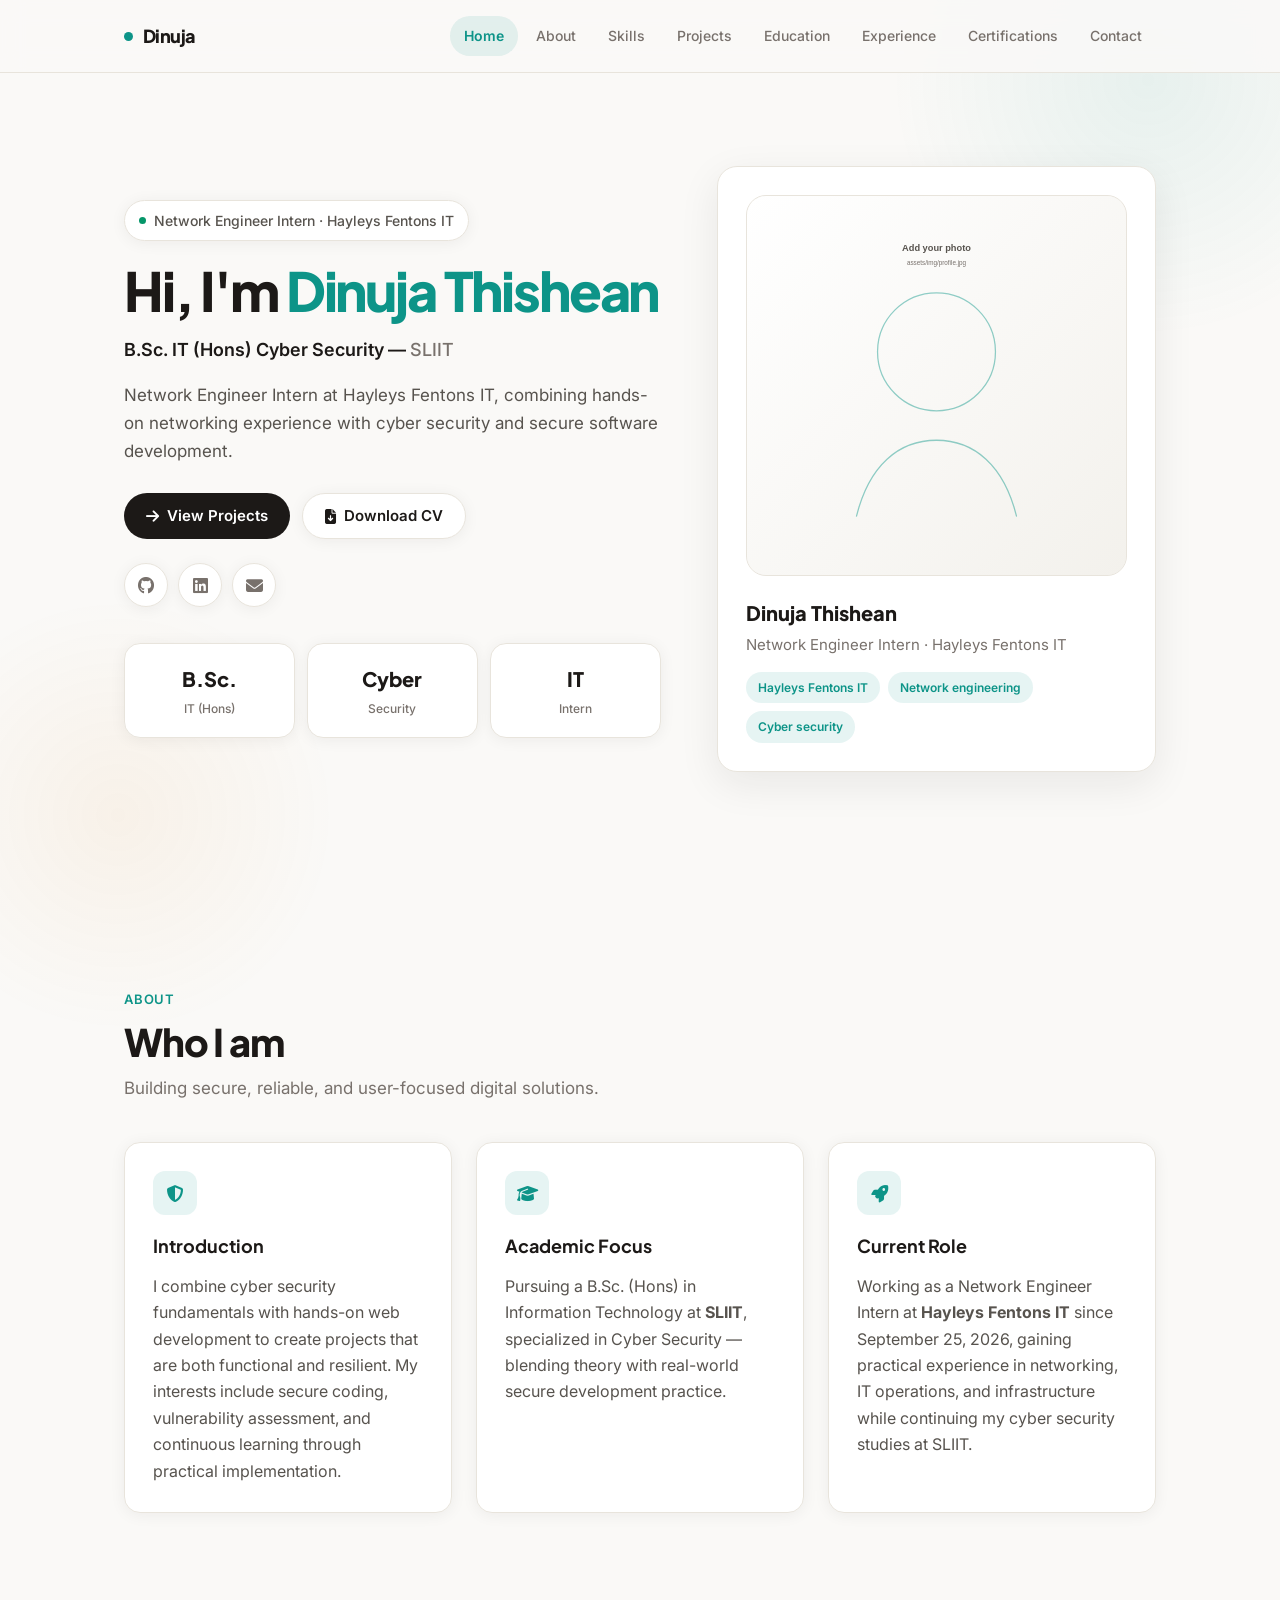
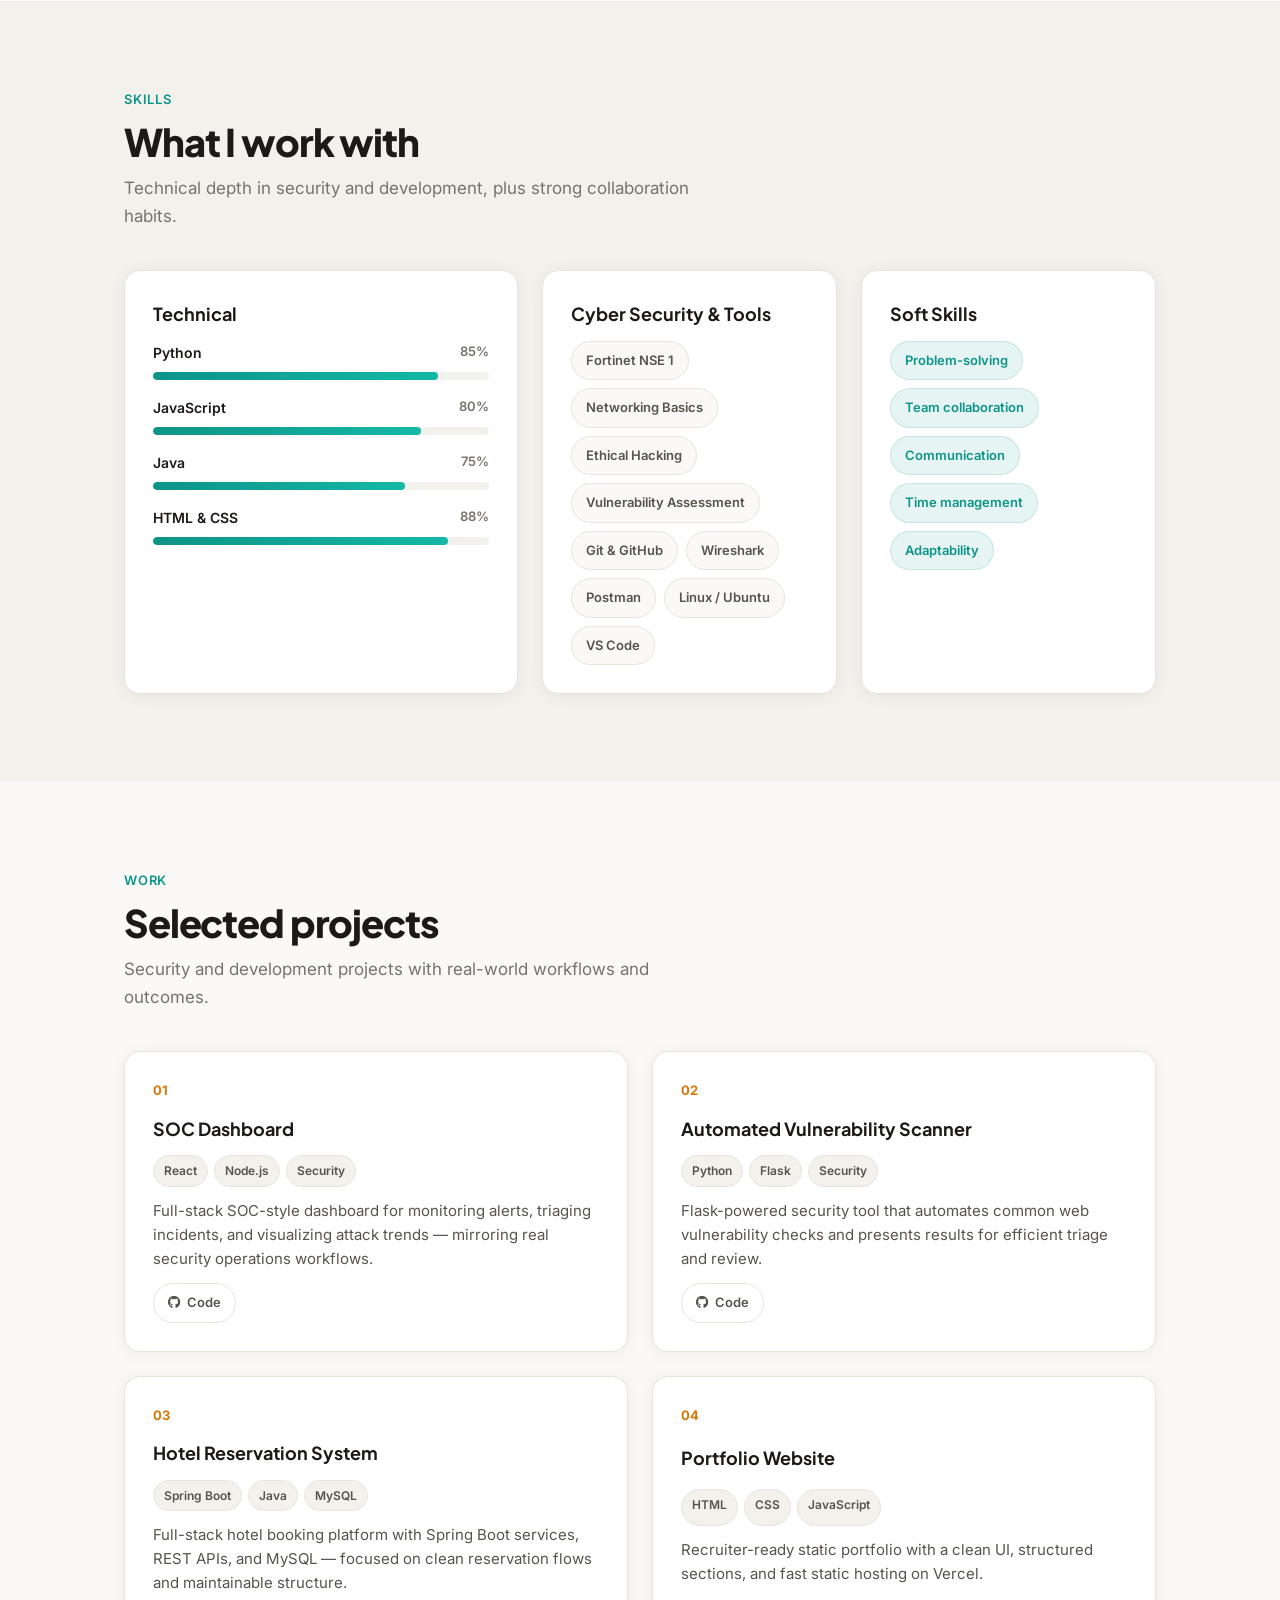
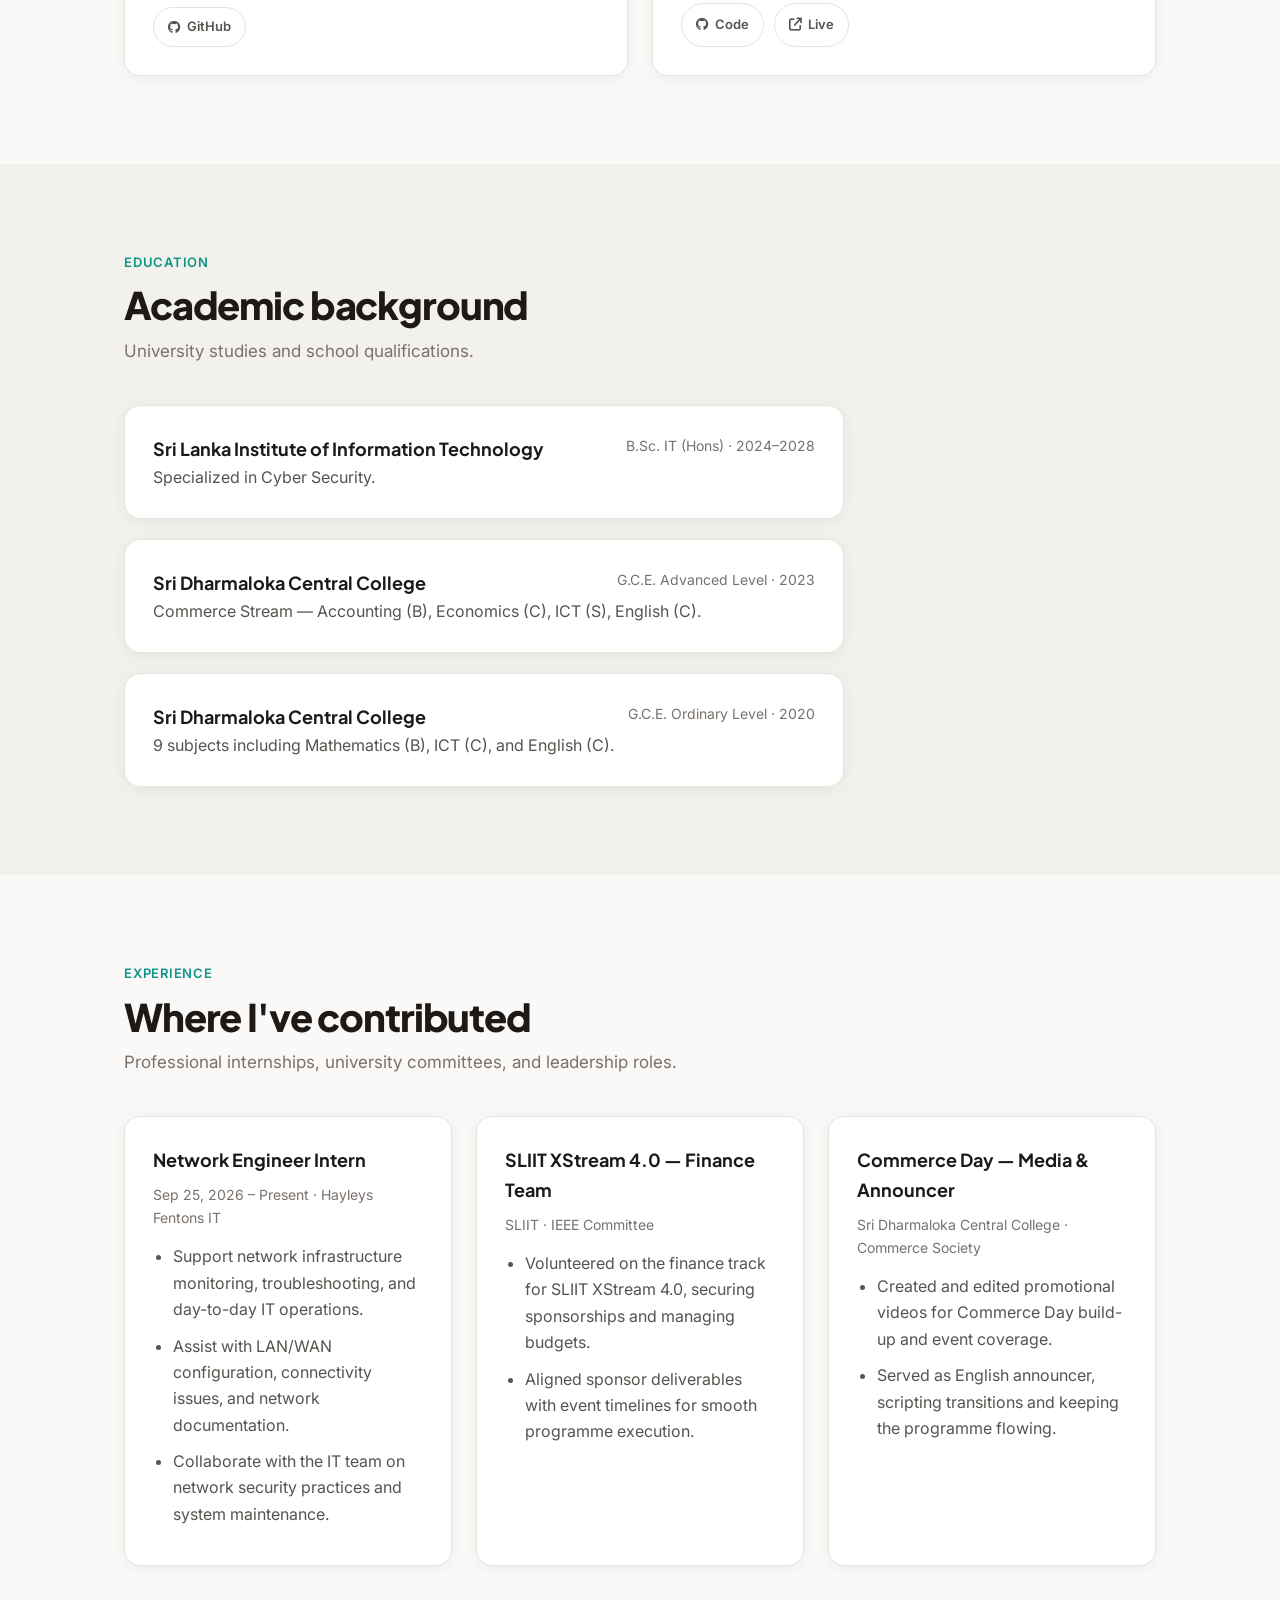
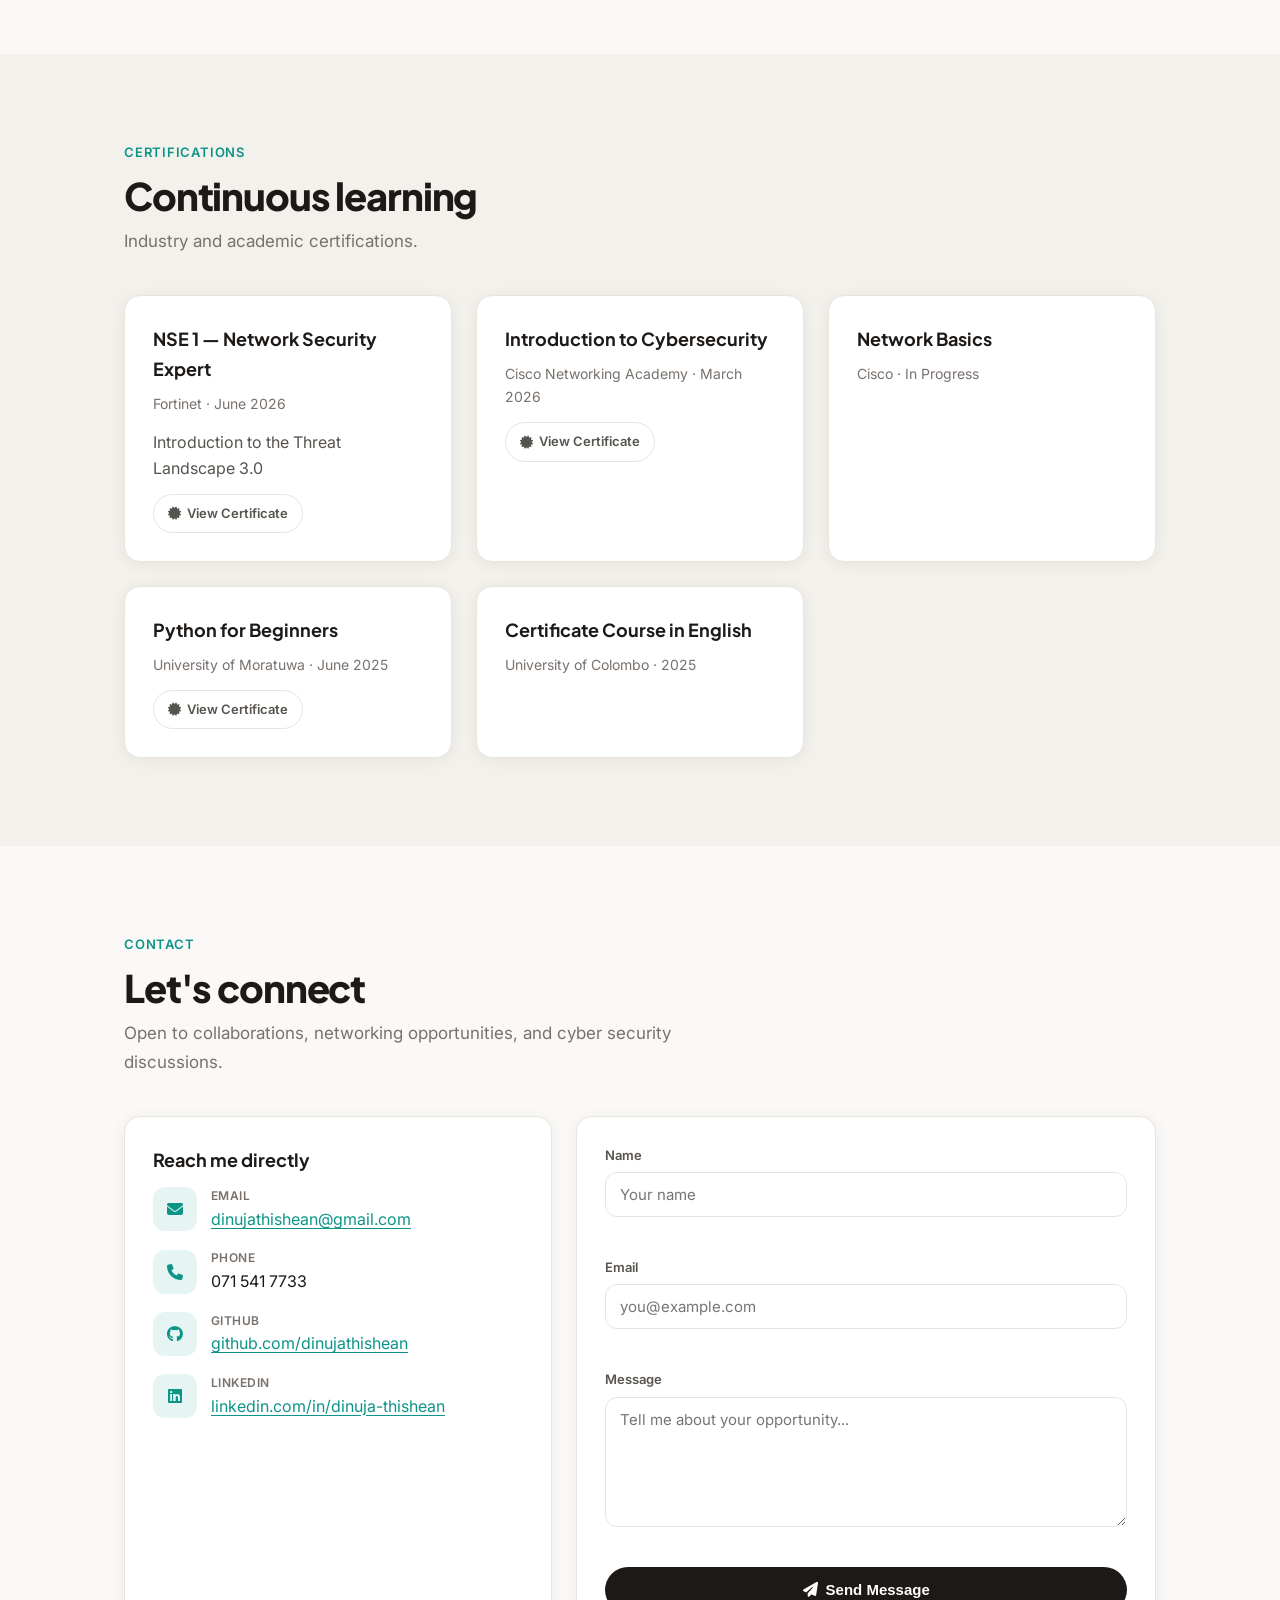
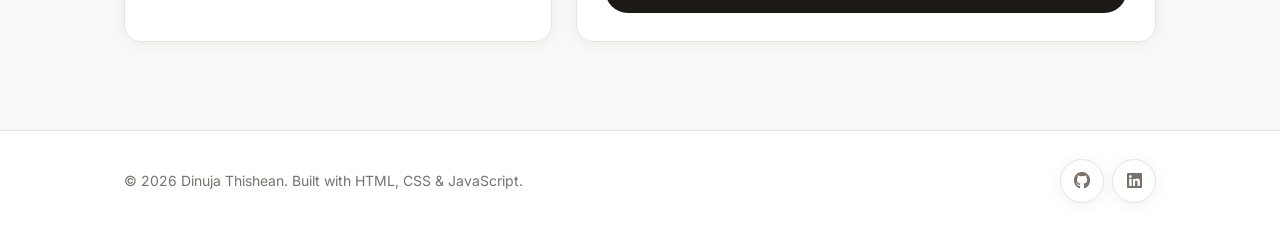
==== index.html @ 3647cb4a "Switch to a warm, light portfolio theme with refined typography. Replace the dark layout with a clea" ====
<!doctype html>
<html lang="en">
  <head>
    <meta charset="UTF-8" />
    <meta name="viewport" content="width=device-width, initial-scale=1.0" />
    <meta name="color-scheme" content="light" />
    <meta name="theme-color" content="#faf9f7" />
    <title>Dinuja Thishean — Cyber Security Portfolio</title>
    <meta
      name="description"
      content="Cyber Security undergraduate portfolio of Dinuja Thishean — secure development, vulnerability analysis, and practical projects."
    />
    <meta name="author" content="Dinuja Thishean" />
    <meta property="og:title" content="Dinuja Thishean | Cyber Security Portfolio" />
    <meta property="og:description" content="Recruiter-ready cyber security portfolio with projects, skills, certifications, and experience." />
    <meta property="og:type" content="website" />
    <meta property="og:url" content="https://dinuja-portfolio.vercel.app" />
    <link rel="icon" href="icon.svg" type="image/svg+xml" />

    <link rel="preconnect" href="https://fonts.googleapis.com" />
    <link rel="preconnect" href="https://fonts.gstatic.com" crossorigin />
    <link
      href="https://fonts.googleapis.com/css2?family=Inter:wght@400;500;600;700&family=Plus+Jakarta+Sans:wght@600;700;800&display=swap"
      rel="stylesheet"
    />

    <link
      rel="stylesheet"
      href="https://cdnjs.cloudflare.com/ajax/libs/font-awesome/6.5.0/css/all.min.css"
      crossorigin="anonymous"
      referrerpolicy="no-referrer"
    />

    <link rel="stylesheet" href="assets/css/style.css" />
  </head>
  <body>
    <a class="skip-link" href="#main">Skip to content</a>

    <header class="header" id="top">
      <nav class="nav container" aria-label="Primary">
        <a class="brand" href="#top" aria-label="Go to top">
          <span class="brand-dot" aria-hidden="true"></span>
          <span class="brand-text">Dinuja</span>
        </a>

        <button class="nav-toggle" id="navToggle" type="button" aria-label="Open menu" aria-expanded="false">
          <span class="nav-toggle-bars" aria-hidden="true"></span>
        </button>

        <div class="nav-links" id="navLinks">
          <a class="nav-link" href="#home">Home</a>
          <a class="nav-link" href="#about">About</a>
          <a class="nav-link" href="#skills">Skills</a>
          <a class="nav-link" href="#projects">Projects</a>
          <a class="nav-link" href="#education">Education</a>
          <a class="nav-link" href="#experience">Experience</a>
          <a class="nav-link" href="#certifications">Certifications</a>
          <a class="nav-link" href="#contact">Contact</a>
        </div>
      </nav>
    </header>

    <main id="main">
      <section class="section hero" id="home" aria-label="Hero">
        <div class="container hero-grid">
          <div class="hero-copy reveal">
            <p class="eyebrow">Network Engineer Intern · Hayleys Fentons IT</p>
            <h1 class="hero-title">
              Hi, I'm <span class="accent">Dinuja Thishean</span>
            </h1>
            <p class="hero-subtitle">
              B.Sc. IT (Hons) Cyber Security — <span class="muted">SLIIT</span>
            </p>
            <p class="hero-tagline">
              Network Engineer Intern at Hayleys Fentons IT, combining hands-on networking experience with cyber security and secure software development.
            </p>

            <div class="hero-cta">
              <a class="btn" href="#projects">
                <i class="fa-solid fa-arrow-right" aria-hidden="true"></i>
                <span>View Projects</span>
              </a>
              <a class="btn btn-secondary" href="Dinuja_Thishean_CV.pdf" download>
                <i class="fa-solid fa-file-arrow-down" aria-hidden="true"></i>
                <span>Download CV</span>
              </a>
            </div>

            <div class="hero-social">
              <a class="icon-link" href="https://github.com/dinujathishean" target="_blank" rel="noopener" aria-label="GitHub">
                <i class="fa-brands fa-github" aria-hidden="true"></i>
              </a>
              <a class="icon-link" href="https://www.linkedin.com/in/dinuja-thishean-b1451427b/" target="_blank" rel="noopener" aria-label="LinkedIn">
                <i class="fa-brands fa-linkedin" aria-hidden="true"></i>
              </a>
              <a class="icon-link" href="mailto:dinujathishean@gmail.com" aria-label="Email">
                <i class="fa-solid fa-envelope" aria-hidden="true"></i>
              </a>
            </div>

            <div class="hero-stats" aria-label="Quick highlights">
              <div class="hero-stat">
                <span class="hero-stat-value">B.Sc.</span>
                <span class="hero-stat-label">IT (Hons)</span>
              </div>
              <div class="hero-stat">
                <span class="hero-stat-value">Cyber</span>
                <span class="hero-stat-label">Security</span>
              </div>
              <div class="hero-stat">
                <span class="hero-stat-value">IT</span>
                <span class="hero-stat-label">Intern</span>
              </div>
            </div>
          </div>

          <div class="hero-card reveal" aria-label="Profile card">
            <div class="profile-card">
              <div class="profile-img-wrap">
                <img
                  class="profile-img"
                  src="assets/img/profile-placeholder.svg"
                  alt="Dinuja Thishean — profile photo"
                  width="320"
                  height="320"
                />
              </div>
              <div class="profile-meta">
                <div class="profile-name">Dinuja Thishean</div>
                <div class="profile-role">Network Engineer Intern · Hayleys Fentons IT</div>
                <div class="profile-badges" aria-label="Highlights">
                  <span class="badge">Hayleys Fentons IT</span>
                  <span class="badge">Network engineering</span>
                  <span class="badge">Cyber security</span>
                </div>
              </div>
            </div>
          </div>
        </div>
      </section>

      <section class="section" id="about" aria-label="About me">
        <div class="container">
          <div class="section-head reveal">
            <p class="section-label">About</p>
            <h2 class="section-title">Who I am</h2>
            <p class="section-subtitle">Building secure, reliable, and user-focused digital solutions.</p>
          </div>

          <div class="about-grid">
            <div class="card reveal">
              <div class="about-icon" aria-hidden="true"><i class="fa-solid fa-shield-halved"></i></div>
              <h3 class="card-title">Introduction</h3>
              <p class="card-text">
                I combine cyber security fundamentals with hands-on web development to create projects that are both
                functional and resilient. My interests include secure coding, vulnerability assessment, and continuous
                learning through practical implementation.
              </p>
            </div>

            <div class="card reveal">
              <div class="about-icon" aria-hidden="true"><i class="fa-solid fa-graduation-cap"></i></div>
              <h3 class="card-title">Academic Focus</h3>
              <p class="card-text">
                Pursuing a B.Sc. (Hons) in Information Technology at <strong>SLIIT</strong>, specialized in Cyber
                Security — blending theory with real-world secure development practice.
              </p>
            </div>

            <div class="card reveal">
              <div class="about-icon" aria-hidden="true"><i class="fa-solid fa-rocket"></i></div>
              <h3 class="card-title">Current Role</h3>
              <p class="card-text">
                Working as a Network Engineer Intern at <strong>Hayleys Fentons IT</strong> since September 25, 2026,
                gaining practical experience in networking, IT operations, and infrastructure while continuing my cyber
                security studies at SLIIT.
              </p>
            </div>
          </div>
        </div>
      </section>

      <section class="section section-alt" id="skills" aria-label="Skills">
        <div class="container">
          <div class="section-head reveal">
            <p class="section-label">Skills</p>
            <h2 class="section-title">What I work with</h2>
            <p class="section-subtitle">Technical depth in security and development, plus strong collaboration habits.</p>
          </div>

          <div class="skills-grid">
            <div class="card reveal">
              <h3 class="card-title">Technical</h3>

              <div class="skill">
                <div class="skill-top">
                  <span>Python</span><span class="skill-level" aria-hidden="true">85%</span>
                </div>
                <div class="skill-bar" role="progressbar" aria-label="Python" aria-valuenow="85" aria-valuemin="0" aria-valuemax="100">
                  <div class="skill-fill" data-level="85"></div>
                </div>
              </div>

              <div class="skill">
                <div class="skill-top"><span>JavaScript</span><span class="skill-level" aria-hidden="true">80%</span></div>
                <div class="skill-bar" role="progressbar" aria-label="JavaScript" aria-valuenow="80" aria-valuemin="0" aria-valuemax="100">
                  <div class="skill-fill" data-level="80"></div>
                </div>
              </div>

              <div class="skill">
                <div class="skill-top"><span>Java</span><span class="skill-level" aria-hidden="true">75%</span></div>
                <div class="skill-bar" role="progressbar" aria-label="Java" aria-valuenow="75" aria-valuemin="0" aria-valuemax="100">
                  <div class="skill-fill" data-level="75"></div>
                </div>
              </div>

              <div class="skill">
                <div class="skill-top"><span>HTML &amp; CSS</span><span class="skill-level" aria-hidden="true">88%</span></div>
                <div class="skill-bar" role="progressbar" aria-label="HTML and CSS" aria-valuenow="88" aria-valuemin="0" aria-valuemax="100">
                  <div class="skill-fill" data-level="88"></div>
                </div>
              </div>
            </div>

            <div class="card reveal">
              <h3 class="card-title">Cyber Security &amp; Tools</h3>
              <div class="pill-grid" aria-label="Security and tools">
                <span class="pill">Fortinet NSE 1</span>
                <span class="pill">Networking Basics</span>
                <span class="pill">Ethical Hacking</span>
                <span class="pill">Vulnerability Assessment</span>
                <span class="pill">Git &amp; GitHub</span>
                <span class="pill">Wireshark</span>
                <span class="pill">Postman</span>
                <span class="pill">Linux / Ubuntu</span>
                <span class="pill">VS Code</span>
              </div>
            </div>

            <div class="card reveal">
              <h3 class="card-title">Soft Skills</h3>
              <div class="pill-grid" aria-label="Soft skills">
                <span class="pill pill-soft">Problem-solving</span>
                <span class="pill pill-soft">Team collaboration</span>
                <span class="pill pill-soft">Communication</span>
                <span class="pill pill-soft">Time management</span>
                <span class="pill pill-soft">Adaptability</span>
              </div>
            </div>
          </div>
        </div>
      </section>

      <section class="section" id="projects" aria-label="Projects">
        <div class="container">
          <div class="section-head reveal">
            <p class="section-label">Work</p>
            <h2 class="section-title">Selected projects</h2>
            <p class="section-subtitle">Security and development projects with real-world workflows and outcomes.</p>
          </div>

          <div class="projects-grid">
            <article class="project card reveal">
              <span class="project-num">01</span>
              <h3 class="project-title">SOC Dashboard</h3>
              <div class="project-tags">
                <span class="tag">React</span>
                <span class="tag">Node.js</span>
                <span class="tag">Security</span>
              </div>
              <p class="project-desc">
                Full-stack SOC-style dashboard for monitoring alerts, triaging incidents, and visualizing attack trends — mirroring real security operations workflows.
              </p>
              <div class="project-links">
                <a class="link" href="https://github.com/dinujathishean/SOC-Dashboard" target="_blank" rel="noopener">
                  <i class="fa-brands fa-github" aria-hidden="true"></i>
                  <span>Code</span>
                </a>
              </div>
            </article>

            <article class="project card reveal">
              <span class="project-num">02</span>
              <h3 class="project-title">Automated Vulnerability Scanner</h3>
              <div class="project-tags">
                <span class="tag">Python</span>
                <span class="tag">Flask</span>
                <span class="tag">Security</span>
              </div>
              <p class="project-desc">
                Flask-powered security tool that automates common web vulnerability checks and presents results for efficient triage and review.
              </p>
              <div class="project-links">
                <a class="link" href="https://github.com/dinujathishean/Automated-Vulnerability-Scanner" target="_blank" rel="noopener">
                  <i class="fa-brands fa-github" aria-hidden="true"></i>
                  <span>Code</span>
                </a>
              </div>
            </article>

            <article class="project card reveal">
              <span class="project-num">03</span>
              <h3 class="project-title">Hotel Reservation System</h3>
              <div class="project-tags">
                <span class="tag">Spring Boot</span>
                <span class="tag">Java</span>
                <span class="tag">MySQL</span>
              </div>
              <p class="project-desc">
                Full-stack hotel booking platform with Spring Boot services, REST APIs, and MySQL — focused on clean reservation flows and maintainable structure.
              </p>
              <div class="project-links">
                <a class="link" href="https://github.com/dinujathishean" target="_blank" rel="noopener">
                  <i class="fa-brands fa-github" aria-hidden="true"></i>
                  <span>GitHub</span>
                </a>
              </div>
            </article>

            <article class="project card reveal">
              <span class="project-num">04</span>
              <h3 class="project-title">Portfolio Website</h3>
              <div class="project-tags">
                <span class="tag">HTML</span>
                <span class="tag">CSS</span>
                <span class="tag">JavaScript</span>
              </div>
              <p class="project-desc">
                Recruiter-ready static portfolio with a clean UI, structured sections, and fast static hosting on Vercel.
              </p>
              <div class="project-links">
                <a class="link" href="https://github.com/dinujathishean/Portfolio" target="_blank" rel="noopener">
                  <i class="fa-brands fa-github" aria-hidden="true"></i>
                  <span>Code</span>
                </a>
                <a class="link" href="https://dinuja-portfolio.vercel.app" target="_blank" rel="noopener">
                  <i class="fa-solid fa-arrow-up-right-from-square" aria-hidden="true"></i>
                  <span>Live</span>
                </a>
              </div>
            </article>
          </div>
        </div>
      </section>

      <section class="section section-alt" id="education" aria-label="Education">
        <div class="container">
          <div class="section-head reveal">
            <p class="section-label">Education</p>
            <h2 class="section-title">Academic background</h2>
            <p class="section-subtitle">University studies and school qualifications.</p>
          </div>

          <div class="timeline">
            <div class="timeline-item card reveal">
              <div class="timeline-top">
                <h3 class="timeline-title">Sri Lanka Institute of Information Technology</h3>
                <span class="timeline-meta">B.Sc. IT (Hons) · 2024–2028</span>
              </div>
              <p class="card-text">Specialized in Cyber Security.</p>
            </div>

            <div class="timeline-item card reveal">
              <div class="timeline-top">
                <h3 class="timeline-title">Sri Dharmaloka Central College</h3>
                <span class="timeline-meta">G.C.E. Advanced Level · 2023</span>
              </div>
              <p class="card-text">Commerce Stream — Accounting (B), Economics (C), ICT (S), English (C).</p>
            </div>

            <div class="timeline-item card reveal">
              <div class="timeline-top">
                <h3 class="timeline-title">Sri Dharmaloka Central College</h3>
                <span class="timeline-meta">G.C.E. Ordinary Level · 2020</span>
              </div>
              <p class="card-text">9 subjects including Mathematics (B), ICT (C), and English (C).</p>
            </div>
          </div>
        </div>
      </section>

      <section class="section" id="experience" aria-label="Experience">
        <div class="container">
          <div class="section-head reveal">
            <p class="section-label">Experience</p>
            <h2 class="section-title">Where I've contributed</h2>
            <p class="section-subtitle">Professional internships, university committees, and leadership roles.</p>
          </div>

          <div class="experience-grid">
            <div class="card reveal">
              <h3 class="card-title">Network Engineer Intern</h3>
              <p class="card-meta">Sep 25, 2026 – Present · Hayleys Fentons IT</p>
              <ul class="list">
                <li>Support network infrastructure monitoring, troubleshooting, and day-to-day IT operations.</li>
                <li>Assist with LAN/WAN configuration, connectivity issues, and network documentation.</li>
                <li>Collaborate with the IT team on network security practices and system maintenance.</li>
              </ul>
            </div>

            <div class="card reveal">
              <h3 class="card-title">SLIIT XStream 4.0 — Finance Team</h3>
              <p class="card-meta">SLIIT · IEEE Committee</p>
              <ul class="list">
                <li>Volunteered on the finance track for SLIIT XStream 4.0, securing sponsorships and managing budgets.</li>
                <li>Aligned sponsor deliverables with event timelines for smooth programme execution.</li>
              </ul>
            </div>

            <div class="card reveal">
              <h3 class="card-title">Commerce Day — Media &amp; Announcer</h3>
              <p class="card-meta">Sri Dharmaloka Central College · Commerce Society</p>
              <ul class="list">
                <li>Created and edited promotional videos for Commerce Day build-up and event coverage.</li>
                <li>Served as English announcer, scripting transitions and keeping the programme flowing.</li>
              </ul>
            </div>
          </div>
        </div>
      </section>

      <section class="section section-alt" id="certifications" aria-label="Certifications">
        <div class="container">
          <div class="section-head reveal">
            <p class="section-label">Certifications</p>
            <h2 class="section-title">Continuous learning</h2>
            <p class="section-subtitle">Industry and academic certifications.</p>
          </div>

          <div class="about-grid">
            <div class="card reveal">
              <h3 class="card-title">NSE 1 — Network Security Expert</h3>
              <p class="card-meta">Fortinet · June 2026</p>
              <p class="card-text">Introduction to the Threat Landscape 3.0</p>
              <div class="project-links" style="margin-top: 12px">
                <a class="link" href="assets/certificates/NSE-1-certificate.pdf" target="_blank" rel="noopener">
                  <i class="fa-solid fa-certificate" aria-hidden="true"></i>
                  <span>View Certificate</span>
                </a>
              </div>
            </div>
            <div class="card reveal">
              <h3 class="card-title">Introduction to Cybersecurity</h3>
              <p class="card-meta">Cisco Networking Academy · March 2026</p>
              <div class="project-links" style="margin-top: 12px">
                <a class="link" href="assets/certificates/Introduction-to-Cybersecurity-certificate.pdf" target="_blank" rel="noopener">
                  <i class="fa-solid fa-certificate" aria-hidden="true"></i>
                  <span>View Certificate</span>
                </a>
              </div>
            </div>
            <div class="card reveal">
              <h3 class="card-title">Network Basics</h3>
              <p class="card-meta">Cisco · In Progress</p>
            </div>
            <div class="card reveal">
              <h3 class="card-title">Python for Beginners</h3>
              <p class="card-meta">University of Moratuwa · June 2025</p>
              <div class="project-links" style="margin-top: 12px">
                <a class="link" href="assets/certificates/Python-for-Beginners-certificate.pdf" target="_blank" rel="noopener">
                  <i class="fa-solid fa-certificate" aria-hidden="true"></i>
                  <span>View Certificate</span>
                </a>
              </div>
            </div>
            <div class="card reveal">
              <h3 class="card-title">Certificate Course in English</h3>
              <p class="card-meta">University of Colombo · 2025</p>
            </div>
          </div>
        </div>
      </section>

      <section class="section" id="contact" aria-label="Contact">
        <div class="container">
          <div class="section-head reveal">
            <p class="section-label">Contact</p>
            <h2 class="section-title">Let's connect</h2>
            <p class="section-subtitle">Open to collaborations, networking opportunities, and cyber security discussions.</p>
          </div>

          <div class="contact-grid">
            <div class="card reveal">
              <h3 class="card-title">Reach me directly</h3>
              <div class="contact-info">
                <div class="contact-item">
                  <div class="contact-icon" aria-hidden="true"><i class="fa-solid fa-envelope"></i></div>
                  <div>
                    <div class="contact-item-label">Email</div>
                    <div class="contact-item-value">
                      <a href="mailto:dinujathishean@gmail.com">dinujathishean@gmail.com</a>
                    </div>
                  </div>
                </div>
                <div class="contact-item">
                  <div class="contact-icon" aria-hidden="true"><i class="fa-solid fa-phone"></i></div>
                  <div>
                    <div class="contact-item-label">Phone</div>
                    <div class="contact-item-value">071 541 7733</div>
                  </div>
                </div>
                <div class="contact-item">
                  <div class="contact-icon" aria-hidden="true"><i class="fa-brands fa-github"></i></div>
                  <div>
                    <div class="contact-item-label">GitHub</div>
                    <div class="contact-item-value">
                      <a href="https://github.com/dinujathishean" target="_blank" rel="noopener">github.com/dinujathishean</a>
                    </div>
                  </div>
                </div>
                <div class="contact-item">
                  <div class="contact-icon" aria-hidden="true"><i class="fa-brands fa-linkedin"></i></div>
                  <div>
                    <div class="contact-item-label">LinkedIn</div>
                    <div class="contact-item-value">
                      <a href="https://www.linkedin.com/in/dinuja-thishean-b1451427b/" target="_blank" rel="noopener">linkedin.com/in/dinuja-thishean</a>
                    </div>
                  </div>
                </div>
              </div>
            </div>

            <div class="card reveal">
              <form class="contact-form" id="contactForm" novalidate>
                <div class="field">
                  <label class="label" for="contactName">Name</label>
                  <input class="input" id="contactName" name="name" type="text" placeholder="Your name" required />
                  <p class="error" id="errName" aria-live="polite"></p>
                </div>

                <div class="field">
                  <label class="label" for="contactEmail">Email</label>
                  <input
                    class="input"
                    id="contactEmail"
                    name="email"
                    type="email"
                    placeholder="you@example.com"
                    required
                  />
                  <p class="error" id="errEmail" aria-live="polite"></p>
                </div>

                <div class="field">
                  <label class="label" for="contactMessage">Message</label>
                  <textarea
                    class="textarea"
                    id="contactMessage"
                    name="message"
                    rows="5"
                    placeholder="Tell me about your opportunity..."
                    required
                  ></textarea>
                  <p class="error" id="errMessage" aria-live="polite"></p>
                </div>

                <button class="btn" type="submit">
                  <i class="fa-solid fa-paper-plane" aria-hidden="true"></i>
                  <span>Send Message</span>
                </button>

                <p class="form-success" id="formSuccess" hidden>
                  Message looks good! Connect a backend service to actually deliver it.
                </p>
              </form>
            </div>
          </div>
        </div>
      </section>
    </main>

    <footer class="footer">
      <div class="container footer-inner">
        <p class="footer-text">© <span id="year"></span> Dinuja Thishean. Built with HTML, CSS &amp; JavaScript.</p>
        <div class="footer-icons" aria-label="Social links">
          <a class="icon-link" href="https://github.com/dinujathishean" target="_blank" rel="noopener" aria-label="GitHub">
            <i class="fa-brands fa-github" aria-hidden="true"></i>
          </a>
          <a class="icon-link" href="https://www.linkedin.com/in/dinuja-thishean-b1451427b/" target="_blank" rel="noopener" aria-label="LinkedIn">
            <i class="fa-brands fa-linkedin" aria-hidden="true"></i>
          </a>
        </div>
      </div>
    </footer>

    <button class="to-top" id="toTop" type="button" aria-label="Back to top">
      <i class="fa-solid fa-arrow-up" aria-hidden="true"></i>
    </button>

    <script src="assets/js/main.js"></script>
  </body>
</html>
---- assets/css/style.css ----
:root {
  --bg: #faf9f7;
  --bg-alt: #f3f1ec;
  --surface: #ffffff;
  --surface-hover: #f8f7f4;
  --border: #e8e4dc;
  --border-light: #d9d4cb;
  --text: #1c1917;
  --text-secondary: #57534e;
  --text-muted: #78716c;
  --accent: #0d9488;
  --accent-hover: #0f766e;
  --accent-soft: rgba(13, 148, 136, 0.1);
  --accent-warm: #d97706;
  --success: #059669;
  --error: #dc2626;
  --shadow: 0 2px 16px rgba(28, 25, 23, 0.06);
  --shadow-lg: 0 12px 40px rgba(28, 25, 23, 0.08);
  --ring: 0 0 0 3px rgba(13, 148, 136, 0.2);
  --radius: 16px;
  --radius-sm: 12px;
  --radius-lg: 20px;
  --container: 1080px;
  --header-h: 72px;
  --font-display: "Plus Jakarta Sans", "Inter", sans-serif;
}

*,
*::before,
*::after {
  box-sizing: border-box;
}

html {
  scroll-behavior: smooth;
}

body {
  margin: 0;
  font-family: "Inter", ui-sans-serif, system-ui, sans-serif;
  color: var(--text);
  background: var(--bg);
  line-height: 1.65;
  -webkit-font-smoothing: antialiased;
}

body::before {
  content: "";
  position: fixed;
  top: -20%;
  right: -10%;
  width: 520px;
  height: 520px;
  background: radial-gradient(circle, rgba(13, 148, 136, 0.08), transparent 70%);
  pointer-events: none;
  z-index: 0;
}

body::after {
  content: "";
  position: fixed;
  bottom: -15%;
  left: -8%;
  width: 440px;
  height: 440px;
  background: radial-gradient(circle, rgba(217, 119, 6, 0.06), transparent 70%);
  pointer-events: none;
  z-index: 0;
}

img {
  max-width: 100%;
  display: block;
}

a {
  color: inherit;
  text-decoration: none;
}

.container {
  max-width: var(--container);
  margin: 0 auto;
  padding: 0 24px;
  position: relative;
  z-index: 1;
}

.skip-link {
  position: absolute;
  left: -9999px;
  top: 12px;
  background: var(--surface);
  border: 1px solid var(--border);
  border-radius: 999px;
  padding: 10px 16px;
  font-weight: 600;
  font-size: 14px;
  z-index: 9999;
}

.skip-link:focus {
  left: 16px;
  box-shadow: var(--ring);
  outline: none;
}

/* Header */
.header {
  position: sticky;
  top: 0;
  z-index: 50;
  background: rgba(250, 249, 247, 0.88);
  backdrop-filter: blur(12px);
  border-bottom: 1px solid var(--border);
}

.nav {
  display: flex;
  align-items: center;
  justify-content: space-between;
  gap: 16px;
  height: var(--header-h);
}

.brand {
  display: inline-flex;
  align-items: center;
  gap: 10px;
  font-family: var(--font-display);
  font-weight: 800;
  font-size: 18px;
  letter-spacing: -0.03em;
  color: var(--text);
}

.brand-dot {
  width: 9px;
  height: 9px;
  border-radius: 999px;
  background: var(--accent);
}

.nav-toggle {
  display: inline-flex;
  align-items: center;
  justify-content: center;
  width: 44px;
  height: 44px;
  border-radius: var(--radius-sm);
  border: 1px solid var(--border);
  background: var(--surface);
  cursor: pointer;
}

.nav-toggle-bars {
  width: 18px;
  height: 2px;
  background: var(--text);
  position: relative;
  border-radius: 99px;
}

.nav-toggle-bars::before,
.nav-toggle-bars::after {
  content: "";
  position: absolute;
  left: 0;
  width: 18px;
  height: 2px;
  background: var(--text);
  border-radius: 99px;
  transition: transform 200ms ease, top 200ms ease;
}

.nav-toggle-bars::before { top: -6px; }
.nav-toggle-bars::after { top: 6px; }

.nav-toggle[aria-expanded="true"] .nav-toggle-bars { background: transparent; }
.nav-toggle[aria-expanded="true"] .nav-toggle-bars::before { top: 0; transform: rotate(45deg); }
.nav-toggle[aria-expanded="true"] .nav-toggle-bars::after { top: 0; transform: rotate(-45deg); }

.nav-links {
  display: none;
  align-items: center;
  gap: 4px;
}

.nav-link {
  font-size: 14px;
  font-weight: 500;
  color: var(--text-muted);
  padding: 8px 14px;
  border-radius: 999px;
  transition: color 150ms ease, background 150ms ease;
}

.nav-link:hover {
  color: var(--text);
  background: var(--bg-alt);
}

.nav-link.active {
  color: var(--accent);
  background: var(--accent-soft);
  font-weight: 600;
}

@media (min-width: 900px) {
  .nav-toggle { display: none; }
  .nav-links { display: inline-flex; }
}

.nav-links.is-open {
  display: grid;
  position: absolute;
  left: 24px;
  right: 24px;
  top: calc(var(--header-h) + 6px);
  gap: 4px;
  padding: 10px;
  border-radius: var(--radius);
  background: var(--surface);
  border: 1px solid var(--border);
  box-shadow: var(--shadow-lg);
}

/* Sections */
.section {
  padding: 88px 0;
  position: relative;
  z-index: 1;
}

.section-alt {
  background: var(--bg-alt);
}

.section-head {
  display: grid;
  gap: 10px;
  margin-bottom: 40px;
}

.section-label {
  margin: 0;
  font-size: 13px;
  font-weight: 600;
  letter-spacing: 0.06em;
  text-transform: uppercase;
  color: var(--accent);
}

.section-title {
  font-family: var(--font-display);
  font-size: clamp(28px, 3vw, 38px);
  font-weight: 800;
  letter-spacing: -0.03em;
  margin: 0;
  line-height: 1.15;
  color: var(--text);
}

.section-subtitle {
  margin: 0;
  color: var(--text-muted);
  max-width: 54ch;
  font-size: 17px;
}

/* Hero */
.hero {
  padding-top: 52px;
  min-height: calc(100vh - var(--header-h));
  display: grid;
  align-items: center;
}

.hero-grid {
  display: grid;
  gap: 48px;
}

@media (min-width: 900px) {
  .hero-grid {
    grid-template-columns: 1.1fr 0.9fr;
    align-items: center;
    gap: 56px;
  }
}

.eyebrow {
  margin: 0 0 20px;
  display: inline-flex;
  align-items: center;
  gap: 8px;
  font-size: 14px;
  font-weight: 500;
  color: var(--text-secondary);
  background: var(--surface);
  border: 1px solid var(--border);
  border-radius: 999px;
  padding: 8px 14px;
  box-shadow: var(--shadow);
}

.eyebrow::before {
  content: "";
  width: 7px;
  height: 7px;
  border-radius: 999px;
  background: var(--success);
}

.hero-title {
  font-family: var(--font-display);
  margin: 0 0 16px;
  font-size: clamp(36px, 5.5vw, 54px);
  font-weight: 800;
  letter-spacing: -0.04em;
  line-height: 1.08;
}

.accent {
  color: var(--accent);
}

.hero-subtitle {
  margin: 0 0 16px;
  font-weight: 600;
  font-size: 18px;
}

.muted {
  color: var(--text-muted);
  font-weight: 500;
}

.hero-tagline {
  margin: 0 0 28px;
  color: var(--text-secondary);
  max-width: 50ch;
  font-size: 17px;
}

.hero-cta {
  display: flex;
  flex-wrap: wrap;
  gap: 12px;
  margin-bottom: 24px;
}

.btn {
  height: 46px;
  display: inline-flex;
  align-items: center;
  justify-content: center;
  gap: 8px;
  padding: 0 22px;
  border-radius: 999px;
  border: none;
  background: var(--text);
  color: #fff;
  font-size: 15px;
  font-weight: 600;
  cursor: pointer;
  transition: background 150ms ease, transform 150ms ease, box-shadow 150ms ease;
}

.btn:hover {
  background: var(--accent);
  transform: translateY(-1px);
  box-shadow: 0 6px 20px rgba(13, 148, 136, 0.25);
}

.btn-secondary {
  background: var(--surface);
  color: var(--text);
  border: 1px solid var(--border);
  box-shadow: var(--shadow);
}

.btn-secondary:hover {
  background: var(--surface-hover);
  border-color: var(--border-light);
  box-shadow: var(--shadow);
}

.hero-social {
  display: inline-flex;
  gap: 10px;
}

.icon-link {
  width: 44px;
  height: 44px;
  border-radius: 999px;
  display: inline-flex;
  align-items: center;
  justify-content: center;
  border: 1px solid var(--border);
  background: var(--surface);
  color: var(--text-muted);
  font-size: 17px;
  box-shadow: var(--shadow);
  transition: color 150ms ease, border-color 150ms ease, transform 150ms ease;
}

.icon-link:hover {
  color: var(--accent);
  border-color: var(--accent);
  transform: translateY(-2px);
}

.hero-stats {
  display: grid;
  grid-template-columns: repeat(3, 1fr);
  gap: 12px;
  margin-top: 36px;
}

.hero-stat {
  background: var(--surface);
  border: 1px solid var(--border);
  border-radius: var(--radius);
  padding: 18px 14px;
  text-align: center;
  box-shadow: var(--shadow);
}

.hero-stat-value {
  display: block;
  font-family: var(--font-display);
  font-size: 20px;
  font-weight: 800;
  color: var(--text);
}

.hero-stat-label {
  display: block;
  margin-top: 4px;
  font-size: 12px;
  font-weight: 500;
  color: var(--text-muted);
}

@media (max-width: 480px) {
  .hero-stats { grid-template-columns: 1fr; }
}

/* Profile */
.profile-card {
  background: var(--surface);
  border: 1px solid var(--border);
  border-radius: var(--radius-lg);
  box-shadow: var(--shadow-lg);
  padding: 28px;
  display: grid;
  gap: 20px;
}

.profile-img-wrap {
  border-radius: var(--radius-lg);
  overflow: hidden;
  aspect-ratio: 1 / 1;
  background: var(--bg-alt);
  border: 1px solid var(--border);
}

.profile-img {
  width: 100%;
  height: 100%;
  object-fit: cover;
}

.profile-name {
  font-family: var(--font-display);
  font-weight: 800;
  font-size: 20px;
}

.profile-role {
  color: var(--text-muted);
  font-size: 15px;
  margin-top: 4px;
}

.profile-badges {
  display: flex;
  flex-wrap: wrap;
  gap: 8px;
  margin-top: 14px;
}

.badge {
  border-radius: 999px;
  padding: 6px 12px;
  background: var(--accent-soft);
  color: var(--accent);
  font-size: 12px;
  font-weight: 600;
}

/* Cards */
.card {
  background: var(--surface);
  border: 1px solid var(--border);
  border-radius: var(--radius);
  padding: 28px;
  box-shadow: var(--shadow);
  transition: transform 200ms ease, box-shadow 200ms ease;
}

.card:hover {
  transform: translateY(-3px);
  box-shadow: var(--shadow-lg);
}

.card-title {
  font-family: var(--font-display);
  margin: 0 0 12px;
  font-size: 18px;
  font-weight: 700;
}

.card-text {
  margin: 0;
  color: var(--text-secondary);
  line-height: 1.65;
}

.card-meta {
  margin: -4px 0 14px;
  color: var(--text-muted);
  font-size: 14px;
}

.about-grid {
  display: grid;
  gap: 20px;
}

@media (min-width: 900px) {
  .about-grid { grid-template-columns: repeat(3, 1fr); gap: 24px; }
}

.about-icon {
  width: 44px;
  height: 44px;
  border-radius: var(--radius-sm);
  background: var(--accent-soft);
  color: var(--accent);
  display: grid;
  place-items: center;
  font-size: 17px;
  margin-bottom: 16px;
}

/* Skills */
.skills-grid {
  display: grid;
  gap: 20px;
}

@media (min-width: 900px) {
  .skills-grid { grid-template-columns: 1.2fr 0.9fr 0.9fr; gap: 24px; }
}

.skill {
  display: grid;
  gap: 8px;
  margin-bottom: 16px;
}

.skill:last-child { margin-bottom: 0; }

.skill-top {
  display: flex;
  justify-content: space-between;
  font-weight: 600;
  font-size: 14px;
}

.skill-level { color: var(--text-muted); font-size: 13px; }

.skill-bar {
  height: 8px;
  border-radius: 999px;
  background: var(--bg-alt);
  overflow: hidden;
}

.skill-fill {
  height: 100%;
  width: 0%;
  border-radius: 999px;
  background: linear-gradient(90deg, var(--accent), #14b8a6);
  transition: width 900ms cubic-bezier(0.2, 0.9, 0.2, 1);
}

.pill-grid {
  display: flex;
  flex-wrap: wrap;
  gap: 8px;
}

.pill {
  padding: 8px 14px;
  border-radius: 999px;
  border: 1px solid var(--border);
  background: var(--bg);
  color: var(--text-secondary);
  font-size: 13px;
  font-weight: 600;
}

.pill-soft {
  background: var(--accent-soft);
  border-color: rgba(13, 148, 136, 0.15);
  color: var(--accent);
}

/* Projects */
.projects-grid {
  display: grid;
  gap: 20px;
}

@media (min-width: 700px) {
  .projects-grid { grid-template-columns: repeat(2, 1fr); gap: 24px; }
}

.project {
  display: grid;
  gap: 12px;
}

.project-num {
  font-size: 13px;
  font-weight: 700;
  color: var(--accent-warm);
}

.project-title {
  font-family: var(--font-display);
  margin: 0;
  font-size: 18px;
  font-weight: 700;
}

.project-tags {
  display: flex;
  flex-wrap: wrap;
  gap: 6px;
}

.tag {
  font-size: 12px;
  font-weight: 600;
  color: var(--text-secondary);
  background: var(--bg-alt);
  border: 1px solid var(--border);
  padding: 5px 10px;
  border-radius: 999px;
}

.project-desc {
  margin: 0;
  color: var(--text-secondary);
  font-size: 15px;
  line-height: 1.6;
}

.project-links {
  display: flex;
  flex-wrap: wrap;
  gap: 10px;
}

.link {
  display: inline-flex;
  align-items: center;
  gap: 6px;
  padding: 8px 14px;
  border-radius: 999px;
  border: 1px solid var(--border);
  background: var(--surface);
  color: var(--text-secondary);
  font-weight: 600;
  font-size: 13px;
  transition: color 150ms ease, border-color 150ms ease;
}

.link:hover {
  color: var(--accent);
  border-color: var(--accent);
}

/* Timeline */
.timeline {
  display: grid;
  gap: 20px;
  max-width: 720px;
}

.timeline-top {
  display: flex;
  flex-wrap: wrap;
  justify-content: space-between;
  gap: 10px;
}

.timeline-title {
  font-family: var(--font-display);
  margin: 0;
  font-size: 18px;
  font-weight: 700;
}

.timeline-meta {
  color: var(--text-muted);
  font-size: 14px;
}

/* Experience */
.experience-grid {
  display: grid;
  gap: 20px;
}

@media (min-width: 900px) {
  .experience-grid { grid-template-columns: repeat(3, 1fr); gap: 24px; }
}

.list {
  margin: 0;
  padding-left: 20px;
  color: var(--text-secondary);
}

.list li { margin: 10px 0; }

/* Contact */
.contact-grid {
  display: grid;
  gap: 20px;
}

@media (min-width: 900px) {
  .contact-grid { grid-template-columns: 0.85fr 1.15fr; gap: 24px; }
}

.contact-info { display: grid; gap: 16px; }

.contact-item {
  display: flex;
  align-items: center;
  gap: 14px;
}

.contact-icon {
  width: 44px;
  height: 44px;
  border-radius: var(--radius-sm);
  background: var(--accent-soft);
  color: var(--accent);
  display: grid;
  place-items: center;
  flex-shrink: 0;
}

.contact-item-label {
  font-size: 12px;
  font-weight: 600;
  text-transform: uppercase;
  letter-spacing: 0.04em;
  color: var(--text-muted);
}

.contact-item-value a {
  color: var(--accent);
  text-decoration: underline;
  text-underline-offset: 3px;
}

.contact-form { display: grid; gap: 16px; }
.field { display: grid; gap: 6px; }

.label {
  font-size: 13px;
  color: var(--text-secondary);
  font-weight: 600;
}

.input,
.textarea {
  width: 100%;
  border-radius: var(--radius-sm);
  border: 1px solid var(--border);
  background: var(--surface);
  color: var(--text);
  padding: 12px 14px;
  font-size: 15px;
  font-family: inherit;
  outline: none;
  transition: box-shadow 150ms ease, border-color 150ms ease;
}

.textarea {
  resize: vertical;
  min-height: 130px;
}

.input:focus,
.textarea:focus {
  box-shadow: var(--ring);
  border-color: var(--accent);
}

.error {
  margin: 0;
  color: var(--error);
  font-size: 13px;
  min-height: 18px;
}

.form-success {
  margin: 0;
  padding: 12px 16px;
  border-radius: var(--radius-sm);
  background: rgba(5, 150, 105, 0.08);
  border: 1px solid rgba(5, 150, 105, 0.2);
  color: var(--success);
  font-weight: 600;
  font-size: 14px;
}

/* Footer */
.footer {
  border-top: 1px solid var(--border);
  background: var(--surface);
  padding: 28px 0;
  position: relative;
  z-index: 1;
}

.footer-inner {
  display: flex;
  align-items: center;
  justify-content: space-between;
  gap: 16px;
  flex-wrap: wrap;
}

.footer-text {
  margin: 0;
  color: var(--text-muted);
  font-size: 14px;
}

.footer-icons { display: inline-flex; gap: 8px; }

/* Back to top */
.to-top {
  position: fixed;
  right: 20px;
  bottom: 20px;
  width: 46px;
  height: 46px;
  border-radius: 999px;
  border: 1px solid var(--border);
  background: var(--surface);
  box-shadow: var(--shadow-lg);
  color: var(--text-muted);
  cursor: pointer;
  display: grid;
  place-items: center;
  opacity: 0;
  pointer-events: none;
  transform: translateY(8px);
  transition: opacity 200ms ease, transform 200ms ease, color 150ms ease;
  z-index: 55;
}

.to-top:hover { color: var(--accent); }

.to-top.is-visible {
  opacity: 1;
  pointer-events: auto;
  transform: translateY(0);
}

/* Reveal */
.reveal {
  opacity: 0;
  transform: translateY(14px);
  transition: opacity 450ms ease, transform 450ms ease;
}

.reveal.is-visible {
  opacity: 1;
  transform: translateY(0);
}

.btn:focus-visible,
.nav-toggle:focus-visible,
.nav-link:focus-visible,
.icon-link:focus-visible,
.link:focus-visible,
.to-top:focus-visible,
.input:focus-visible,
.textarea:focus-visible {
  outline: none;
  box-shadow: var(--ring);
}

@media (prefers-reduced-motion: reduce) {
  html { scroll-behavior: auto; }
  .reveal, .skill-fill, .btn, .icon-link, .link, .to-top,
  .nav-toggle-bars, .nav-toggle-bars::before, .nav-toggle-bars::after {
    transition: none;
  }
}
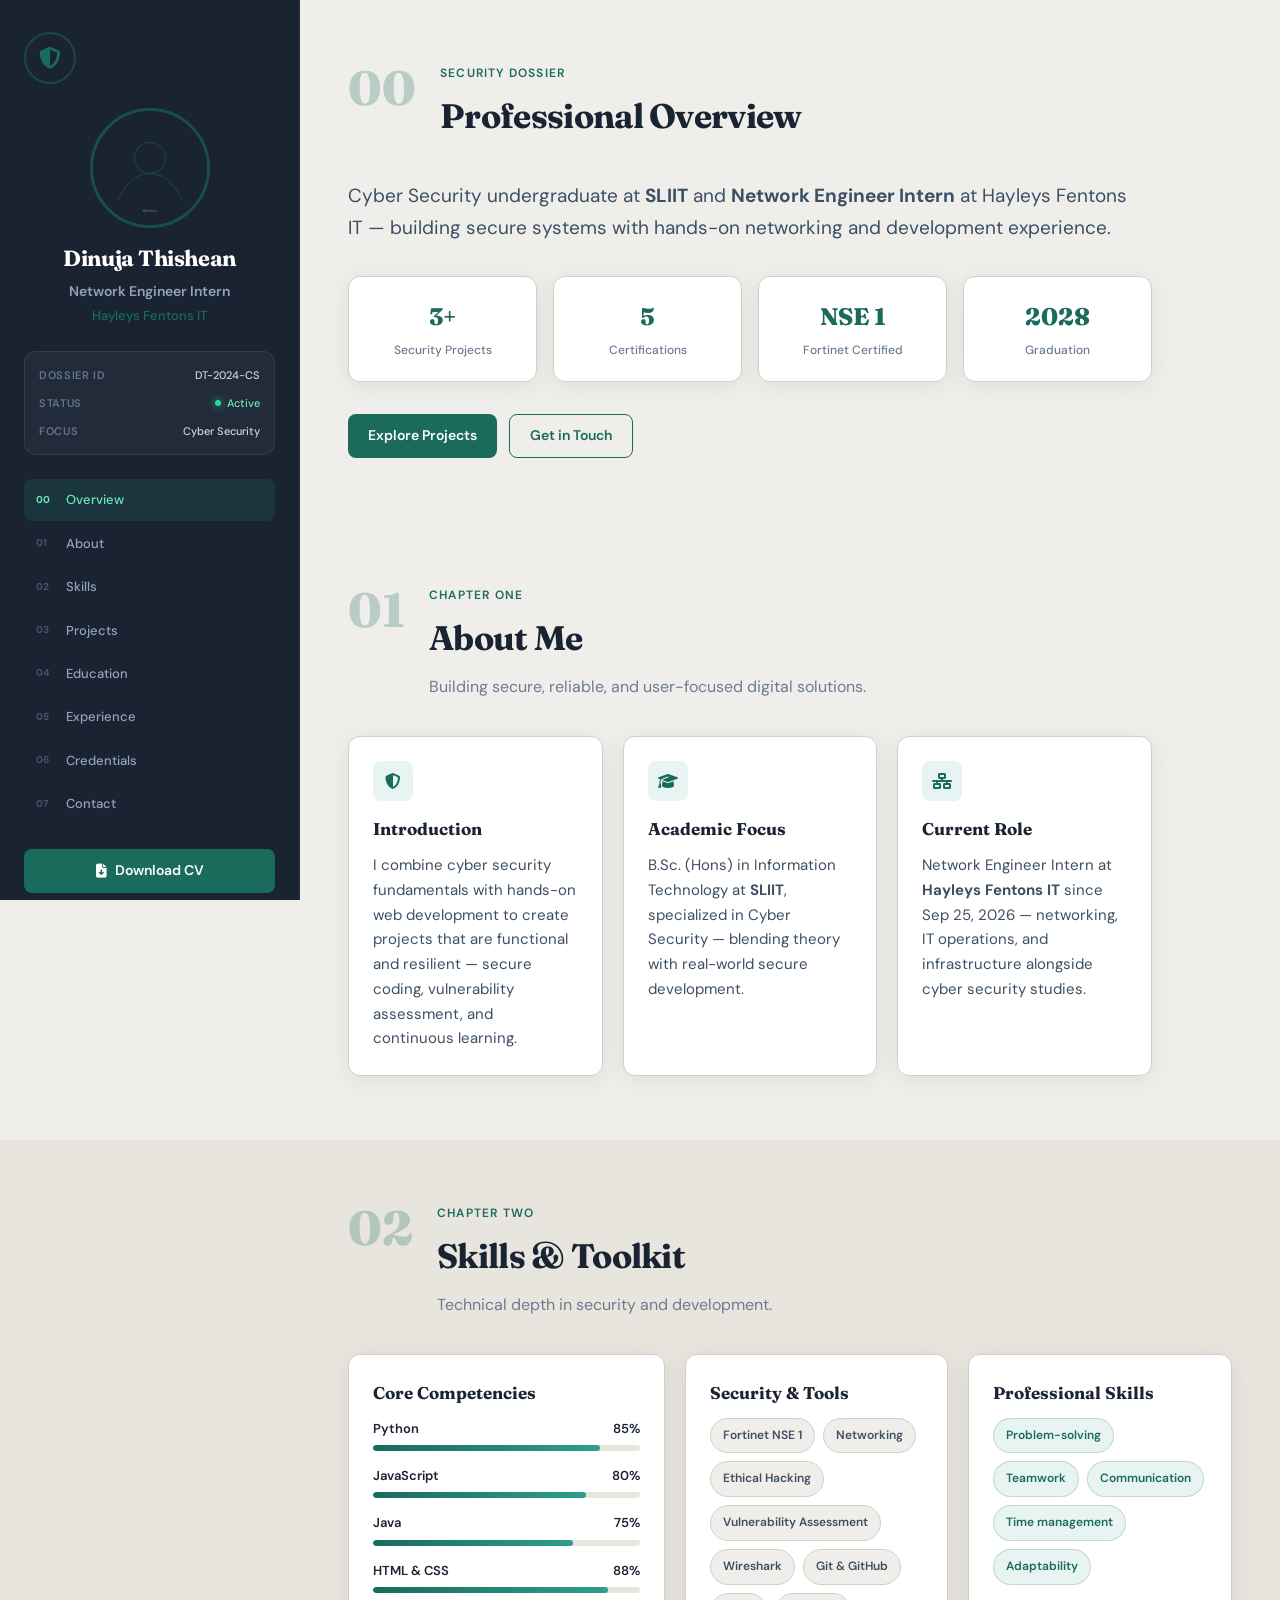
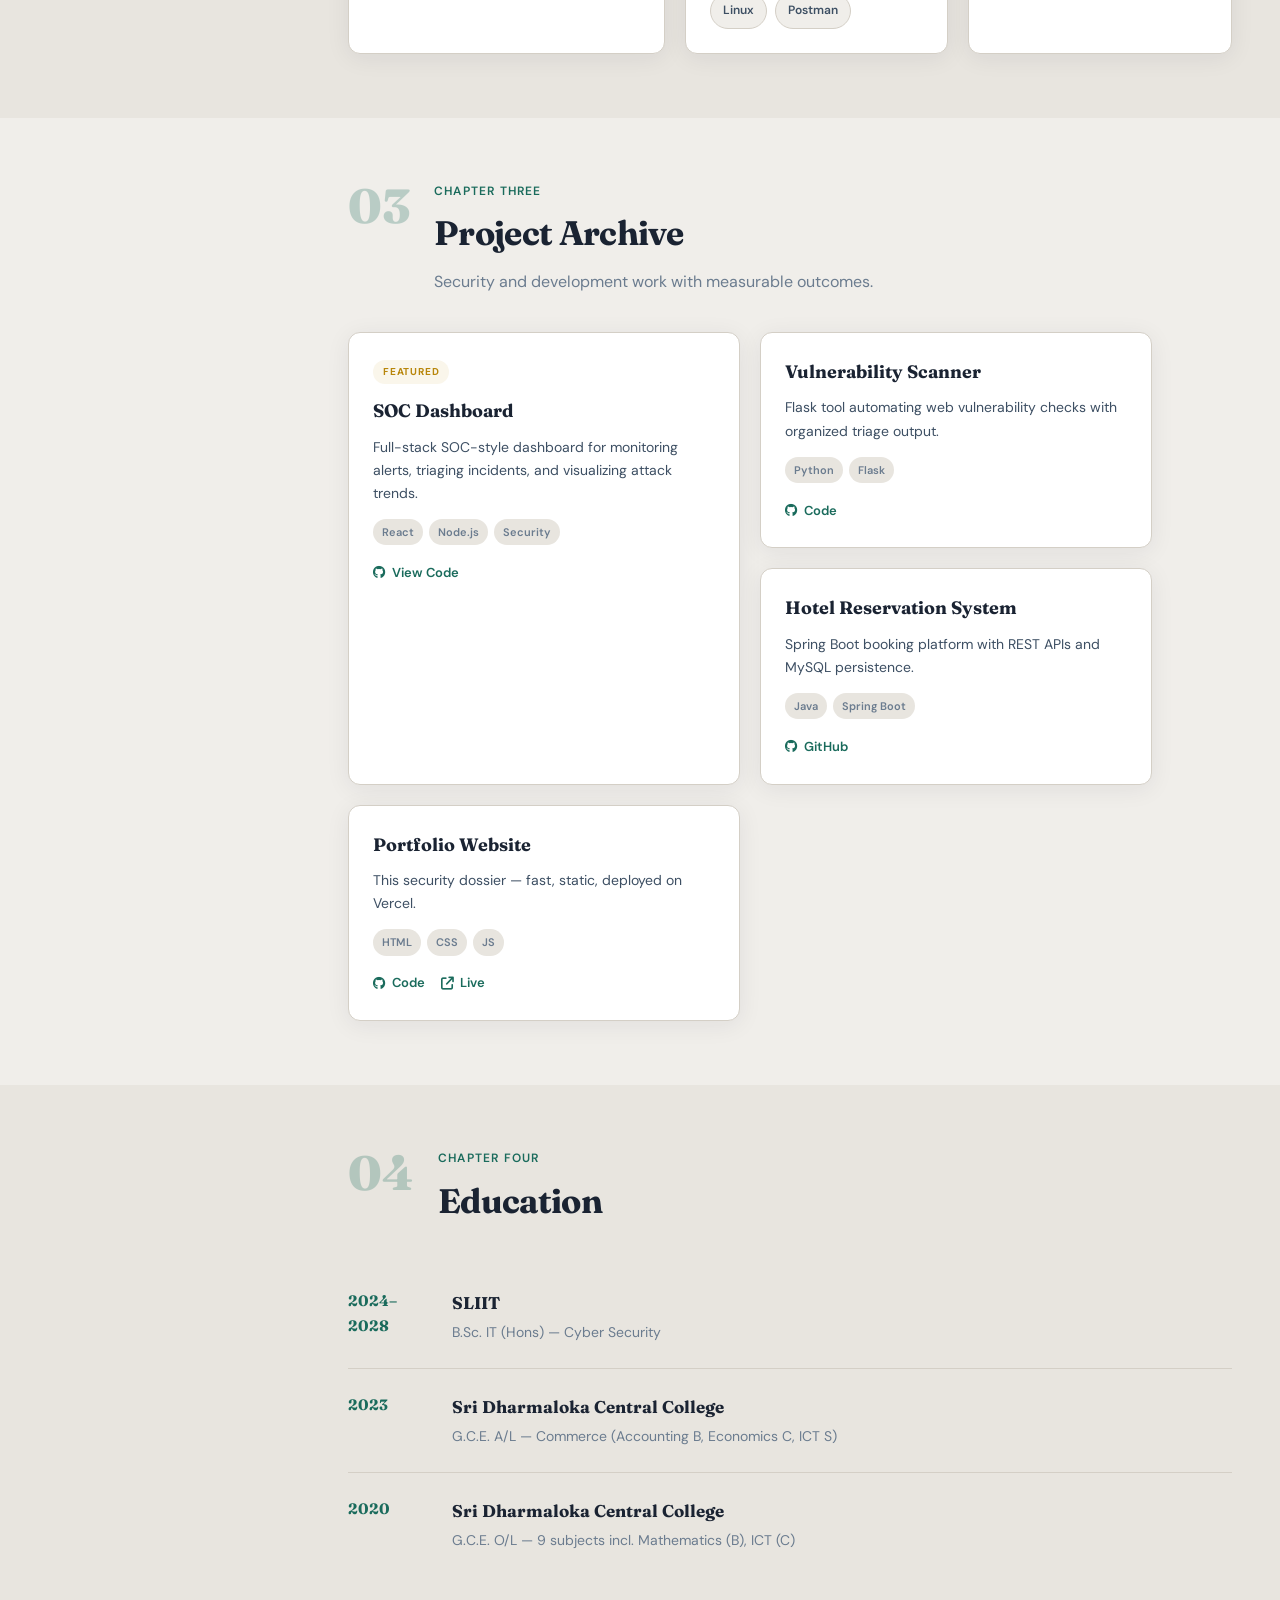
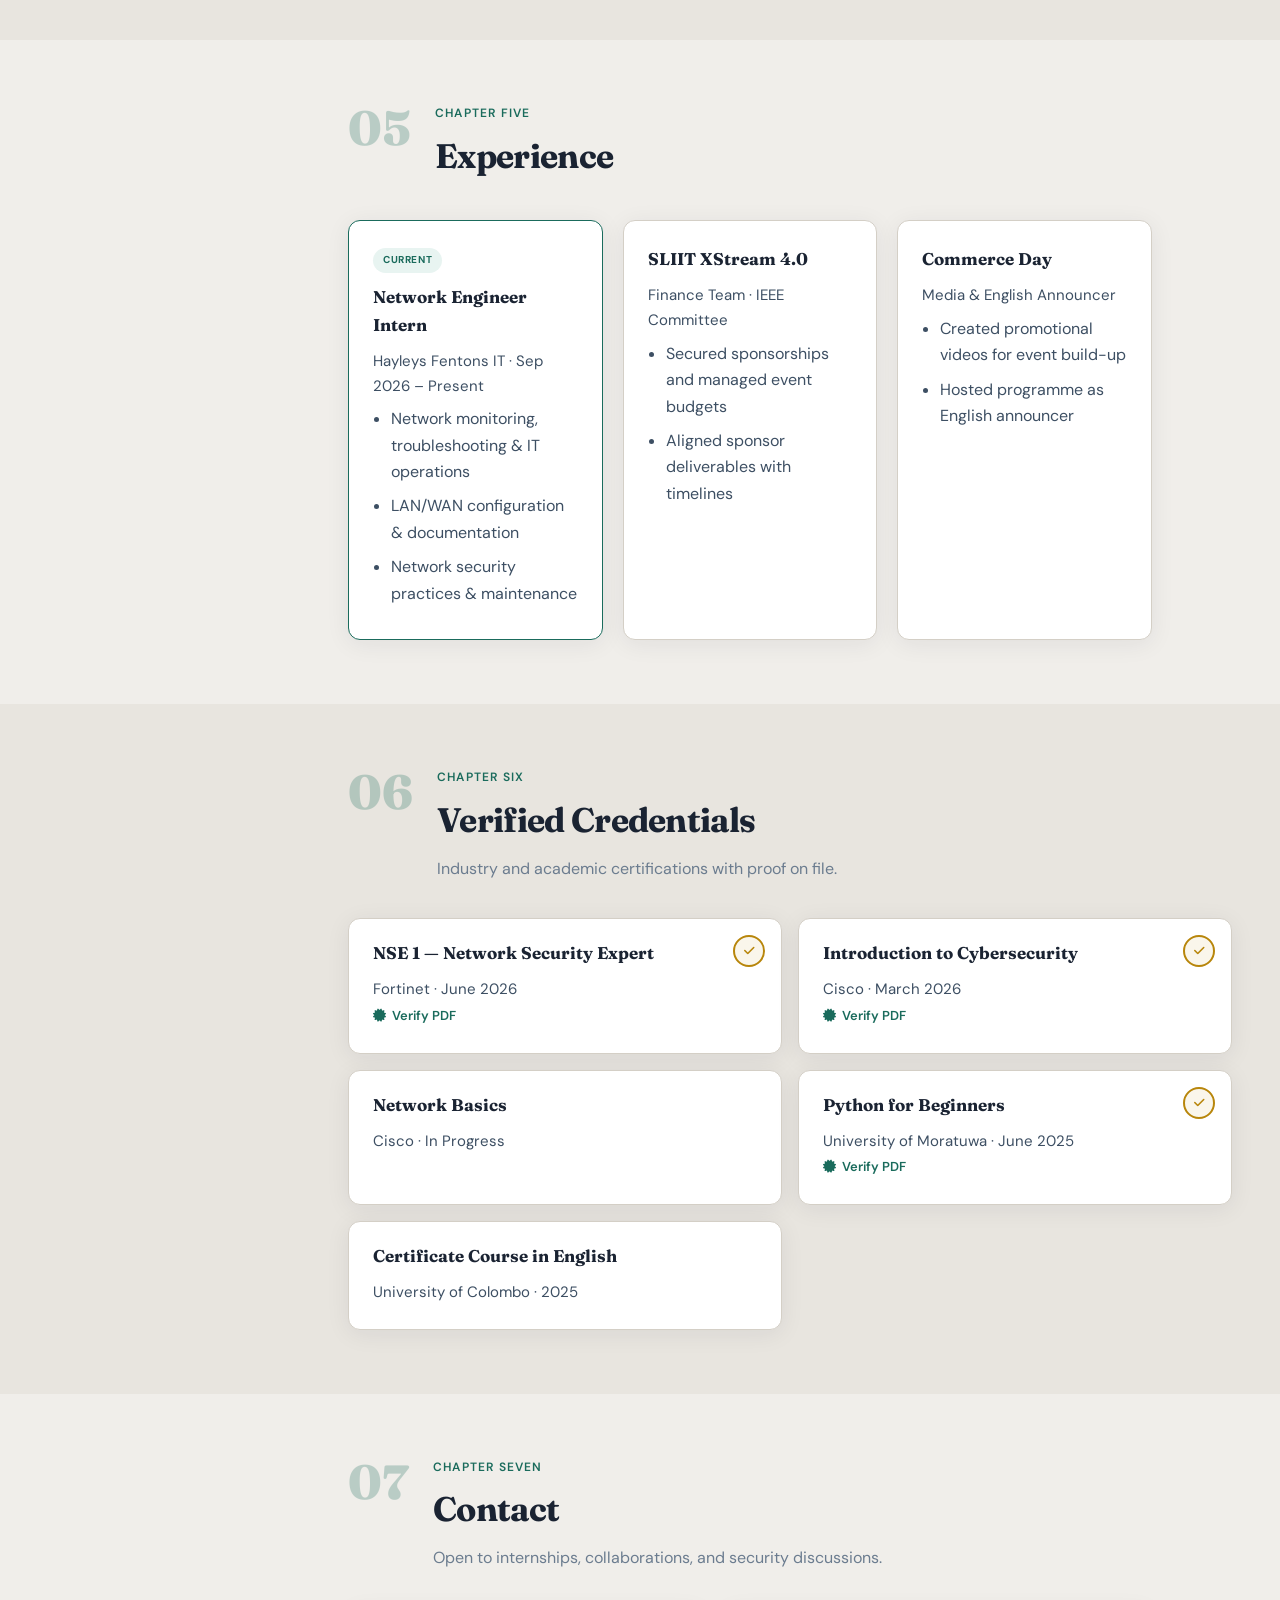
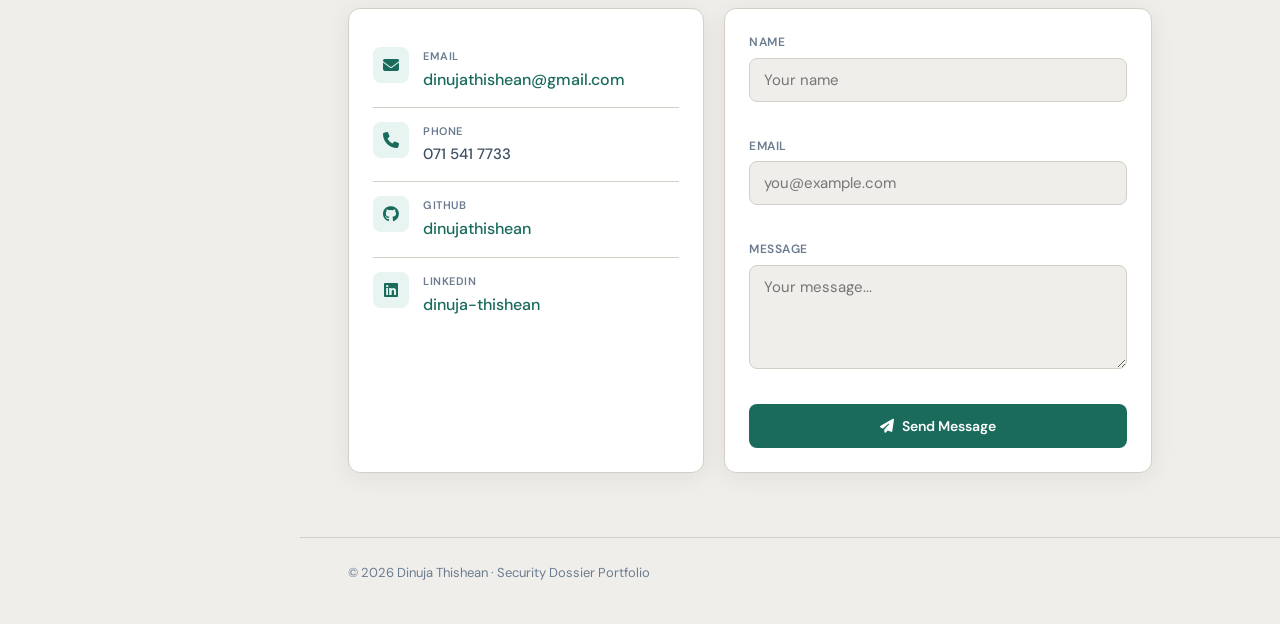
==== commit 83e26f85: "Launch Security Dossier layout — unique professional portfolio structure. Fixed identity sidebar wit" ====
--- a/index.html
+++ b/index.html
@@ -4,590 +4,335 @@
     <meta charset="UTF-8" />
     <meta name="viewport" content="width=device-width, initial-scale=1.0" />
     <meta name="color-scheme" content="light" />
-    <meta name="theme-color" content="#faf9f7" />
+    <meta name="theme-color" content="#f0eeea" />
     <title>Dinuja Thishean — Cyber Security Portfolio</title>
-    <meta
-      name="description"
-      content="Cyber Security undergraduate portfolio of Dinuja Thishean — secure development, vulnerability analysis, and practical projects."
-    />
+    <meta name="description" content="Professional security dossier portfolio of Dinuja Thishean — Network Engineer Intern, Cyber Security undergraduate at SLIIT." />
     <meta name="author" content="Dinuja Thishean" />
-    <meta property="og:title" content="Dinuja Thishean | Cyber Security Portfolio" />
-    <meta property="og:description" content="Recruiter-ready cyber security portfolio with projects, skills, certifications, and experience." />
-    <meta property="og:type" content="website" />
+    <meta property="og:title" content="Dinuja Thishean | Security Dossier Portfolio" />
+    <meta property="og:description" content="Network Engineer Intern & Cyber Security student — projects, certifications, and experience." />
     <meta property="og:url" content="https://dinuja-portfolio.vercel.app" />
     <link rel="icon" href="icon.svg" type="image/svg+xml" />
 
     <link rel="preconnect" href="https://fonts.googleapis.com" />
     <link rel="preconnect" href="https://fonts.gstatic.com" crossorigin />
-    <link
-      href="https://fonts.googleapis.com/css2?family=Inter:wght@400;500;600;700&family=Plus+Jakarta+Sans:wght@600;700;800&display=swap"
-      rel="stylesheet"
-    />
-
-    <link
-      rel="stylesheet"
-      href="https://cdnjs.cloudflare.com/ajax/libs/font-awesome/6.5.0/css/all.min.css"
-      crossorigin="anonymous"
-      referrerpolicy="no-referrer"
-    />
-
+    <link href="https://fonts.googleapis.com/css2?family=DM+Sans:ital,opsz,wght@0,9..40,400;0,9..40,500;0,9..40,600;0,9..40,700;1,9..40,400&family=Fraunces:opsz,wght@9..144,600;9..144,700;9..144,800&display=swap" rel="stylesheet" />
+
+    <link rel="stylesheet" href="https://cdnjs.cloudflare.com/ajax/libs/font-awesome/6.5.0/css/all.min.css" crossorigin="anonymous" referrerpolicy="no-referrer" />
     <link rel="stylesheet" href="assets/css/style.css" />
   </head>
   <body>
     <a class="skip-link" href="#main">Skip to content</a>
 
-    <header class="header" id="top">
-      <nav class="nav container" aria-label="Primary">
-        <a class="brand" href="#top" aria-label="Go to top">
-          <span class="brand-dot" aria-hidden="true"></span>
-          <span class="brand-text">Dinuja</span>
-        </a>
-
-        <button class="nav-toggle" id="navToggle" type="button" aria-label="Open menu" aria-expanded="false">
-          <span class="nav-toggle-bars" aria-hidden="true"></span>
-        </button>
-
-        <div class="nav-links" id="navLinks">
-          <a class="nav-link" href="#home">Home</a>
-          <a class="nav-link" href="#about">About</a>
-          <a class="nav-link" href="#skills">Skills</a>
-          <a class="nav-link" href="#projects">Projects</a>
-          <a class="nav-link" href="#education">Education</a>
-          <a class="nav-link" href="#experience">Experience</a>
-          <a class="nav-link" href="#certifications">Certifications</a>
-          <a class="nav-link" href="#contact">Contact</a>
-        </div>
-      </nav>
-    </header>
-
-    <main id="main">
-      <section class="section hero" id="home" aria-label="Hero">
-        <div class="container hero-grid">
-          <div class="hero-copy reveal">
-            <p class="eyebrow">Network Engineer Intern · Hayleys Fentons IT</p>
-            <h1 class="hero-title">
-              Hi, I'm <span class="accent">Dinuja Thishean</span>
-            </h1>
-            <p class="hero-subtitle">
-              B.Sc. IT (Hons) Cyber Security — <span class="muted">SLIIT</span>
-            </p>
-            <p class="hero-tagline">
-              Network Engineer Intern at Hayleys Fentons IT, combining hands-on networking experience with cyber security and secure software development.
-            </p>
-
-            <div class="hero-cta">
-              <a class="btn" href="#projects">
-                <i class="fa-solid fa-arrow-right" aria-hidden="true"></i>
-                <span>View Projects</span>
-              </a>
-              <a class="btn btn-secondary" href="Dinuja_Thishean_CV.pdf" download>
-                <i class="fa-solid fa-file-arrow-down" aria-hidden="true"></i>
-                <span>Download CV</span>
-              </a>
-            </div>
-
-            <div class="hero-social">
-              <a class="icon-link" href="https://github.com/dinujathishean" target="_blank" rel="noopener" aria-label="GitHub">
-                <i class="fa-brands fa-github" aria-hidden="true"></i>
-              </a>
-              <a class="icon-link" href="https://www.linkedin.com/in/dinuja-thishean-b1451427b/" target="_blank" rel="noopener" aria-label="LinkedIn">
-                <i class="fa-brands fa-linkedin" aria-hidden="true"></i>
-              </a>
-              <a class="icon-link" href="mailto:dinujathishean@gmail.com" aria-label="Email">
-                <i class="fa-solid fa-envelope" aria-hidden="true"></i>
-              </a>
-            </div>
-
-            <div class="hero-stats" aria-label="Quick highlights">
-              <div class="hero-stat">
-                <span class="hero-stat-value">B.Sc.</span>
-                <span class="hero-stat-label">IT (Hons)</span>
-              </div>
-              <div class="hero-stat">
-                <span class="hero-stat-value">Cyber</span>
-                <span class="hero-stat-label">Security</span>
-              </div>
-              <div class="hero-stat">
-                <span class="hero-stat-value">IT</span>
-                <span class="hero-stat-label">Intern</span>
-              </div>
-            </div>
+    <div class="layout" id="top">
+      <!-- Fixed identity panel — unique dossier sidebar -->
+      <aside class="sidebar" id="sidebar" aria-label="Profile and navigation">
+        <div class="sidebar-inner">
+          <div class="dossier-mark" aria-hidden="true">
+            <span class="dossier-mark__ring"></span>
+            <i class="fa-solid fa-shield-halved"></i>
           </div>
 
-          <div class="hero-card reveal" aria-label="Profile card">
-            <div class="profile-card">
-              <div class="profile-img-wrap">
-                <img
-                  class="profile-img"
-                  src="assets/img/profile-placeholder.svg"
-                  alt="Dinuja Thishean — profile photo"
-                  width="320"
-                  height="320"
-                />
-              </div>
-              <div class="profile-meta">
-                <div class="profile-name">Dinuja Thishean</div>
-                <div class="profile-role">Network Engineer Intern · Hayleys Fentons IT</div>
-                <div class="profile-badges" aria-label="Highlights">
-                  <span class="badge">Hayleys Fentons IT</span>
-                  <span class="badge">Network engineering</span>
-                  <span class="badge">Cyber security</span>
-                </div>
-              </div>
-            </div>
+          <div class="sidebar-profile">
+            <div class="sidebar-photo">
+              <img src="assets/img/profile-placeholder.svg" alt="Dinuja Thishean" width="160" height="160" />
+            </div>
+            <h1 class="sidebar-name">Dinuja Thishean</h1>
+            <p class="sidebar-role">Network Engineer Intern</p>
+            <p class="sidebar-org">Hayleys Fentons IT</p>
+          </div>
+
+          <div class="dossier-meta">
+            <div class="dossier-meta__row">
+              <span class="dossier-meta__key">Dossier ID</span>
+              <span class="dossier-meta__val">DT-2024-CS</span>
+            </div>
+            <div class="dossier-meta__row">
+              <span class="dossier-meta__key">Status</span>
+              <span class="dossier-meta__val dossier-meta__val--live"><span class="live-dot"></span> Active</span>
+            </div>
+            <div class="dossier-meta__row">
+              <span class="dossier-meta__key">Focus</span>
+              <span class="dossier-meta__val">Cyber Security</span>
+            </div>
+          </div>
+
+          <nav class="sidebar-nav" id="navLinks" aria-label="Primary">
+            <a class="nav-link" href="#home"><span class="nav-num">00</span> Overview</a>
+            <a class="nav-link" href="#about"><span class="nav-num">01</span> About</a>
+            <a class="nav-link" href="#skills"><span class="nav-num">02</span> Skills</a>
+            <a class="nav-link" href="#projects"><span class="nav-num">03</span> Projects</a>
+            <a class="nav-link" href="#education"><span class="nav-num">04</span> Education</a>
+            <a class="nav-link" href="#experience"><span class="nav-num">05</span> Experience</a>
+            <a class="nav-link" href="#certifications"><span class="nav-num">06</span> Credentials</a>
+            <a class="nav-link" href="#contact"><span class="nav-num">07</span> Contact</a>
+          </nav>
+
+          <a class="btn btn-block" href="Dinuja_Thishean_CV.pdf" download>
+            <i class="fa-solid fa-file-arrow-down" aria-hidden="true"></i>
+            Download CV
+          </a>
+
+          <div class="sidebar-social">
+            <a class="icon-link" href="https://github.com/dinujathishean" target="_blank" rel="noopener" aria-label="GitHub"><i class="fa-brands fa-github"></i></a>
+            <a class="icon-link" href="https://www.linkedin.com/in/dinuja-thishean-b1451427b/" target="_blank" rel="noopener" aria-label="LinkedIn"><i class="fa-brands fa-linkedin"></i></a>
+            <a class="icon-link" href="mailto:dinujathishean@gmail.com" aria-label="Email"><i class="fa-solid fa-envelope"></i></a>
           </div>
         </div>
-      </section>
-
-      <section class="section" id="about" aria-label="About me">
-        <div class="container">
-          <div class="section-head reveal">
-            <p class="section-label">About</p>
-            <h2 class="section-title">Who I am</h2>
-            <p class="section-subtitle">Building secure, reliable, and user-focused digital solutions.</p>
-          </div>
-
-          <div class="about-grid">
-            <div class="card reveal">
-              <div class="about-icon" aria-hidden="true"><i class="fa-solid fa-shield-halved"></i></div>
-              <h3 class="card-title">Introduction</h3>
-              <p class="card-text">
-                I combine cyber security fundamentals with hands-on web development to create projects that are both
-                functional and resilient. My interests include secure coding, vulnerability assessment, and continuous
-                learning through practical implementation.
+      </aside>
+
+      <button class="sidebar-toggle" id="navToggle" type="button" aria-label="Open menu" aria-expanded="false">
+        <span class="sidebar-toggle__bars"></span>
+      </button>
+      <div class="sidebar-backdrop" id="sidebarBackdrop" hidden></div>
+
+      <!-- Main dossier chapters -->
+      <div class="main-wrap">
+        <main id="main">
+          <section class="chapter" id="home">
+            <header class="chapter-head reveal">
+              <span class="chapter-num" aria-hidden="true">00</span>
+              <div>
+                <p class="chapter-label">Security Dossier</p>
+                <h2 class="chapter-title">Professional Overview</h2>
+              </div>
+            </header>
+
+            <div class="overview reveal">
+              <p class="overview-lead">
+                Cyber Security undergraduate at <strong>SLIIT</strong> and <strong>Network Engineer Intern</strong> at Hayleys Fentons IT — building secure systems with hands-on networking and development experience.
               </p>
-            </div>
-
-            <div class="card reveal">
-              <div class="about-icon" aria-hidden="true"><i class="fa-solid fa-graduation-cap"></i></div>
-              <h3 class="card-title">Academic Focus</h3>
-              <p class="card-text">
-                Pursuing a B.Sc. (Hons) in Information Technology at <strong>SLIIT</strong>, specialized in Cyber
-                Security — blending theory with real-world secure development practice.
-              </p>
-            </div>
-
-            <div class="card reveal">
-              <div class="about-icon" aria-hidden="true"><i class="fa-solid fa-rocket"></i></div>
-              <h3 class="card-title">Current Role</h3>
-              <p class="card-text">
-                Working as a Network Engineer Intern at <strong>Hayleys Fentons IT</strong> since September 25, 2026,
-                gaining practical experience in networking, IT operations, and infrastructure while continuing my cyber
-                security studies at SLIIT.
-              </p>
-            </div>
-          </div>
-        </div>
-      </section>
-
-      <section class="section section-alt" id="skills" aria-label="Skills">
-        <div class="container">
-          <div class="section-head reveal">
-            <p class="section-label">Skills</p>
-            <h2 class="section-title">What I work with</h2>
-            <p class="section-subtitle">Technical depth in security and development, plus strong collaboration habits.</p>
-          </div>
-
-          <div class="skills-grid">
-            <div class="card reveal">
-              <h3 class="card-title">Technical</h3>
-
-              <div class="skill">
-                <div class="skill-top">
-                  <span>Python</span><span class="skill-level" aria-hidden="true">85%</span>
+              <div class="overview-stats">
+                <div class="ostat"><span class="ostat__n">3+</span><span class="ostat__l">Security Projects</span></div>
+                <div class="ostat"><span class="ostat__n">5</span><span class="ostat__l">Certifications</span></div>
+                <div class="ostat"><span class="ostat__n">NSE 1</span><span class="ostat__l">Fortinet Certified</span></div>
+                <div class="ostat"><span class="ostat__n">2028</span><span class="ostat__l">Graduation</span></div>
+              </div>
+              <div class="overview-actions">
+                <a class="btn" href="#projects">Explore Projects</a>
+                <a class="btn btn-ghost" href="#contact">Get in Touch</a>
+              </div>
+            </div>
+          </section>
+
+          <section class="chapter" id="about">
+            <header class="chapter-head reveal">
+              <span class="chapter-num">01</span>
+              <div>
+                <p class="chapter-label">Chapter One</p>
+                <h2 class="chapter-title">About Me</h2>
+                <p class="chapter-desc">Building secure, reliable, and user-focused digital solutions.</p>
+              </div>
+            </header>
+            <div class="card-grid cols-3">
+              <article class="card reveal">
+                <div class="card-icon"><i class="fa-solid fa-shield-halved"></i></div>
+                <h3>Introduction</h3>
+                <p>I combine cyber security fundamentals with hands-on web development to create projects that are functional and resilient — secure coding, vulnerability assessment, and continuous learning.</p>
+              </article>
+              <article class="card reveal">
+                <div class="card-icon"><i class="fa-solid fa-graduation-cap"></i></div>
+                <h3>Academic Focus</h3>
+                <p>B.Sc. (Hons) in Information Technology at <strong>SLIIT</strong>, specialized in Cyber Security — blending theory with real-world secure development.</p>
+              </article>
+              <article class="card reveal">
+                <div class="card-icon"><i class="fa-solid fa-network-wired"></i></div>
+                <h3>Current Role</h3>
+                <p>Network Engineer Intern at <strong>Hayleys Fentons IT</strong> since Sep 25, 2026 — networking, IT operations, and infrastructure alongside cyber security studies.</p>
+              </article>
+            </div>
+          </section>
+
+          <section class="chapter chapter--alt" id="skills">
+            <header class="chapter-head reveal">
+              <span class="chapter-num">02</span>
+              <div>
+                <p class="chapter-label">Chapter Two</p>
+                <h2 class="chapter-title">Skills &amp; Toolkit</h2>
+                <p class="chapter-desc">Technical depth in security and development.</p>
+              </div>
+            </header>
+            <div class="card-grid cols-skills">
+              <article class="card reveal">
+                <h3>Core Competencies</h3>
+                <div class="skill"><div class="skill-top"><span>Python</span><span>85%</span></div><div class="skill-bar"><div class="skill-fill" data-level="85"></div></div></div>
+                <div class="skill"><div class="skill-top"><span>JavaScript</span><span>80%</span></div><div class="skill-bar"><div class="skill-fill" data-level="80"></div></div></div>
+                <div class="skill"><div class="skill-top"><span>Java</span><span>75%</span></div><div class="skill-bar"><div class="skill-fill" data-level="75"></div></div></div>
+                <div class="skill"><div class="skill-top"><span>HTML &amp; CSS</span><span>88%</span></div><div class="skill-bar"><div class="skill-fill" data-level="88"></div></div></div>
+              </article>
+              <article class="card reveal">
+                <h3>Security &amp; Tools</h3>
+                <div class="pills">
+                  <span class="pill">Fortinet NSE 1</span><span class="pill">Networking</span><span class="pill">Ethical Hacking</span>
+                  <span class="pill">Vulnerability Assessment</span><span class="pill">Wireshark</span><span class="pill">Git &amp; GitHub</span>
+                  <span class="pill">Linux</span><span class="pill">Postman</span>
                 </div>
-                <div class="skill-bar" role="progressbar" aria-label="Python" aria-valuenow="85" aria-valuemin="0" aria-valuemax="100">
-                  <div class="skill-fill" data-level="85"></div>
+              </article>
+              <article class="card reveal">
+                <h3>Professional Skills</h3>
+                <div class="pills">
+                  <span class="pill pill--accent">Problem-solving</span><span class="pill pill--accent">Teamwork</span>
+                  <span class="pill pill--accent">Communication</span><span class="pill pill--accent">Time management</span>
+                  <span class="pill pill--accent">Adaptability</span>
                 </div>
-              </div>
-
-              <div class="skill">
-                <div class="skill-top"><span>JavaScript</span><span class="skill-level" aria-hidden="true">80%</span></div>
-                <div class="skill-bar" role="progressbar" aria-label="JavaScript" aria-valuenow="80" aria-valuemin="0" aria-valuemax="100">
-                  <div class="skill-fill" data-level="80"></div>
-                </div>
-              </div>
-
-              <div class="skill">
-                <div class="skill-top"><span>Java</span><span class="skill-level" aria-hidden="true">75%</span></div>
-                <div class="skill-bar" role="progressbar" aria-label="Java" aria-valuenow="75" aria-valuemin="0" aria-valuemax="100">
-                  <div class="skill-fill" data-level="75"></div>
-                </div>
-              </div>
-
-              <div class="skill">
-                <div class="skill-top"><span>HTML &amp; CSS</span><span class="skill-level" aria-hidden="true">88%</span></div>
-                <div class="skill-bar" role="progressbar" aria-label="HTML and CSS" aria-valuenow="88" aria-valuemin="0" aria-valuemax="100">
-                  <div class="skill-fill" data-level="88"></div>
-                </div>
-              </div>
-            </div>
-
-            <div class="card reveal">
-              <h3 class="card-title">Cyber Security &amp; Tools</h3>
-              <div class="pill-grid" aria-label="Security and tools">
-                <span class="pill">Fortinet NSE 1</span>
-                <span class="pill">Networking Basics</span>
-                <span class="pill">Ethical Hacking</span>
-                <span class="pill">Vulnerability Assessment</span>
-                <span class="pill">Git &amp; GitHub</span>
-                <span class="pill">Wireshark</span>
-                <span class="pill">Postman</span>
-                <span class="pill">Linux / Ubuntu</span>
-                <span class="pill">VS Code</span>
-              </div>
-            </div>
-
-            <div class="card reveal">
-              <h3 class="card-title">Soft Skills</h3>
-              <div class="pill-grid" aria-label="Soft skills">
-                <span class="pill pill-soft">Problem-solving</span>
-                <span class="pill pill-soft">Team collaboration</span>
-                <span class="pill pill-soft">Communication</span>
-                <span class="pill pill-soft">Time management</span>
-                <span class="pill pill-soft">Adaptability</span>
-              </div>
-            </div>
-          </div>
-        </div>
-      </section>
-
-      <section class="section" id="projects" aria-label="Projects">
-        <div class="container">
-          <div class="section-head reveal">
-            <p class="section-label">Work</p>
-            <h2 class="section-title">Selected projects</h2>
-            <p class="section-subtitle">Security and development projects with real-world workflows and outcomes.</p>
-          </div>
-
-          <div class="projects-grid">
-            <article class="project card reveal">
-              <span class="project-num">01</span>
-              <h3 class="project-title">SOC Dashboard</h3>
-              <div class="project-tags">
-                <span class="tag">React</span>
-                <span class="tag">Node.js</span>
-                <span class="tag">Security</span>
-              </div>
-              <p class="project-desc">
-                Full-stack SOC-style dashboard for monitoring alerts, triaging incidents, and visualizing attack trends — mirroring real security operations workflows.
-              </p>
-              <div class="project-links">
-                <a class="link" href="https://github.com/dinujathishean/SOC-Dashboard" target="_blank" rel="noopener">
-                  <i class="fa-brands fa-github" aria-hidden="true"></i>
-                  <span>Code</span>
-                </a>
-              </div>
-            </article>
-
-            <article class="project card reveal">
-              <span class="project-num">02</span>
-              <h3 class="project-title">Automated Vulnerability Scanner</h3>
-              <div class="project-tags">
-                <span class="tag">Python</span>
-                <span class="tag">Flask</span>
-                <span class="tag">Security</span>
-              </div>
-              <p class="project-desc">
-                Flask-powered security tool that automates common web vulnerability checks and presents results for efficient triage and review.
-              </p>
-              <div class="project-links">
-                <a class="link" href="https://github.com/dinujathishean/Automated-Vulnerability-Scanner" target="_blank" rel="noopener">
-                  <i class="fa-brands fa-github" aria-hidden="true"></i>
-                  <span>Code</span>
-                </a>
-              </div>
-            </article>
-
-            <article class="project card reveal">
-              <span class="project-num">03</span>
-              <h3 class="project-title">Hotel Reservation System</h3>
-              <div class="project-tags">
-                <span class="tag">Spring Boot</span>
-                <span class="tag">Java</span>
-                <span class="tag">MySQL</span>
-              </div>
-              <p class="project-desc">
-                Full-stack hotel booking platform with Spring Boot services, REST APIs, and MySQL — focused on clean reservation flows and maintainable structure.
-              </p>
-              <div class="project-links">
-                <a class="link" href="https://github.com/dinujathishean" target="_blank" rel="noopener">
-                  <i class="fa-brands fa-github" aria-hidden="true"></i>
-                  <span>GitHub</span>
-                </a>
-              </div>
-            </article>
-
-            <article class="project card reveal">
-              <span class="project-num">04</span>
-              <h3 class="project-title">Portfolio Website</h3>
-              <div class="project-tags">
-                <span class="tag">HTML</span>
-                <span class="tag">CSS</span>
-                <span class="tag">JavaScript</span>
-              </div>
-              <p class="project-desc">
-                Recruiter-ready static portfolio with a clean UI, structured sections, and fast static hosting on Vercel.
-              </p>
-              <div class="project-links">
-                <a class="link" href="https://github.com/dinujathishean/Portfolio" target="_blank" rel="noopener">
-                  <i class="fa-brands fa-github" aria-hidden="true"></i>
-                  <span>Code</span>
-                </a>
-                <a class="link" href="https://dinuja-portfolio.vercel.app" target="_blank" rel="noopener">
-                  <i class="fa-solid fa-arrow-up-right-from-square" aria-hidden="true"></i>
-                  <span>Live</span>
-                </a>
-              </div>
-            </article>
-          </div>
-        </div>
-      </section>
-
-      <section class="section section-alt" id="education" aria-label="Education">
-        <div class="container">
-          <div class="section-head reveal">
-            <p class="section-label">Education</p>
-            <h2 class="section-title">Academic background</h2>
-            <p class="section-subtitle">University studies and school qualifications.</p>
-          </div>
-
-          <div class="timeline">
-            <div class="timeline-item card reveal">
-              <div class="timeline-top">
-                <h3 class="timeline-title">Sri Lanka Institute of Information Technology</h3>
-                <span class="timeline-meta">B.Sc. IT (Hons) · 2024–2028</span>
-              </div>
-              <p class="card-text">Specialized in Cyber Security.</p>
-            </div>
-
-            <div class="timeline-item card reveal">
-              <div class="timeline-top">
-                <h3 class="timeline-title">Sri Dharmaloka Central College</h3>
-                <span class="timeline-meta">G.C.E. Advanced Level · 2023</span>
-              </div>
-              <p class="card-text">Commerce Stream — Accounting (B), Economics (C), ICT (S), English (C).</p>
-            </div>
-
-            <div class="timeline-item card reveal">
-              <div class="timeline-top">
-                <h3 class="timeline-title">Sri Dharmaloka Central College</h3>
-                <span class="timeline-meta">G.C.E. Ordinary Level · 2020</span>
-              </div>
-              <p class="card-text">9 subjects including Mathematics (B), ICT (C), and English (C).</p>
-            </div>
-          </div>
-        </div>
-      </section>
-
-      <section class="section" id="experience" aria-label="Experience">
-        <div class="container">
-          <div class="section-head reveal">
-            <p class="section-label">Experience</p>
-            <h2 class="section-title">Where I've contributed</h2>
-            <p class="section-subtitle">Professional internships, university committees, and leadership roles.</p>
-          </div>
-
-          <div class="experience-grid">
-            <div class="card reveal">
-              <h3 class="card-title">Network Engineer Intern</h3>
-              <p class="card-meta">Sep 25, 2026 – Present · Hayleys Fentons IT</p>
-              <ul class="list">
-                <li>Support network infrastructure monitoring, troubleshooting, and day-to-day IT operations.</li>
-                <li>Assist with LAN/WAN configuration, connectivity issues, and network documentation.</li>
-                <li>Collaborate with the IT team on network security practices and system maintenance.</li>
-              </ul>
-            </div>
-
-            <div class="card reveal">
-              <h3 class="card-title">SLIIT XStream 4.0 — Finance Team</h3>
-              <p class="card-meta">SLIIT · IEEE Committee</p>
-              <ul class="list">
-                <li>Volunteered on the finance track for SLIIT XStream 4.0, securing sponsorships and managing budgets.</li>
-                <li>Aligned sponsor deliverables with event timelines for smooth programme execution.</li>
-              </ul>
-            </div>
-
-            <div class="card reveal">
-              <h3 class="card-title">Commerce Day — Media &amp; Announcer</h3>
-              <p class="card-meta">Sri Dharmaloka Central College · Commerce Society</p>
-              <ul class="list">
-                <li>Created and edited promotional videos for Commerce Day build-up and event coverage.</li>
-                <li>Served as English announcer, scripting transitions and keeping the programme flowing.</li>
-              </ul>
-            </div>
-          </div>
-        </div>
-      </section>
-
-      <section class="section section-alt" id="certifications" aria-label="Certifications">
-        <div class="container">
-          <div class="section-head reveal">
-            <p class="section-label">Certifications</p>
-            <h2 class="section-title">Continuous learning</h2>
-            <p class="section-subtitle">Industry and academic certifications.</p>
-          </div>
-
-          <div class="about-grid">
-            <div class="card reveal">
-              <h3 class="card-title">NSE 1 — Network Security Expert</h3>
-              <p class="card-meta">Fortinet · June 2026</p>
-              <p class="card-text">Introduction to the Threat Landscape 3.0</p>
-              <div class="project-links" style="margin-top: 12px">
-                <a class="link" href="assets/certificates/NSE-1-certificate.pdf" target="_blank" rel="noopener">
-                  <i class="fa-solid fa-certificate" aria-hidden="true"></i>
-                  <span>View Certificate</span>
-                </a>
-              </div>
-            </div>
-            <div class="card reveal">
-              <h3 class="card-title">Introduction to Cybersecurity</h3>
-              <p class="card-meta">Cisco Networking Academy · March 2026</p>
-              <div class="project-links" style="margin-top: 12px">
-                <a class="link" href="assets/certificates/Introduction-to-Cybersecurity-certificate.pdf" target="_blank" rel="noopener">
-                  <i class="fa-solid fa-certificate" aria-hidden="true"></i>
-                  <span>View Certificate</span>
-                </a>
-              </div>
-            </div>
-            <div class="card reveal">
-              <h3 class="card-title">Network Basics</h3>
-              <p class="card-meta">Cisco · In Progress</p>
-            </div>
-            <div class="card reveal">
-              <h3 class="card-title">Python for Beginners</h3>
-              <p class="card-meta">University of Moratuwa · June 2025</p>
-              <div class="project-links" style="margin-top: 12px">
-                <a class="link" href="assets/certificates/Python-for-Beginners-certificate.pdf" target="_blank" rel="noopener">
-                  <i class="fa-solid fa-certificate" aria-hidden="true"></i>
-                  <span>View Certificate</span>
-                </a>
-              </div>
-            </div>
-            <div class="card reveal">
-              <h3 class="card-title">Certificate Course in English</h3>
-              <p class="card-meta">University of Colombo · 2025</p>
-            </div>
-          </div>
-        </div>
-      </section>
-
-      <section class="section" id="contact" aria-label="Contact">
-        <div class="container">
-          <div class="section-head reveal">
-            <p class="section-label">Contact</p>
-            <h2 class="section-title">Let's connect</h2>
-            <p class="section-subtitle">Open to collaborations, networking opportunities, and cyber security discussions.</p>
-          </div>
-
-          <div class="contact-grid">
-            <div class="card reveal">
-              <h3 class="card-title">Reach me directly</h3>
-              <div class="contact-info">
-                <div class="contact-item">
-                  <div class="contact-icon" aria-hidden="true"><i class="fa-solid fa-envelope"></i></div>
-                  <div>
-                    <div class="contact-item-label">Email</div>
-                    <div class="contact-item-value">
-                      <a href="mailto:dinujathishean@gmail.com">dinujathishean@gmail.com</a>
-                    </div>
-                  </div>
-                </div>
-                <div class="contact-item">
-                  <div class="contact-icon" aria-hidden="true"><i class="fa-solid fa-phone"></i></div>
-                  <div>
-                    <div class="contact-item-label">Phone</div>
-                    <div class="contact-item-value">071 541 7733</div>
-                  </div>
-                </div>
-                <div class="contact-item">
-                  <div class="contact-icon" aria-hidden="true"><i class="fa-brands fa-github"></i></div>
-                  <div>
-                    <div class="contact-item-label">GitHub</div>
-                    <div class="contact-item-value">
-                      <a href="https://github.com/dinujathishean" target="_blank" rel="noopener">github.com/dinujathishean</a>
-                    </div>
-                  </div>
-                </div>
-                <div class="contact-item">
-                  <div class="contact-icon" aria-hidden="true"><i class="fa-brands fa-linkedin"></i></div>
-                  <div>
-                    <div class="contact-item-label">LinkedIn</div>
-                    <div class="contact-item-value">
-                      <a href="https://www.linkedin.com/in/dinuja-thishean-b1451427b/" target="_blank" rel="noopener">linkedin.com/in/dinuja-thishean</a>
-                    </div>
-                  </div>
-                </div>
-              </div>
-            </div>
-
-            <div class="card reveal">
-              <form class="contact-form" id="contactForm" novalidate>
-                <div class="field">
-                  <label class="label" for="contactName">Name</label>
-                  <input class="input" id="contactName" name="name" type="text" placeholder="Your name" required />
-                  <p class="error" id="errName" aria-live="polite"></p>
-                </div>
-
-                <div class="field">
-                  <label class="label" for="contactEmail">Email</label>
-                  <input
-                    class="input"
-                    id="contactEmail"
-                    name="email"
-                    type="email"
-                    placeholder="you@example.com"
-                    required
-                  />
-                  <p class="error" id="errEmail" aria-live="polite"></p>
-                </div>
-
-                <div class="field">
-                  <label class="label" for="contactMessage">Message</label>
-                  <textarea
-                    class="textarea"
-                    id="contactMessage"
-                    name="message"
-                    rows="5"
-                    placeholder="Tell me about your opportunity..."
-                    required
-                  ></textarea>
-                  <p class="error" id="errMessage" aria-live="polite"></p>
-                </div>
-
-                <button class="btn" type="submit">
-                  <i class="fa-solid fa-paper-plane" aria-hidden="true"></i>
-                  <span>Send Message</span>
-                </button>
-
-                <p class="form-success" id="formSuccess" hidden>
-                  Message looks good! Connect a backend service to actually deliver it.
-                </p>
+              </article>
+            </div>
+          </section>
+
+          <section class="chapter" id="projects">
+            <header class="chapter-head reveal">
+              <span class="chapter-num">03</span>
+              <div>
+                <p class="chapter-label">Chapter Three</p>
+                <h2 class="chapter-title">Project Archive</h2>
+                <p class="chapter-desc">Security and development work with measurable outcomes.</p>
+              </div>
+            </header>
+            <div class="bento">
+              <article class="bento-item bento-item--featured card reveal">
+                <span class="bento-tag">Featured</span>
+                <h3>SOC Dashboard</h3>
+                <p>Full-stack SOC-style dashboard for monitoring alerts, triaging incidents, and visualizing attack trends.</p>
+                <div class="tags"><span>React</span><span>Node.js</span><span>Security</span></div>
+                <a class="link" href="https://github.com/dinujathishean/SOC-Dashboard" target="_blank" rel="noopener"><i class="fa-brands fa-github"></i> View Code</a>
+              </article>
+              <article class="bento-item card reveal">
+                <h3>Vulnerability Scanner</h3>
+                <p>Flask tool automating web vulnerability checks with organized triage output.</p>
+                <div class="tags"><span>Python</span><span>Flask</span></div>
+                <a class="link" href="https://github.com/dinujathishean/Automated-Vulnerability-Scanner" target="_blank" rel="noopener"><i class="fa-brands fa-github"></i> Code</a>
+              </article>
+              <article class="bento-item card reveal">
+                <h3>Hotel Reservation System</h3>
+                <p>Spring Boot booking platform with REST APIs and MySQL persistence.</p>
+                <div class="tags"><span>Java</span><span>Spring Boot</span></div>
+                <a class="link" href="https://github.com/dinujathishean" target="_blank" rel="noopener"><i class="fa-brands fa-github"></i> GitHub</a>
+              </article>
+              <article class="bento-item card reveal">
+                <h3>Portfolio Website</h3>
+                <p>This security dossier — fast, static, deployed on Vercel.</p>
+                <div class="tags"><span>HTML</span><span>CSS</span><span>JS</span></div>
+                <a class="link" href="https://github.com/dinujathishean/Portfolio" target="_blank" rel="noopener"><i class="fa-brands fa-github"></i> Code</a>
+                <a class="link" href="https://dinuja-portfolio.vercel.app" target="_blank" rel="noopener"><i class="fa-solid fa-arrow-up-right-from-square"></i> Live</a>
+              </article>
+            </div>
+          </section>
+
+          <section class="chapter chapter--alt" id="education">
+            <header class="chapter-head reveal">
+              <span class="chapter-num">04</span>
+              <div>
+                <p class="chapter-label">Chapter Four</p>
+                <h2 class="chapter-title">Education</h2>
+              </div>
+            </header>
+            <div class="timeline">
+              <article class="timeline-item reveal"><div class="timeline-year">2024–2028</div><div><h3>SLIIT</h3><p class="timeline-sub">B.Sc. IT (Hons) — Cyber Security</p></div></article>
+              <article class="timeline-item reveal"><div class="timeline-year">2023</div><div><h3>Sri Dharmaloka Central College</h3><p class="timeline-sub">G.C.E. A/L — Commerce (Accounting B, Economics C, ICT S)</p></div></article>
+              <article class="timeline-item reveal"><div class="timeline-year">2020</div><div><h3>Sri Dharmaloka Central College</h3><p class="timeline-sub">G.C.E. O/L — 9 subjects incl. Mathematics (B), ICT (C)</p></div></article>
+            </div>
+          </section>
+
+          <section class="chapter" id="experience">
+            <header class="chapter-head reveal">
+              <span class="chapter-num">05</span>
+              <div>
+                <p class="chapter-label">Chapter Five</p>
+                <h2 class="chapter-title">Experience</h2>
+              </div>
+            </header>
+            <div class="card-grid cols-3">
+              <article class="card reveal card--highlight">
+                <span class="card-badge">Current</span>
+                <h3>Network Engineer Intern</h3>
+                <p class="card-meta">Hayleys Fentons IT · Sep 2026 – Present</p>
+                <ul><li>Network monitoring, troubleshooting &amp; IT operations</li><li>LAN/WAN configuration &amp; documentation</li><li>Network security practices &amp; maintenance</li></ul>
+              </article>
+              <article class="card reveal">
+                <h3>SLIIT XStream 4.0</h3>
+                <p class="card-meta">Finance Team · IEEE Committee</p>
+                <ul><li>Secured sponsorships and managed event budgets</li><li>Aligned sponsor deliverables with timelines</li></ul>
+              </article>
+              <article class="card reveal">
+                <h3>Commerce Day</h3>
+                <p class="card-meta">Media &amp; English Announcer</p>
+                <ul><li>Created promotional videos for event build-up</li><li>Hosted programme as English announcer</li></ul>
+              </article>
+            </div>
+          </section>
+
+          <section class="chapter chapter--alt" id="certifications">
+            <header class="chapter-head reveal">
+              <span class="chapter-num">06</span>
+              <div>
+                <p class="chapter-label">Chapter Six</p>
+                <h2 class="chapter-title">Verified Credentials</h2>
+                <p class="chapter-desc">Industry and academic certifications with proof on file.</p>
+              </div>
+            </header>
+            <div class="cred-grid">
+              <article class="cred card reveal">
+                <div class="verify-seal" aria-hidden="true"><i class="fa-solid fa-check"></i></div>
+                <h3>NSE 1 — Network Security Expert</h3>
+                <p class="card-meta">Fortinet · June 2026</p>
+                <a class="link" href="assets/certificates/NSE-1-certificate.pdf" target="_blank" rel="noopener"><i class="fa-solid fa-certificate"></i> Verify PDF</a>
+              </article>
+              <article class="cred card reveal">
+                <div class="verify-seal" aria-hidden="true"><i class="fa-solid fa-check"></i></div>
+                <h3>Introduction to Cybersecurity</h3>
+                <p class="card-meta">Cisco · March 2026</p>
+                <a class="link" href="assets/certificates/Introduction-to-Cybersecurity-certificate.pdf" target="_blank" rel="noopener"><i class="fa-solid fa-certificate"></i> Verify PDF</a>
+              </article>
+              <article class="cred card reveal">
+                <h3>Network Basics</h3>
+                <p class="card-meta">Cisco · In Progress</p>
+              </article>
+              <article class="cred card reveal">
+                <div class="verify-seal" aria-hidden="true"><i class="fa-solid fa-check"></i></div>
+                <h3>Python for Beginners</h3>
+                <p class="card-meta">University of Moratuwa · June 2025</p>
+                <a class="link" href="assets/certificates/Python-for-Beginners-certificate.pdf" target="_blank" rel="noopener"><i class="fa-solid fa-certificate"></i> Verify PDF</a>
+              </article>
+              <article class="cred card reveal">
+                <h3>Certificate Course in English</h3>
+                <p class="card-meta">University of Colombo · 2025</p>
+              </article>
+            </div>
+          </section>
+
+          <section class="chapter" id="contact">
+            <header class="chapter-head reveal">
+              <span class="chapter-num">07</span>
+              <div>
+                <p class="chapter-label">Chapter Seven</p>
+                <h2 class="chapter-title">Contact</h2>
+                <p class="chapter-desc">Open to internships, collaborations, and security discussions.</p>
+              </div>
+            </header>
+            <div class="contact-split">
+              <div class="contact-direct card reveal">
+                <div class="contact-row"><i class="fa-solid fa-envelope"></i><div><span>Email</span><a href="mailto:dinujathishean@gmail.com">dinujathishean@gmail.com</a></div></div>
+                <div class="contact-row"><i class="fa-solid fa-phone"></i><div><span>Phone</span><p>071 541 7733</p></div></div>
+                <div class="contact-row"><i class="fa-brands fa-github"></i><div><span>GitHub</span><a href="https://github.com/dinujathishean" target="_blank" rel="noopener">dinujathishean</a></div></div>
+                <div class="contact-row"><i class="fa-brands fa-linkedin"></i><div><span>LinkedIn</span><a href="https://www.linkedin.com/in/dinuja-thishean-b1451427b/" target="_blank" rel="noopener">dinuja-thishean</a></div></div>
+              </div>
+              <form class="card contact-form reveal" id="contactForm" novalidate>
+                <div class="field"><label for="contactName">Name</label><input id="contactName" type="text" placeholder="Your name" required /><p class="error" id="errName"></p></div>
+                <div class="field"><label for="contactEmail">Email</label><input id="contactEmail" type="email" placeholder="you@example.com" required /><p class="error" id="errEmail"></p></div>
+                <div class="field"><label for="contactMessage">Message</label><textarea id="contactMessage" rows="4" placeholder="Your message..." required></textarea><p class="error" id="errMessage"></p></div>
+                <button class="btn" type="submit"><i class="fa-solid fa-paper-plane"></i> Send Message</button>
+                <p class="form-success" id="formSuccess" hidden>Message ready — connect a backend to deliver it.</p>
               </form>
             </div>
-          </div>
-        </div>
-      </section>
-    </main>
-
-    <footer class="footer">
-      <div class="container footer-inner">
-        <p class="footer-text">© <span id="year"></span> Dinuja Thishean. Built with HTML, CSS &amp; JavaScript.</p>
-        <div class="footer-icons" aria-label="Social links">
-          <a class="icon-link" href="https://github.com/dinujathishean" target="_blank" rel="noopener" aria-label="GitHub">
-            <i class="fa-brands fa-github" aria-hidden="true"></i>
-          </a>
-          <a class="icon-link" href="https://www.linkedin.com/in/dinuja-thishean-b1451427b/" target="_blank" rel="noopener" aria-label="LinkedIn">
-            <i class="fa-brands fa-linkedin" aria-hidden="true"></i>
-          </a>
-        </div>
+          </section>
+        </main>
+
+        <footer class="footer">
+          <p>© <span id="year"></span> Dinuja Thishean · Security Dossier Portfolio</p>
+        </footer>
       </div>
-    </footer>
-
-    <button class="to-top" id="toTop" type="button" aria-label="Back to top">
-      <i class="fa-solid fa-arrow-up" aria-hidden="true"></i>
-    </button>
-
+    </div>
+
+    <button class="to-top" id="toTop" type="button" aria-label="Back to top"><i class="fa-solid fa-arrow-up"></i></button>
     <script src="assets/js/main.js"></script>
   </body>
 </html>
--- a/assets/css/style.css
+++ b/assets/css/style.css
@@ -1,888 +1,772 @@
 :root {
-  --bg: #faf9f7;
-  --bg-alt: #f3f1ec;
-  --surface: #ffffff;
-  --surface-hover: #f8f7f4;
-  --border: #e8e4dc;
-  --border-light: #d9d4cb;
-  --text: #1c1917;
-  --text-secondary: #57534e;
-  --text-muted: #78716c;
-  --accent: #0d9488;
-  --accent-hover: #0f766e;
-  --accent-soft: rgba(13, 148, 136, 0.1);
-  --accent-warm: #d97706;
-  --success: #059669;
-  --error: #dc2626;
-  --shadow: 0 2px 16px rgba(28, 25, 23, 0.06);
-  --shadow-lg: 0 12px 40px rgba(28, 25, 23, 0.08);
-  --ring: 0 0 0 3px rgba(13, 148, 136, 0.2);
-  --radius: 16px;
-  --radius-sm: 12px;
-  --radius-lg: 20px;
-  --container: 1080px;
-  --header-h: 72px;
-  --font-display: "Plus Jakarta Sans", "Inter", sans-serif;
-}
-
-*,
-*::before,
-*::after {
-  box-sizing: border-box;
-}
-
-html {
-  scroll-behavior: smooth;
-}
+  --paper: #f0eeea;
+  --paper-alt: #e8e5df;
+  --ink: #1a2332;
+  --ink-soft: #3d4f63;
+  --ink-muted: #6b7c8f;
+  --teal: #1a6b5c;
+  --teal-light: #e8f4f1;
+  --gold: #b8860b;
+  --gold-soft: #faf6eb;
+  --white: #ffffff;
+  --border: #d4cfc6;
+  --shadow: 0 4px 24px rgba(26, 35, 50, 0.07);
+  --shadow-lg: 0 16px 48px rgba(26, 35, 50, 0.1);
+  --ring: 0 0 0 3px rgba(26, 107, 92, 0.2);
+  --sidebar-w: 300px;
+  --font: "DM Sans", system-ui, sans-serif;
+  --font-display: "Fraunces", Georgia, serif;
+  --radius: 12px;
+}
+
+*, *::before, *::after { box-sizing: border-box; }
+html { scroll-behavior: smooth; }
 
 body {
   margin: 0;
-  font-family: "Inter", ui-sans-serif, system-ui, sans-serif;
-  color: var(--text);
-  background: var(--bg);
+  font-family: var(--font);
+  color: var(--ink);
+  background: var(--paper);
   line-height: 1.65;
   -webkit-font-smoothing: antialiased;
 }
 
-body::before {
-  content: "";
+img { max-width: 100%; display: block; }
+a { color: inherit; text-decoration: none; }
+ul { margin: 0; padding-left: 18px; color: var(--ink-soft); }
+ul li { margin: 8px 0; }
+
+.skip-link {
+  position: absolute; left: -9999px; top: 12px;
+  background: var(--white); padding: 10px 16px; border-radius: 8px; z-index: 9999;
+}
+.skip-link:focus { left: 16px; box-shadow: var(--ring); outline: none; }
+
+/* ── Layout: fixed dossier sidebar + scrolling chapters ── */
+.layout {
+  display: flex;
+  min-height: 100vh;
+}
+
+.sidebar {
   position: fixed;
-  top: -20%;
-  right: -10%;
-  width: 520px;
-  height: 520px;
-  background: radial-gradient(circle, rgba(13, 148, 136, 0.08), transparent 70%);
-  pointer-events: none;
-  z-index: 0;
-}
-
-body::after {
-  content: "";
-  position: fixed;
-  bottom: -15%;
-  left: -8%;
-  width: 440px;
-  height: 440px;
-  background: radial-gradient(circle, rgba(217, 119, 6, 0.06), transparent 70%);
-  pointer-events: none;
-  z-index: 0;
-}
-
-img {
-  max-width: 100%;
-  display: block;
-}
-
-a {
-  color: inherit;
-  text-decoration: none;
-}
-
-.container {
-  max-width: var(--container);
+  top: 0;
+  left: 0;
+  width: var(--sidebar-w);
+  height: 100vh;
+  background: var(--ink);
+  color: #e2e8f0;
+  z-index: 40;
+  overflow-y: auto;
+  border-right: 1px solid rgba(255,255,255,0.06);
+}
+
+.sidebar-inner {
+  padding: 32px 24px;
+  display: flex;
+  flex-direction: column;
+  gap: 24px;
+  min-height: 100%;
+}
+
+.dossier-mark {
+  position: relative;
+  width: 52px;
+  height: 52px;
+  display: grid;
+  place-items: center;
+  color: var(--teal);
+  font-size: 22px;
+}
+
+.dossier-mark__ring {
+  position: absolute;
+  inset: 0;
+  border: 2px solid rgba(26, 107, 92, 0.5);
+  border-radius: 50%;
+}
+
+.sidebar-photo {
+  width: 120px;
+  height: 120px;
+  border-radius: 50%;
+  overflow: hidden;
+  border: 3px solid rgba(26, 107, 92, 0.6);
   margin: 0 auto;
-  padding: 0 24px;
-  position: relative;
-  z-index: 1;
-}
-
-.skip-link {
-  position: absolute;
-  left: -9999px;
-  top: 12px;
-  background: var(--surface);
-  border: 1px solid var(--border);
-  border-radius: 999px;
-  padding: 10px 16px;
-  font-weight: 600;
+}
+
+.sidebar-photo img { width: 100%; height: 100%; object-fit: cover; }
+
+.sidebar-name {
+  font-family: var(--font-display);
+  font-size: 22px;
+  font-weight: 700;
+  text-align: center;
+  margin: 12px 0 4px;
+  color: #fff;
+  letter-spacing: -0.02em;
+}
+
+.sidebar-role {
+  text-align: center;
   font-size: 14px;
-  z-index: 9999;
-}
-
-.skip-link:focus {
-  left: 16px;
-  box-shadow: var(--ring);
-  outline: none;
-}
-
-/* Header */
-.header {
-  position: sticky;
-  top: 0;
-  z-index: 50;
-  background: rgba(250, 249, 247, 0.88);
-  backdrop-filter: blur(12px);
-  border-bottom: 1px solid var(--border);
-}
-
-.nav {
-  display: flex;
+  font-weight: 600;
+  color: #94a3b8;
+  margin: 0;
+}
+
+.sidebar-org {
+  text-align: center;
+  font-size: 13px;
+  color: var(--teal);
+  margin: 2px 0 0;
+  font-weight: 500;
+}
+
+.dossier-meta {
+  background: rgba(255,255,255,0.04);
+  border: 1px solid rgba(255,255,255,0.08);
+  border-radius: var(--radius);
+  padding: 14px;
+  display: grid;
+  gap: 10px;
+}
+
+.dossier-meta__row {
+  display: flex;
+  justify-content: space-between;
   align-items: center;
-  justify-content: space-between;
-  gap: 16px;
-  height: var(--header-h);
-}
-
-.brand {
-  display: inline-flex;
+  font-size: 11px;
+  gap: 8px;
+}
+
+.dossier-meta__key {
+  color: #64748b;
+  text-transform: uppercase;
+  letter-spacing: 0.06em;
+  font-weight: 600;
+}
+
+.dossier-meta__val {
+  color: #cbd5e1;
+  font-weight: 500;
+}
+
+.dossier-meta__val--live {
+  display: flex;
+  align-items: center;
+  gap: 6px;
+  color: #6ee7b7;
+}
+
+.live-dot {
+  width: 6px;
+  height: 6px;
+  border-radius: 50%;
+  background: #34d399;
+  box-shadow: 0 0 8px #34d399;
+}
+
+.sidebar-nav {
+  display: flex;
+  flex-direction: column;
+  gap: 2px;
+}
+
+.nav-link {
+  display: flex;
   align-items: center;
   gap: 10px;
-  font-family: var(--font-display);
-  font-weight: 800;
-  font-size: 18px;
-  letter-spacing: -0.03em;
-  color: var(--text);
-}
-
-.brand-dot {
-  width: 9px;
-  height: 9px;
-  border-radius: 999px;
-  background: var(--accent);
-}
-
-.nav-toggle {
+  padding: 10px 12px;
+  border-radius: 8px;
+  font-size: 13px;
+  font-weight: 500;
+  color: #94a3b8;
+  transition: background 150ms, color 150ms;
+}
+
+.nav-num {
+  font-size: 10px;
+  font-weight: 700;
+  color: #475569;
+  width: 20px;
+}
+
+.nav-link:hover {
+  background: rgba(255,255,255,0.06);
+  color: #e2e8f0;
+}
+
+.nav-link.active {
+  background: rgba(26, 107, 92, 0.25);
+  color: #6ee7b7;
+}
+
+.nav-link.active .nav-num { color: #6ee7b7; }
+
+.btn {
   display: inline-flex;
   align-items: center;
   justify-content: center;
+  gap: 8px;
+  height: 44px;
+  padding: 0 20px;
+  border-radius: 8px;
+  border: none;
+  background: var(--teal);
+  color: #fff;
+  font-family: var(--font);
+  font-size: 14px;
+  font-weight: 600;
+  cursor: pointer;
+  transition: background 150ms, transform 150ms;
+}
+
+.btn:hover { background: #145a4e; transform: translateY(-1px); }
+.btn-block { width: 100%; }
+
+.btn-ghost {
+  background: transparent;
+  color: var(--teal);
+  border: 1.5px solid var(--teal);
+}
+
+.btn-ghost:hover { background: var(--teal-light); }
+
+.sidebar-social {
+  display: flex;
+  justify-content: center;
+  gap: 10px;
+  margin-top: auto;
+  padding-top: 8px;
+}
+
+.icon-link {
+  width: 40px;
+  height: 40px;
+  border-radius: 8px;
+  border: 1px solid rgba(255,255,255,0.1);
+  display: grid;
+  place-items: center;
+  color: #94a3b8;
+  font-size: 16px;
+  transition: color 150ms, border-color 150ms;
+}
+
+.icon-link:hover { color: #6ee7b7; border-color: rgba(26,107,92,0.5); }
+
+/* Main content */
+.main-wrap {
+  margin-left: var(--sidebar-w);
+  flex: 1;
+  min-width: 0;
+}
+
+.chapter {
+  padding: 64px 48px;
+  max-width: 900px;
+}
+
+.chapter--alt {
+  background: var(--paper-alt);
+  max-width: none;
+  padding-left: calc(var(--sidebar-w) + 48px);
+  margin-left: calc(-1 * var(--sidebar-w));
+  padding-right: 48px;
+}
+
+.chapter-head {
+  display: flex;
+  gap: 24px;
+  align-items: flex-start;
+  margin-bottom: 36px;
+}
+
+.chapter-num {
+  font-family: var(--font-display);
+  font-size: 48px;
+  font-weight: 800;
+  color: var(--teal);
+  opacity: 0.25;
+  line-height: 1;
+  flex-shrink: 0;
+}
+
+.chapter-label {
+  margin: 0 0 4px;
+  font-size: 12px;
+  font-weight: 600;
+  text-transform: uppercase;
+  letter-spacing: 0.1em;
+  color: var(--teal);
+}
+
+.chapter-title {
+  font-family: var(--font-display);
+  font-size: clamp(26px, 3vw, 34px);
+  font-weight: 700;
+  margin: 0;
+  letter-spacing: -0.02em;
+  color: var(--ink);
+}
+
+.chapter-desc {
+  margin: 8px 0 0;
+  color: var(--ink-muted);
+  font-size: 16px;
+}
+
+/* Overview */
+.overview-lead {
+  font-size: 19px;
+  line-height: 1.7;
+  color: var(--ink-soft);
+  margin: 0 0 32px;
+  max-width: 60ch;
+}
+
+.overview-stats {
+  display: grid;
+  grid-template-columns: repeat(4, 1fr);
+  gap: 16px;
+  margin-bottom: 32px;
+}
+
+.ostat {
+  background: var(--white);
+  border: 1px solid var(--border);
+  border-radius: var(--radius);
+  padding: 20px 16px;
+  text-align: center;
+  box-shadow: var(--shadow);
+}
+
+.ostat__n {
+  display: block;
+  font-family: var(--font-display);
+  font-size: 24px;
+  font-weight: 800;
+  color: var(--teal);
+}
+
+.ostat__l {
+  display: block;
+  margin-top: 4px;
+  font-size: 12px;
+  color: var(--ink-muted);
+  font-weight: 500;
+}
+
+.overview-actions {
+  display: flex;
+  gap: 12px;
+  flex-wrap: wrap;
+}
+
+/* Cards */
+.card {
+  background: var(--white);
+  border: 1px solid var(--border);
+  border-radius: var(--radius);
+  padding: 24px;
+  box-shadow: var(--shadow);
+  transition: transform 200ms, box-shadow 200ms;
+}
+
+.card:hover { transform: translateY(-2px); box-shadow: var(--shadow-lg); }
+
+.card h3 {
+  font-family: var(--font-display);
+  font-size: 17px;
+  font-weight: 700;
+  margin: 0 0 10px;
+}
+
+.card p { margin: 0; color: var(--ink-soft); font-size: 15px; }
+
+.card-meta {
+  font-size: 13px;
+  color: var(--ink-muted);
+  margin: -6px 0 12px;
+}
+
+.card-icon {
+  width: 40px;
+  height: 40px;
+  border-radius: 8px;
+  background: var(--teal-light);
+  color: var(--teal);
+  display: grid;
+  place-items: center;
+  margin-bottom: 14px;
+  font-size: 16px;
+}
+
+.card-badge {
+  display: inline-block;
+  font-size: 10px;
+  font-weight: 700;
+  text-transform: uppercase;
+  letter-spacing: 0.06em;
+  color: var(--teal);
+  background: var(--teal-light);
+  padding: 4px 10px;
+  border-radius: 999px;
+  margin-bottom: 10px;
+}
+
+.card--highlight {
+  border-color: var(--teal);
+  border-width: 1.5px;
+}
+
+.card-grid {
+  display: grid;
+  gap: 20px;
+}
+
+.cols-3 { grid-template-columns: 1fr; }
+.cols-skills { grid-template-columns: 1fr; }
+
+@media (min-width: 700px) {
+  .cols-3 { grid-template-columns: repeat(3, 1fr); }
+  .cols-skills { grid-template-columns: 1.2fr 1fr 1fr; }
+  .overview-stats { grid-template-columns: repeat(4, 1fr); }
+}
+
+@media (max-width: 600px) {
+  .overview-stats { grid-template-columns: repeat(2, 1fr); }
+}
+
+/* Skills */
+.skill { margin-bottom: 14px; }
+.skill:last-child { margin-bottom: 0; }
+.skill-top {
+  display: flex;
+  justify-content: space-between;
+  font-size: 13px;
+  font-weight: 600;
+  margin-bottom: 6px;
+}
+.skill-bar {
+  height: 6px;
+  background: var(--paper-alt);
+  border-radius: 999px;
+  overflow: hidden;
+}
+.skill-fill {
+  height: 100%;
+  width: 0;
+  background: linear-gradient(90deg, var(--teal), #2d9f8a);
+  border-radius: 999px;
+  transition: width 900ms ease;
+}
+
+.pills { display: flex; flex-wrap: wrap; gap: 8px; }
+.pill {
+  padding: 7px 12px;
+  border-radius: 999px;
+  border: 1px solid var(--border);
+  background: var(--paper);
+  font-size: 12px;
+  font-weight: 600;
+  color: var(--ink-soft);
+}
+.pill--accent {
+  background: var(--teal-light);
+  border-color: rgba(26,107,92,0.2);
+  color: var(--teal);
+}
+
+/* Bento projects — unique asymmetric grid */
+.bento {
+  display: grid;
+  gap: 20px;
+  grid-template-columns: 1fr;
+}
+
+@media (min-width: 700px) {
+  .bento {
+    grid-template-columns: 1fr 1fr;
+    grid-template-rows: auto auto;
+  }
+  .bento-item--featured {
+    grid-row: span 2;
+  }
+}
+
+.bento-tag {
+  font-size: 10px;
+  font-weight: 700;
+  text-transform: uppercase;
+  letter-spacing: 0.08em;
+  color: var(--gold);
+  background: var(--gold-soft);
+  padding: 4px 10px;
+  border-radius: 999px;
+  display: inline-block;
+  margin-bottom: 12px;
+}
+
+.bento-item h3 {
+  font-family: var(--font-display);
+  font-size: 18px;
+  margin: 0 0 10px;
+}
+
+.bento-item p {
+  color: var(--ink-soft);
+  font-size: 14px;
+  margin: 0 0 14px;
+}
+
+.tags {
+  display: flex;
+  flex-wrap: wrap;
+  gap: 6px;
+  margin-bottom: 14px;
+}
+
+.tags span {
+  font-size: 11px;
+  font-weight: 600;
+  padding: 4px 9px;
+  border-radius: 999px;
+  background: var(--paper-alt);
+  color: var(--ink-muted);
+}
+
+.link {
+  display: inline-flex;
+  align-items: center;
+  gap: 6px;
+  font-size: 13px;
+  font-weight: 600;
+  color: var(--teal);
+  margin-right: 12px;
+  transition: color 150ms;
+}
+.link:hover { color: #145a4e; }
+
+/* Timeline */
+.timeline { display: grid; gap: 0; }
+
+.timeline-item {
+  display: grid;
+  grid-template-columns: 80px 1fr;
+  gap: 24px;
+  padding: 24px 0;
+  border-bottom: 1px solid var(--border);
+}
+
+.timeline-item:last-child { border-bottom: none; }
+
+.timeline-year {
+  font-family: var(--font-display);
+  font-size: 15px;
+  font-weight: 700;
+  color: var(--teal);
+}
+
+.timeline-item h3 {
+  font-family: var(--font-display);
+  font-size: 17px;
+  margin: 0 0 4px;
+}
+
+.timeline-sub {
+  margin: 0;
+  color: var(--ink-muted);
+  font-size: 14px;
+}
+
+/* Credentials */
+.cred-grid {
+  display: grid;
+  gap: 16px;
+  grid-template-columns: 1fr;
+}
+
+@media (min-width: 600px) {
+  .cred-grid { grid-template-columns: repeat(2, 1fr); }
+}
+
+.cred { position: relative; padding-top: 20px; }
+
+.verify-seal {
+  position: absolute;
+  top: 16px;
+  right: 16px;
+  width: 32px;
+  height: 32px;
+  border-radius: 50%;
+  border: 2px solid var(--gold);
+  background: var(--gold-soft);
+  color: var(--gold);
+  display: grid;
+  place-items: center;
+  font-size: 12px;
+}
+
+/* Contact */
+.contact-split {
+  display: grid;
+  gap: 20px;
+}
+
+@media (min-width: 700px) {
+  .contact-split { grid-template-columns: 1fr 1.2fr; }
+}
+
+.contact-row {
+  display: flex;
+  align-items: flex-start;
+  gap: 14px;
+  padding: 14px 0;
+  border-bottom: 1px solid var(--border);
+}
+
+.contact-row:last-child { border-bottom: none; }
+
+.contact-row i {
+  width: 36px;
+  height: 36px;
+  border-radius: 8px;
+  background: var(--teal-light);
+  color: var(--teal);
+  display: grid;
+  place-items: center;
+  flex-shrink: 0;
+}
+
+.contact-row span {
+  display: block;
+  font-size: 11px;
+  font-weight: 600;
+  text-transform: uppercase;
+  letter-spacing: 0.05em;
+  color: var(--ink-muted);
+  margin-bottom: 2px;
+}
+
+.contact-row a { color: var(--teal); font-weight: 500; }
+.contact-row p { margin: 0; font-weight: 500; }
+
+.contact-form { display: grid; gap: 14px; }
+.field { display: grid; gap: 5px; }
+.field label {
+  font-size: 12px;
+  font-weight: 600;
+  color: var(--ink-muted);
+  text-transform: uppercase;
+  letter-spacing: 0.04em;
+}
+
+.field input,
+.field textarea {
+  border: 1px solid var(--border);
+  border-radius: 8px;
+  padding: 11px 14px;
+  font-family: var(--font);
+  font-size: 15px;
+  background: var(--paper);
+  outline: none;
+  transition: box-shadow 150ms, border-color 150ms;
+}
+
+.field input:focus,
+.field textarea:focus {
+  border-color: var(--teal);
+  box-shadow: var(--ring);
+}
+
+.error { margin: 0; color: #dc2626; font-size: 12px; min-height: 16px; }
+
+.form-success {
+  margin: 0;
+  padding: 12px;
+  border-radius: 8px;
+  background: var(--teal-light);
+  color: var(--teal);
+  font-size: 13px;
+  font-weight: 600;
+}
+
+/* Footer */
+.footer {
+  padding: 24px 48px 40px;
+  border-top: 1px solid var(--border);
+  color: var(--ink-muted);
+  font-size: 13px;
+}
+
+.footer p { margin: 0; }
+
+/* Mobile sidebar */
+.sidebar-toggle {
+  display: none;
+  position: fixed;
+  top: 16px;
+  left: 16px;
+  z-index: 50;
   width: 44px;
   height: 44px;
-  border-radius: var(--radius-sm);
+  border-radius: 8px;
   border: 1px solid var(--border);
-  background: var(--surface);
+  background: var(--white);
   cursor: pointer;
-}
-
-.nav-toggle-bars {
+  box-shadow: var(--shadow);
+}
+
+.sidebar-toggle__bars {
+  display: block;
   width: 18px;
   height: 2px;
-  background: var(--text);
+  background: var(--ink);
+  margin: 0 auto;
   position: relative;
-  border-radius: 99px;
-}
-
-.nav-toggle-bars::before,
-.nav-toggle-bars::after {
+}
+
+.sidebar-toggle__bars::before,
+.sidebar-toggle__bars::after {
   content: "";
   position: absolute;
   left: 0;
   width: 18px;
   height: 2px;
-  background: var(--text);
-  border-radius: 99px;
-  transition: transform 200ms ease, top 200ms ease;
-}
-
-.nav-toggle-bars::before { top: -6px; }
-.nav-toggle-bars::after { top: 6px; }
-
-.nav-toggle[aria-expanded="true"] .nav-toggle-bars { background: transparent; }
-.nav-toggle[aria-expanded="true"] .nav-toggle-bars::before { top: 0; transform: rotate(45deg); }
-.nav-toggle[aria-expanded="true"] .nav-toggle-bars::after { top: 0; transform: rotate(-45deg); }
-
-.nav-links {
-  display: none;
-  align-items: center;
-  gap: 4px;
-}
-
-.nav-link {
-  font-size: 14px;
-  font-weight: 500;
-  color: var(--text-muted);
-  padding: 8px 14px;
-  border-radius: 999px;
-  transition: color 150ms ease, background 150ms ease;
-}
-
-.nav-link:hover {
-  color: var(--text);
-  background: var(--bg-alt);
-}
-
-.nav-link.active {
-  color: var(--accent);
-  background: var(--accent-soft);
-  font-weight: 600;
-}
-
-@media (min-width: 900px) {
-  .nav-toggle { display: none; }
-  .nav-links { display: inline-flex; }
-}
-
-.nav-links.is-open {
-  display: grid;
-  position: absolute;
-  left: 24px;
-  right: 24px;
-  top: calc(var(--header-h) + 6px);
-  gap: 4px;
-  padding: 10px;
-  border-radius: var(--radius);
-  background: var(--surface);
-  border: 1px solid var(--border);
-  box-shadow: var(--shadow-lg);
-}
-
-/* Sections */
-.section {
-  padding: 88px 0;
-  position: relative;
-  z-index: 1;
-}
-
-.section-alt {
-  background: var(--bg-alt);
-}
-
-.section-head {
-  display: grid;
-  gap: 10px;
-  margin-bottom: 40px;
-}
-
-.section-label {
-  margin: 0;
-  font-size: 13px;
-  font-weight: 600;
-  letter-spacing: 0.06em;
-  text-transform: uppercase;
-  color: var(--accent);
-}
-
-.section-title {
-  font-family: var(--font-display);
-  font-size: clamp(28px, 3vw, 38px);
-  font-weight: 800;
-  letter-spacing: -0.03em;
-  margin: 0;
-  line-height: 1.15;
-  color: var(--text);
-}
-
-.section-subtitle {
-  margin: 0;
-  color: var(--text-muted);
-  max-width: 54ch;
-  font-size: 17px;
-}
-
-/* Hero */
-.hero {
-  padding-top: 52px;
-  min-height: calc(100vh - var(--header-h));
-  display: grid;
-  align-items: center;
-}
-
-.hero-grid {
-  display: grid;
-  gap: 48px;
-}
-
-@media (min-width: 900px) {
-  .hero-grid {
-    grid-template-columns: 1.1fr 0.9fr;
-    align-items: center;
-    gap: 56px;
-  }
-}
-
-.eyebrow {
-  margin: 0 0 20px;
-  display: inline-flex;
-  align-items: center;
-  gap: 8px;
-  font-size: 14px;
-  font-weight: 500;
-  color: var(--text-secondary);
-  background: var(--surface);
-  border: 1px solid var(--border);
-  border-radius: 999px;
-  padding: 8px 14px;
-  box-shadow: var(--shadow);
-}
-
-.eyebrow::before {
-  content: "";
-  width: 7px;
-  height: 7px;
-  border-radius: 999px;
-  background: var(--success);
-}
-
-.hero-title {
-  font-family: var(--font-display);
-  margin: 0 0 16px;
-  font-size: clamp(36px, 5.5vw, 54px);
-  font-weight: 800;
-  letter-spacing: -0.04em;
-  line-height: 1.08;
-}
-
-.accent {
-  color: var(--accent);
-}
-
-.hero-subtitle {
-  margin: 0 0 16px;
-  font-weight: 600;
-  font-size: 18px;
-}
-
-.muted {
-  color: var(--text-muted);
-  font-weight: 500;
-}
-
-.hero-tagline {
-  margin: 0 0 28px;
-  color: var(--text-secondary);
-  max-width: 50ch;
-  font-size: 17px;
-}
-
-.hero-cta {
-  display: flex;
-  flex-wrap: wrap;
-  gap: 12px;
-  margin-bottom: 24px;
-}
-
-.btn {
-  height: 46px;
-  display: inline-flex;
-  align-items: center;
-  justify-content: center;
-  gap: 8px;
-  padding: 0 22px;
-  border-radius: 999px;
-  border: none;
-  background: var(--text);
-  color: #fff;
-  font-size: 15px;
-  font-weight: 600;
-  cursor: pointer;
-  transition: background 150ms ease, transform 150ms ease, box-shadow 150ms ease;
-}
-
-.btn:hover {
-  background: var(--accent);
-  transform: translateY(-1px);
-  box-shadow: 0 6px 20px rgba(13, 148, 136, 0.25);
-}
-
-.btn-secondary {
-  background: var(--surface);
-  color: var(--text);
-  border: 1px solid var(--border);
-  box-shadow: var(--shadow);
-}
-
-.btn-secondary:hover {
-  background: var(--surface-hover);
-  border-color: var(--border-light);
-  box-shadow: var(--shadow);
-}
-
-.hero-social {
-  display: inline-flex;
-  gap: 10px;
-}
-
-.icon-link {
-  width: 44px;
-  height: 44px;
-  border-radius: 999px;
-  display: inline-flex;
-  align-items: center;
-  justify-content: center;
-  border: 1px solid var(--border);
-  background: var(--surface);
-  color: var(--text-muted);
-  font-size: 17px;
-  box-shadow: var(--shadow);
-  transition: color 150ms ease, border-color 150ms ease, transform 150ms ease;
-}
-
-.icon-link:hover {
-  color: var(--accent);
-  border-color: var(--accent);
-  transform: translateY(-2px);
-}
-
-.hero-stats {
-  display: grid;
-  grid-template-columns: repeat(3, 1fr);
-  gap: 12px;
-  margin-top: 36px;
-}
-
-.hero-stat {
-  background: var(--surface);
-  border: 1px solid var(--border);
-  border-radius: var(--radius);
-  padding: 18px 14px;
-  text-align: center;
-  box-shadow: var(--shadow);
-}
-
-.hero-stat-value {
-  display: block;
-  font-family: var(--font-display);
-  font-size: 20px;
-  font-weight: 800;
-  color: var(--text);
-}
-
-.hero-stat-label {
-  display: block;
-  margin-top: 4px;
-  font-size: 12px;
-  font-weight: 500;
-  color: var(--text-muted);
-}
-
-@media (max-width: 480px) {
-  .hero-stats { grid-template-columns: 1fr; }
-}
-
-/* Profile */
-.profile-card {
-  background: var(--surface);
-  border: 1px solid var(--border);
-  border-radius: var(--radius-lg);
-  box-shadow: var(--shadow-lg);
-  padding: 28px;
-  display: grid;
-  gap: 20px;
-}
-
-.profile-img-wrap {
-  border-radius: var(--radius-lg);
-  overflow: hidden;
-  aspect-ratio: 1 / 1;
-  background: var(--bg-alt);
-  border: 1px solid var(--border);
-}
-
-.profile-img {
-  width: 100%;
-  height: 100%;
-  object-fit: cover;
-}
-
-.profile-name {
-  font-family: var(--font-display);
-  font-weight: 800;
-  font-size: 20px;
-}
-
-.profile-role {
-  color: var(--text-muted);
-  font-size: 15px;
-  margin-top: 4px;
-}
-
-.profile-badges {
-  display: flex;
-  flex-wrap: wrap;
-  gap: 8px;
-  margin-top: 14px;
-}
-
-.badge {
-  border-radius: 999px;
-  padding: 6px 12px;
-  background: var(--accent-soft);
-  color: var(--accent);
-  font-size: 12px;
-  font-weight: 600;
-}
-
-/* Cards */
-.card {
-  background: var(--surface);
-  border: 1px solid var(--border);
-  border-radius: var(--radius);
-  padding: 28px;
-  box-shadow: var(--shadow);
-  transition: transform 200ms ease, box-shadow 200ms ease;
-}
-
-.card:hover {
-  transform: translateY(-3px);
-  box-shadow: var(--shadow-lg);
-}
-
-.card-title {
-  font-family: var(--font-display);
-  margin: 0 0 12px;
-  font-size: 18px;
-  font-weight: 700;
-}
-
-.card-text {
-  margin: 0;
-  color: var(--text-secondary);
-  line-height: 1.65;
-}
-
-.card-meta {
-  margin: -4px 0 14px;
-  color: var(--text-muted);
-  font-size: 14px;
-}
-
-.about-grid {
-  display: grid;
-  gap: 20px;
-}
-
-@media (min-width: 900px) {
-  .about-grid { grid-template-columns: repeat(3, 1fr); gap: 24px; }
-}
-
-.about-icon {
-  width: 44px;
-  height: 44px;
-  border-radius: var(--radius-sm);
-  background: var(--accent-soft);
-  color: var(--accent);
-  display: grid;
-  place-items: center;
-  font-size: 17px;
-  margin-bottom: 16px;
-}
-
-/* Skills */
-.skills-grid {
-  display: grid;
-  gap: 20px;
-}
-
-@media (min-width: 900px) {
-  .skills-grid { grid-template-columns: 1.2fr 0.9fr 0.9fr; gap: 24px; }
-}
-
-.skill {
-  display: grid;
-  gap: 8px;
-  margin-bottom: 16px;
-}
-
-.skill:last-child { margin-bottom: 0; }
-
-.skill-top {
-  display: flex;
-  justify-content: space-between;
-  font-weight: 600;
-  font-size: 14px;
-}
-
-.skill-level { color: var(--text-muted); font-size: 13px; }
-
-.skill-bar {
-  height: 8px;
-  border-radius: 999px;
-  background: var(--bg-alt);
-  overflow: hidden;
-}
-
-.skill-fill {
-  height: 100%;
-  width: 0%;
-  border-radius: 999px;
-  background: linear-gradient(90deg, var(--accent), #14b8a6);
-  transition: width 900ms cubic-bezier(0.2, 0.9, 0.2, 1);
-}
-
-.pill-grid {
-  display: flex;
-  flex-wrap: wrap;
-  gap: 8px;
-}
-
-.pill {
-  padding: 8px 14px;
-  border-radius: 999px;
-  border: 1px solid var(--border);
-  background: var(--bg);
-  color: var(--text-secondary);
-  font-size: 13px;
-  font-weight: 600;
-}
-
-.pill-soft {
-  background: var(--accent-soft);
-  border-color: rgba(13, 148, 136, 0.15);
-  color: var(--accent);
-}
-
-/* Projects */
-.projects-grid {
-  display: grid;
-  gap: 20px;
-}
-
-@media (min-width: 700px) {
-  .projects-grid { grid-template-columns: repeat(2, 1fr); gap: 24px; }
-}
-
-.project {
-  display: grid;
-  gap: 12px;
-}
-
-.project-num {
-  font-size: 13px;
-  font-weight: 700;
-  color: var(--accent-warm);
-}
-
-.project-title {
-  font-family: var(--font-display);
-  margin: 0;
-  font-size: 18px;
-  font-weight: 700;
-}
-
-.project-tags {
-  display: flex;
-  flex-wrap: wrap;
-  gap: 6px;
-}
-
-.tag {
-  font-size: 12px;
-  font-weight: 600;
-  color: var(--text-secondary);
-  background: var(--bg-alt);
-  border: 1px solid var(--border);
-  padding: 5px 10px;
-  border-radius: 999px;
-}
-
-.project-desc {
-  margin: 0;
-  color: var(--text-secondary);
-  font-size: 15px;
-  line-height: 1.6;
-}
-
-.project-links {
-  display: flex;
-  flex-wrap: wrap;
-  gap: 10px;
-}
-
-.link {
-  display: inline-flex;
-  align-items: center;
-  gap: 6px;
-  padding: 8px 14px;
-  border-radius: 999px;
-  border: 1px solid var(--border);
-  background: var(--surface);
-  color: var(--text-secondary);
-  font-weight: 600;
-  font-size: 13px;
-  transition: color 150ms ease, border-color 150ms ease;
-}
-
-.link:hover {
-  color: var(--accent);
-  border-color: var(--accent);
-}
-
-/* Timeline */
-.timeline {
-  display: grid;
-  gap: 20px;
-  max-width: 720px;
-}
-
-.timeline-top {
-  display: flex;
-  flex-wrap: wrap;
-  justify-content: space-between;
-  gap: 10px;
-}
-
-.timeline-title {
-  font-family: var(--font-display);
-  margin: 0;
-  font-size: 18px;
-  font-weight: 700;
-}
-
-.timeline-meta {
-  color: var(--text-muted);
-  font-size: 14px;
-}
-
-/* Experience */
-.experience-grid {
-  display: grid;
-  gap: 20px;
-}
-
-@media (min-width: 900px) {
-  .experience-grid { grid-template-columns: repeat(3, 1fr); gap: 24px; }
-}
-
-.list {
-  margin: 0;
-  padding-left: 20px;
-  color: var(--text-secondary);
-}
-
-.list li { margin: 10px 0; }
-
-/* Contact */
-.contact-grid {
-  display: grid;
-  gap: 20px;
-}
-
-@media (min-width: 900px) {
-  .contact-grid { grid-template-columns: 0.85fr 1.15fr; gap: 24px; }
-}
-
-.contact-info { display: grid; gap: 16px; }
-
-.contact-item {
-  display: flex;
-  align-items: center;
-  gap: 14px;
-}
-
-.contact-icon {
-  width: 44px;
-  height: 44px;
-  border-radius: var(--radius-sm);
-  background: var(--accent-soft);
-  color: var(--accent);
-  display: grid;
-  place-items: center;
-  flex-shrink: 0;
-}
-
-.contact-item-label {
-  font-size: 12px;
-  font-weight: 600;
-  text-transform: uppercase;
-  letter-spacing: 0.04em;
-  color: var(--text-muted);
-}
-
-.contact-item-value a {
-  color: var(--accent);
-  text-decoration: underline;
-  text-underline-offset: 3px;
-}
-
-.contact-form { display: grid; gap: 16px; }
-.field { display: grid; gap: 6px; }
-
-.label {
-  font-size: 13px;
-  color: var(--text-secondary);
-  font-weight: 600;
-}
-
-.input,
-.textarea {
-  width: 100%;
-  border-radius: var(--radius-sm);
-  border: 1px solid var(--border);
-  background: var(--surface);
-  color: var(--text);
-  padding: 12px 14px;
-  font-size: 15px;
-  font-family: inherit;
-  outline: none;
-  transition: box-shadow 150ms ease, border-color 150ms ease;
-}
-
-.textarea {
-  resize: vertical;
-  min-height: 130px;
-}
-
-.input:focus,
-.textarea:focus {
-  box-shadow: var(--ring);
-  border-color: var(--accent);
-}
-
-.error {
-  margin: 0;
-  color: var(--error);
-  font-size: 13px;
-  min-height: 18px;
-}
-
-.form-success {
-  margin: 0;
-  padding: 12px 16px;
-  border-radius: var(--radius-sm);
-  background: rgba(5, 150, 105, 0.08);
-  border: 1px solid rgba(5, 150, 105, 0.2);
-  color: var(--success);
-  font-weight: 600;
-  font-size: 14px;
-}
-
-/* Footer */
-.footer {
-  border-top: 1px solid var(--border);
-  background: var(--surface);
-  padding: 28px 0;
-  position: relative;
-  z-index: 1;
-}
-
-.footer-inner {
-  display: flex;
-  align-items: center;
-  justify-content: space-between;
-  gap: 16px;
-  flex-wrap: wrap;
-}
-
-.footer-text {
-  margin: 0;
-  color: var(--text-muted);
-  font-size: 14px;
-}
-
-.footer-icons { display: inline-flex; gap: 8px; }
-
-/* Back to top */
+  background: var(--ink);
+}
+
+.sidebar-toggle__bars::before { top: -6px; }
+.sidebar-toggle__bars::after { top: 6px; }
+
+.sidebar-backdrop {
+  position: fixed;
+  inset: 0;
+  background: rgba(0,0,0,0.5);
+  z-index: 35;
+}
+
 .to-top {
   position: fixed;
   right: 20px;
   bottom: 20px;
-  width: 46px;
-  height: 46px;
-  border-radius: 999px;
+  width: 44px;
+  height: 44px;
+  border-radius: 8px;
   border: 1px solid var(--border);
-  background: var(--surface);
+  background: var(--white);
   box-shadow: var(--shadow-lg);
-  color: var(--text-muted);
+  color: var(--teal);
   cursor: pointer;
   display: grid;
   place-items: center;
   opacity: 0;
   pointer-events: none;
   transform: translateY(8px);
-  transition: opacity 200ms ease, transform 200ms ease, color 150ms ease;
-  z-index: 55;
-}
-
-.to-top:hover { color: var(--accent); }
+  transition: opacity 200ms, transform 200ms;
+  z-index: 30;
+}
 
 .to-top.is-visible {
   opacity: 1;
@@ -890,10 +774,9 @@
   transform: translateY(0);
 }
 
-/* Reveal */
 .reveal {
   opacity: 0;
-  transform: translateY(14px);
+  transform: translateY(16px);
   transition: opacity 450ms ease, transform 450ms ease;
 }
 
@@ -902,22 +785,38 @@
   transform: translateY(0);
 }
 
+@media (max-width: 900px) {
+  .sidebar {
+    transform: translateX(-100%);
+    transition: transform 280ms ease;
+  }
+
+  .sidebar.is-open { transform: translateX(0); }
+
+  .sidebar-toggle { display: grid; place-items: center; }
+
+  .main-wrap { margin-left: 0; }
+
+  .chapter { padding: 72px 24px 48px; }
+  .chapter--alt {
+    margin-left: 0;
+    padding-left: 24px;
+  }
+}
+
 .btn:focus-visible,
-.nav-toggle:focus-visible,
 .nav-link:focus-visible,
 .icon-link:focus-visible,
 .link:focus-visible,
 .to-top:focus-visible,
-.input:focus-visible,
-.textarea:focus-visible {
+.sidebar-toggle:focus-visible,
+.field input:focus-visible,
+.field textarea:focus-visible {
   outline: none;
   box-shadow: var(--ring);
 }
 
 @media (prefers-reduced-motion: reduce) {
   html { scroll-behavior: auto; }
-  .reveal, .skill-fill, .btn, .icon-link, .link, .to-top,
-  .nav-toggle-bars, .nav-toggle-bars::before, .nav-toggle-bars::after {
-    transition: none;
-  }
-}
+  .reveal, .skill-fill, .btn, .sidebar { transition: none; }
+}
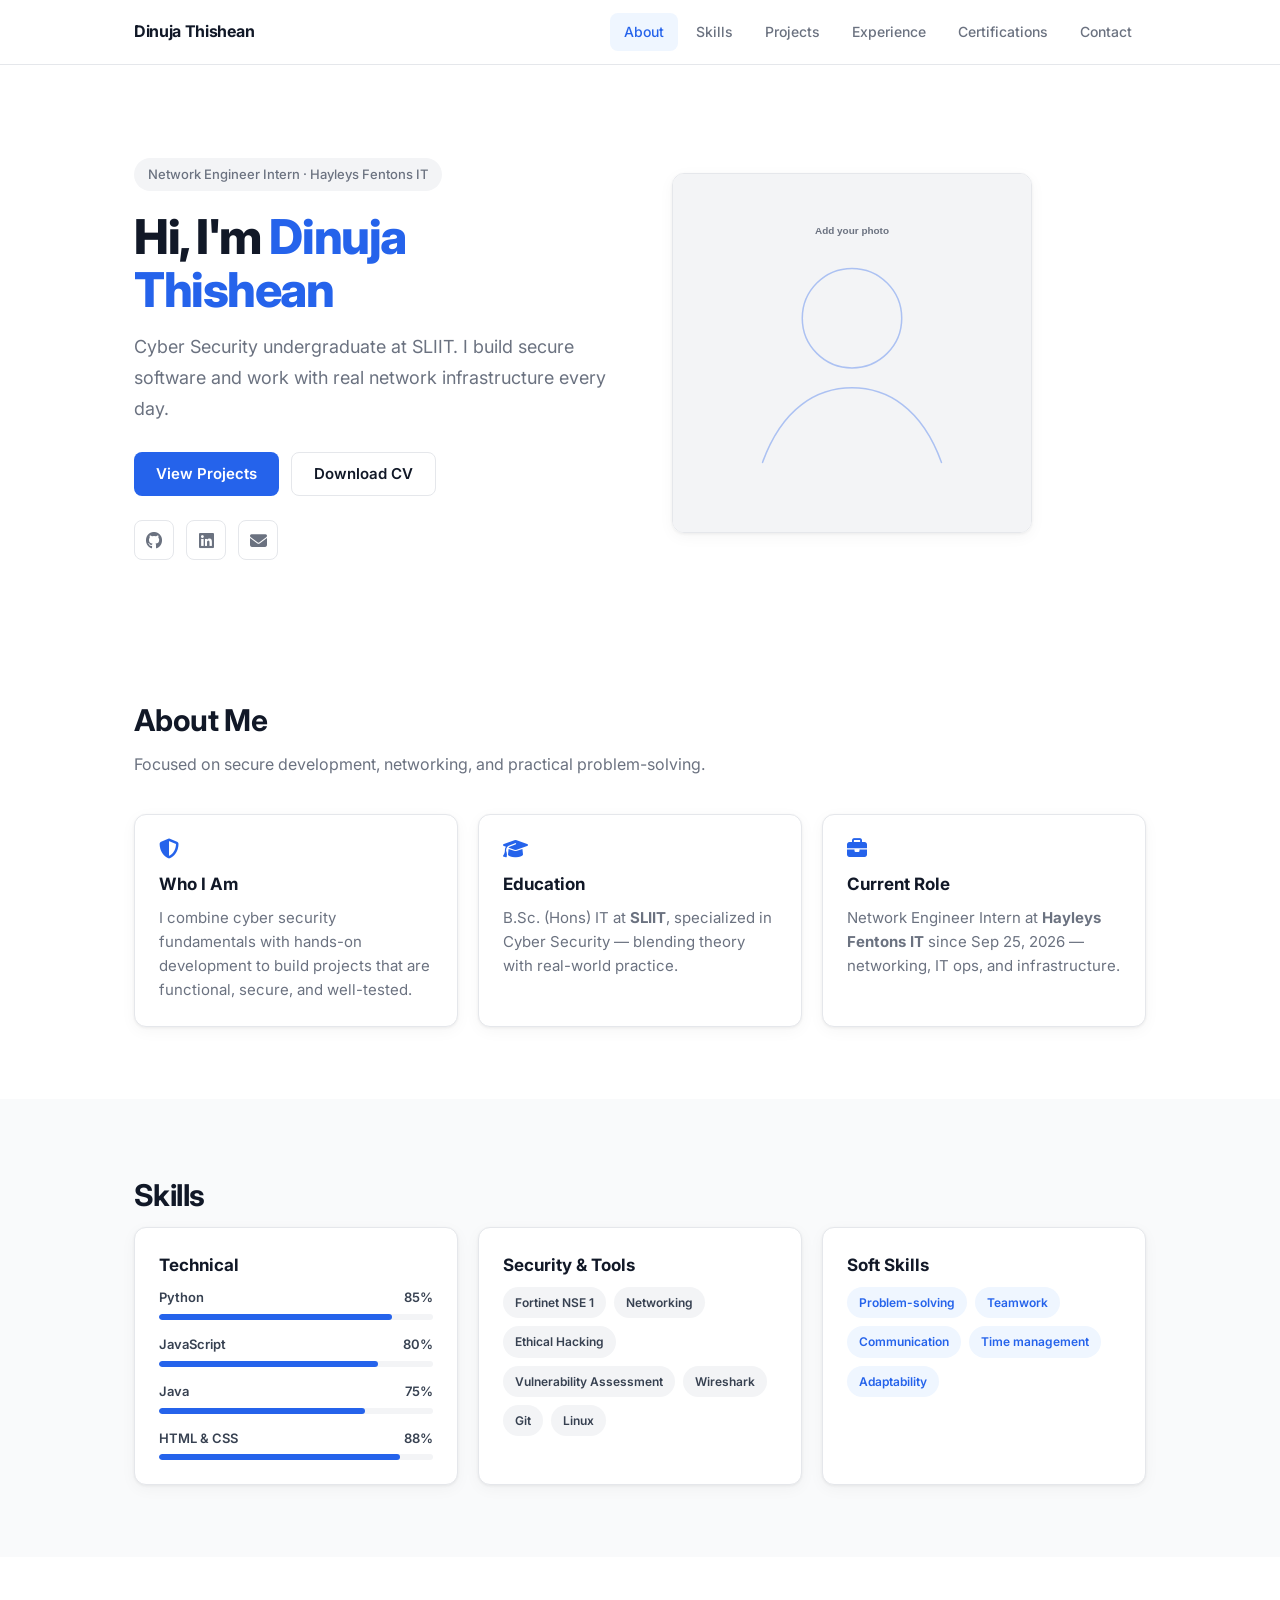
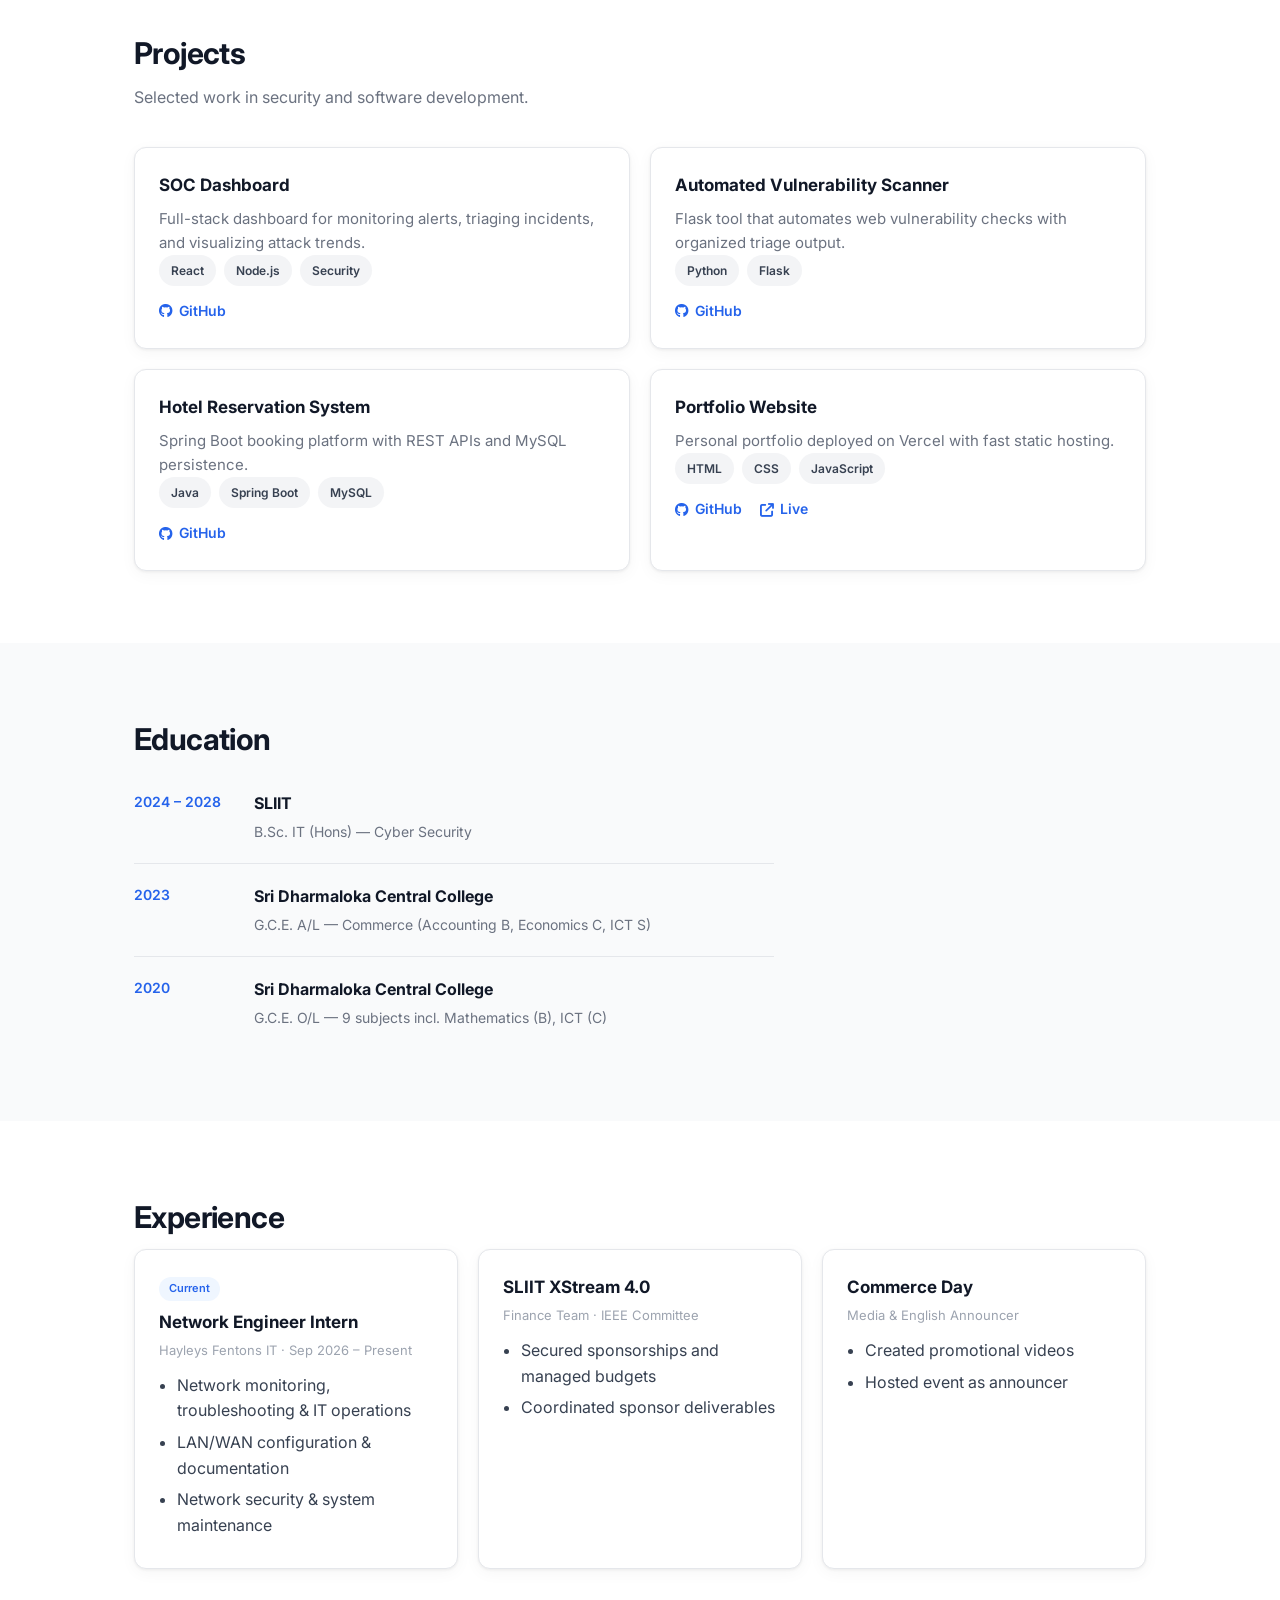
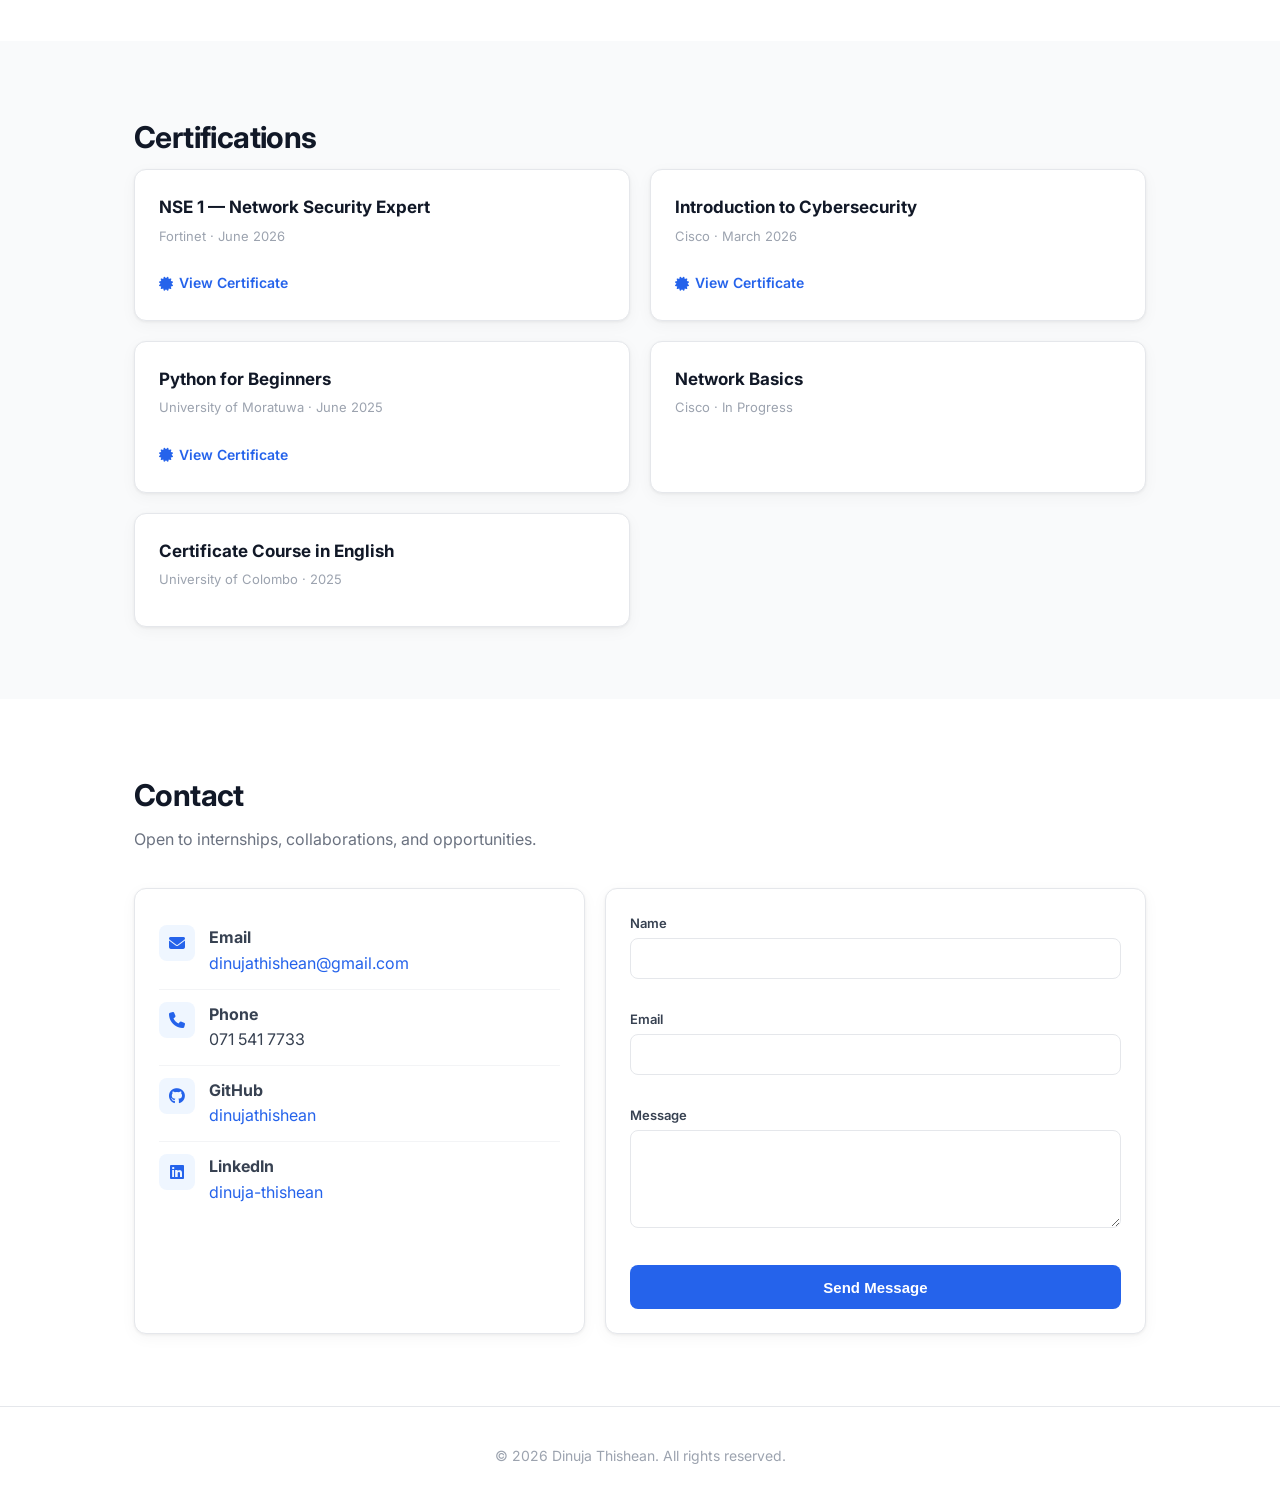
==== commit d3f3719c: "Reset to a clean, simple professional portfolio layout. Remove experimental themes in favor of a fam" ====
--- a/index.html
+++ b/index.html
@@ -4,335 +4,258 @@
     <meta charset="UTF-8" />
     <meta name="viewport" content="width=device-width, initial-scale=1.0" />
     <meta name="color-scheme" content="light" />
-    <meta name="theme-color" content="#f0eeea" />
-    <title>Dinuja Thishean — Cyber Security Portfolio</title>
-    <meta name="description" content="Professional security dossier portfolio of Dinuja Thishean — Network Engineer Intern, Cyber Security undergraduate at SLIIT." />
+    <meta name="theme-color" content="#ffffff" />
+    <title>Dinuja Thishean — Portfolio</title>
+    <meta name="description" content="Portfolio of Dinuja Thishean — Network Engineer Intern and Cyber Security student at SLIIT." />
     <meta name="author" content="Dinuja Thishean" />
-    <meta property="og:title" content="Dinuja Thishean | Security Dossier Portfolio" />
-    <meta property="og:description" content="Network Engineer Intern & Cyber Security student — projects, certifications, and experience." />
+    <meta property="og:title" content="Dinuja Thishean | Portfolio" />
     <meta property="og:url" content="https://dinuja-portfolio.vercel.app" />
     <link rel="icon" href="icon.svg" type="image/svg+xml" />
-
     <link rel="preconnect" href="https://fonts.googleapis.com" />
     <link rel="preconnect" href="https://fonts.gstatic.com" crossorigin />
-    <link href="https://fonts.googleapis.com/css2?family=DM+Sans:ital,opsz,wght@0,9..40,400;0,9..40,500;0,9..40,600;0,9..40,700;1,9..40,400&family=Fraunces:opsz,wght@9..144,600;9..144,700;9..144,800&display=swap" rel="stylesheet" />
-
+    <link href="https://fonts.googleapis.com/css2?family=Inter:wght@400;500;600;700;800&display=swap" rel="stylesheet" />
     <link rel="stylesheet" href="https://cdnjs.cloudflare.com/ajax/libs/font-awesome/6.5.0/css/all.min.css" crossorigin="anonymous" referrerpolicy="no-referrer" />
     <link rel="stylesheet" href="assets/css/style.css" />
   </head>
   <body>
     <a class="skip-link" href="#main">Skip to content</a>
 
-    <div class="layout" id="top">
-      <!-- Fixed identity panel — unique dossier sidebar -->
-      <aside class="sidebar" id="sidebar" aria-label="Profile and navigation">
-        <div class="sidebar-inner">
-          <div class="dossier-mark" aria-hidden="true">
-            <span class="dossier-mark__ring"></span>
-            <i class="fa-solid fa-shield-halved"></i>
-          </div>
-
-          <div class="sidebar-profile">
-            <div class="sidebar-photo">
-              <img src="assets/img/profile-placeholder.svg" alt="Dinuja Thishean" width="160" height="160" />
-            </div>
-            <h1 class="sidebar-name">Dinuja Thishean</h1>
-            <p class="sidebar-role">Network Engineer Intern</p>
-            <p class="sidebar-org">Hayleys Fentons IT</p>
-          </div>
-
-          <div class="dossier-meta">
-            <div class="dossier-meta__row">
-              <span class="dossier-meta__key">Dossier ID</span>
-              <span class="dossier-meta__val">DT-2024-CS</span>
-            </div>
-            <div class="dossier-meta__row">
-              <span class="dossier-meta__key">Status</span>
-              <span class="dossier-meta__val dossier-meta__val--live"><span class="live-dot"></span> Active</span>
-            </div>
-            <div class="dossier-meta__row">
-              <span class="dossier-meta__key">Focus</span>
-              <span class="dossier-meta__val">Cyber Security</span>
-            </div>
-          </div>
-
-          <nav class="sidebar-nav" id="navLinks" aria-label="Primary">
-            <a class="nav-link" href="#home"><span class="nav-num">00</span> Overview</a>
-            <a class="nav-link" href="#about"><span class="nav-num">01</span> About</a>
-            <a class="nav-link" href="#skills"><span class="nav-num">02</span> Skills</a>
-            <a class="nav-link" href="#projects"><span class="nav-num">03</span> Projects</a>
-            <a class="nav-link" href="#education"><span class="nav-num">04</span> Education</a>
-            <a class="nav-link" href="#experience"><span class="nav-num">05</span> Experience</a>
-            <a class="nav-link" href="#certifications"><span class="nav-num">06</span> Credentials</a>
-            <a class="nav-link" href="#contact"><span class="nav-num">07</span> Contact</a>
-          </nav>
-
-          <a class="btn btn-block" href="Dinuja_Thishean_CV.pdf" download>
-            <i class="fa-solid fa-file-arrow-down" aria-hidden="true"></i>
-            Download CV
-          </a>
-
-          <div class="sidebar-social">
-            <a class="icon-link" href="https://github.com/dinujathishean" target="_blank" rel="noopener" aria-label="GitHub"><i class="fa-brands fa-github"></i></a>
-            <a class="icon-link" href="https://www.linkedin.com/in/dinuja-thishean-b1451427b/" target="_blank" rel="noopener" aria-label="LinkedIn"><i class="fa-brands fa-linkedin"></i></a>
-            <a class="icon-link" href="mailto:dinujathishean@gmail.com" aria-label="Email"><i class="fa-solid fa-envelope"></i></a>
-          </div>
-        </div>
-      </aside>
-
-      <button class="sidebar-toggle" id="navToggle" type="button" aria-label="Open menu" aria-expanded="false">
-        <span class="sidebar-toggle__bars"></span>
-      </button>
-      <div class="sidebar-backdrop" id="sidebarBackdrop" hidden></div>
-
-      <!-- Main dossier chapters -->
-      <div class="main-wrap">
-        <main id="main">
-          <section class="chapter" id="home">
-            <header class="chapter-head reveal">
-              <span class="chapter-num" aria-hidden="true">00</span>
-              <div>
-                <p class="chapter-label">Security Dossier</p>
-                <h2 class="chapter-title">Professional Overview</h2>
+    <header class="header" id="top">
+      <nav class="nav container" aria-label="Primary">
+        <a class="logo" href="#top">Dinuja Thishean</a>
+        <button class="menu-btn" id="navToggle" type="button" aria-label="Open menu" aria-expanded="false">
+          <span></span><span></span><span></span>
+        </button>
+        <div class="nav-links" id="navLinks">
+          <a class="nav-link" href="#about">About</a>
+          <a class="nav-link" href="#skills">Skills</a>
+          <a class="nav-link" href="#projects">Projects</a>
+          <a class="nav-link" href="#experience">Experience</a>
+          <a class="nav-link" href="#certifications">Certifications</a>
+          <a class="nav-link" href="#contact">Contact</a>
+        </div>
+      </nav>
+    </header>
+
+    <main id="main">
+      <section class="hero" id="home">
+        <div class="container hero-inner">
+          <div class="hero-text reveal">
+            <p class="tag">Network Engineer Intern · Hayleys Fentons IT</p>
+            <h1>Hi, I'm <span class="highlight">Dinuja Thishean</span></h1>
+            <p class="lead">Cyber Security undergraduate at SLIIT. I build secure software and work with real network infrastructure every day.</p>
+            <div class="hero-btns">
+              <a class="btn btn-primary" href="#projects">View Projects</a>
+              <a class="btn btn-outline" href="Dinuja_Thishean_CV.pdf" download>Download CV</a>
+            </div>
+            <div class="hero-social">
+              <a href="https://github.com/dinujathishean" target="_blank" rel="noopener" aria-label="GitHub"><i class="fa-brands fa-github"></i></a>
+              <a href="https://www.linkedin.com/in/dinuja-thishean-b1451427b/" target="_blank" rel="noopener" aria-label="LinkedIn"><i class="fa-brands fa-linkedin"></i></a>
+              <a href="mailto:dinujathishean@gmail.com" aria-label="Email"><i class="fa-solid fa-envelope"></i></a>
+            </div>
+          </div>
+          <div class="hero-photo reveal">
+            <img src="assets/img/profile-placeholder.svg" alt="Dinuja Thishean" width="360" height="360" />
+          </div>
+        </div>
+      </section>
+
+      <section class="section" id="about">
+        <div class="container">
+          <h2 class="section-title reveal">About Me</h2>
+          <p class="section-desc reveal">Focused on secure development, networking, and practical problem-solving.</p>
+          <div class="grid-3">
+            <div class="card reveal">
+              <i class="card-icon fa-solid fa-shield-halved"></i>
+              <h3>Who I Am</h3>
+              <p>I combine cyber security fundamentals with hands-on development to build projects that are functional, secure, and well-tested.</p>
+            </div>
+            <div class="card reveal">
+              <i class="card-icon fa-solid fa-graduation-cap"></i>
+              <h3>Education</h3>
+              <p>B.Sc. (Hons) IT at <strong>SLIIT</strong>, specialized in Cyber Security — blending theory with real-world practice.</p>
+            </div>
+            <div class="card reveal">
+              <i class="card-icon fa-solid fa-briefcase"></i>
+              <h3>Current Role</h3>
+              <p>Network Engineer Intern at <strong>Hayleys Fentons IT</strong> since Sep 25, 2026 — networking, IT ops, and infrastructure.</p>
+            </div>
+          </div>
+        </div>
+      </section>
+
+      <section class="section section-gray" id="skills">
+        <div class="container">
+          <h2 class="section-title reveal">Skills</h2>
+          <div class="grid-3">
+            <div class="card reveal">
+              <h3>Technical</h3>
+              <div class="skill"><div class="skill-row"><span>Python</span><span>85%</span></div><div class="bar"><div class="fill" data-level="85"></div></div></div>
+              <div class="skill"><div class="skill-row"><span>JavaScript</span><span>80%</span></div><div class="bar"><div class="fill" data-level="80"></div></div></div>
+              <div class="skill"><div class="skill-row"><span>Java</span><span>75%</span></div><div class="bar"><div class="fill" data-level="75"></div></div></div>
+              <div class="skill"><div class="skill-row"><span>HTML &amp; CSS</span><span>88%</span></div><div class="bar"><div class="fill" data-level="88"></div></div></div>
+            </div>
+            <div class="card reveal">
+              <h3>Security &amp; Tools</h3>
+              <div class="tags">
+                <span>Fortinet NSE 1</span><span>Networking</span><span>Ethical Hacking</span>
+                <span>Vulnerability Assessment</span><span>Wireshark</span><span>Git</span><span>Linux</span>
               </div>
-            </header>
-
-            <div class="overview reveal">
-              <p class="overview-lead">
-                Cyber Security undergraduate at <strong>SLIIT</strong> and <strong>Network Engineer Intern</strong> at Hayleys Fentons IT — building secure systems with hands-on networking and development experience.
-              </p>
-              <div class="overview-stats">
-                <div class="ostat"><span class="ostat__n">3+</span><span class="ostat__l">Security Projects</span></div>
-                <div class="ostat"><span class="ostat__n">5</span><span class="ostat__l">Certifications</span></div>
-                <div class="ostat"><span class="ostat__n">NSE 1</span><span class="ostat__l">Fortinet Certified</span></div>
-                <div class="ostat"><span class="ostat__n">2028</span><span class="ostat__l">Graduation</span></div>
+            </div>
+            <div class="card reveal">
+              <h3>Soft Skills</h3>
+              <div class="tags tags-blue">
+                <span>Problem-solving</span><span>Teamwork</span><span>Communication</span>
+                <span>Time management</span><span>Adaptability</span>
               </div>
-              <div class="overview-actions">
-                <a class="btn" href="#projects">Explore Projects</a>
-                <a class="btn btn-ghost" href="#contact">Get in Touch</a>
-              </div>
-            </div>
-          </section>
-
-          <section class="chapter" id="about">
-            <header class="chapter-head reveal">
-              <span class="chapter-num">01</span>
-              <div>
-                <p class="chapter-label">Chapter One</p>
-                <h2 class="chapter-title">About Me</h2>
-                <p class="chapter-desc">Building secure, reliable, and user-focused digital solutions.</p>
-              </div>
-            </header>
-            <div class="card-grid cols-3">
-              <article class="card reveal">
-                <div class="card-icon"><i class="fa-solid fa-shield-halved"></i></div>
-                <h3>Introduction</h3>
-                <p>I combine cyber security fundamentals with hands-on web development to create projects that are functional and resilient — secure coding, vulnerability assessment, and continuous learning.</p>
-              </article>
-              <article class="card reveal">
-                <div class="card-icon"><i class="fa-solid fa-graduation-cap"></i></div>
-                <h3>Academic Focus</h3>
-                <p>B.Sc. (Hons) in Information Technology at <strong>SLIIT</strong>, specialized in Cyber Security — blending theory with real-world secure development.</p>
-              </article>
-              <article class="card reveal">
-                <div class="card-icon"><i class="fa-solid fa-network-wired"></i></div>
-                <h3>Current Role</h3>
-                <p>Network Engineer Intern at <strong>Hayleys Fentons IT</strong> since Sep 25, 2026 — networking, IT operations, and infrastructure alongside cyber security studies.</p>
-              </article>
-            </div>
-          </section>
-
-          <section class="chapter chapter--alt" id="skills">
-            <header class="chapter-head reveal">
-              <span class="chapter-num">02</span>
-              <div>
-                <p class="chapter-label">Chapter Two</p>
-                <h2 class="chapter-title">Skills &amp; Toolkit</h2>
-                <p class="chapter-desc">Technical depth in security and development.</p>
-              </div>
-            </header>
-            <div class="card-grid cols-skills">
-              <article class="card reveal">
-                <h3>Core Competencies</h3>
-                <div class="skill"><div class="skill-top"><span>Python</span><span>85%</span></div><div class="skill-bar"><div class="skill-fill" data-level="85"></div></div></div>
-                <div class="skill"><div class="skill-top"><span>JavaScript</span><span>80%</span></div><div class="skill-bar"><div class="skill-fill" data-level="80"></div></div></div>
-                <div class="skill"><div class="skill-top"><span>Java</span><span>75%</span></div><div class="skill-bar"><div class="skill-fill" data-level="75"></div></div></div>
-                <div class="skill"><div class="skill-top"><span>HTML &amp; CSS</span><span>88%</span></div><div class="skill-bar"><div class="skill-fill" data-level="88"></div></div></div>
-              </article>
-              <article class="card reveal">
-                <h3>Security &amp; Tools</h3>
-                <div class="pills">
-                  <span class="pill">Fortinet NSE 1</span><span class="pill">Networking</span><span class="pill">Ethical Hacking</span>
-                  <span class="pill">Vulnerability Assessment</span><span class="pill">Wireshark</span><span class="pill">Git &amp; GitHub</span>
-                  <span class="pill">Linux</span><span class="pill">Postman</span>
-                </div>
-              </article>
-              <article class="card reveal">
-                <h3>Professional Skills</h3>
-                <div class="pills">
-                  <span class="pill pill--accent">Problem-solving</span><span class="pill pill--accent">Teamwork</span>
-                  <span class="pill pill--accent">Communication</span><span class="pill pill--accent">Time management</span>
-                  <span class="pill pill--accent">Adaptability</span>
-                </div>
-              </article>
-            </div>
-          </section>
-
-          <section class="chapter" id="projects">
-            <header class="chapter-head reveal">
-              <span class="chapter-num">03</span>
-              <div>
-                <p class="chapter-label">Chapter Three</p>
-                <h2 class="chapter-title">Project Archive</h2>
-                <p class="chapter-desc">Security and development work with measurable outcomes.</p>
-              </div>
-            </header>
-            <div class="bento">
-              <article class="bento-item bento-item--featured card reveal">
-                <span class="bento-tag">Featured</span>
-                <h3>SOC Dashboard</h3>
-                <p>Full-stack SOC-style dashboard for monitoring alerts, triaging incidents, and visualizing attack trends.</p>
-                <div class="tags"><span>React</span><span>Node.js</span><span>Security</span></div>
-                <a class="link" href="https://github.com/dinujathishean/SOC-Dashboard" target="_blank" rel="noopener"><i class="fa-brands fa-github"></i> View Code</a>
-              </article>
-              <article class="bento-item card reveal">
-                <h3>Vulnerability Scanner</h3>
-                <p>Flask tool automating web vulnerability checks with organized triage output.</p>
-                <div class="tags"><span>Python</span><span>Flask</span></div>
-                <a class="link" href="https://github.com/dinujathishean/Automated-Vulnerability-Scanner" target="_blank" rel="noopener"><i class="fa-brands fa-github"></i> Code</a>
-              </article>
-              <article class="bento-item card reveal">
-                <h3>Hotel Reservation System</h3>
-                <p>Spring Boot booking platform with REST APIs and MySQL persistence.</p>
-                <div class="tags"><span>Java</span><span>Spring Boot</span></div>
-                <a class="link" href="https://github.com/dinujathishean" target="_blank" rel="noopener"><i class="fa-brands fa-github"></i> GitHub</a>
-              </article>
-              <article class="bento-item card reveal">
-                <h3>Portfolio Website</h3>
-                <p>This security dossier — fast, static, deployed on Vercel.</p>
-                <div class="tags"><span>HTML</span><span>CSS</span><span>JS</span></div>
-                <a class="link" href="https://github.com/dinujathishean/Portfolio" target="_blank" rel="noopener"><i class="fa-brands fa-github"></i> Code</a>
-                <a class="link" href="https://dinuja-portfolio.vercel.app" target="_blank" rel="noopener"><i class="fa-solid fa-arrow-up-right-from-square"></i> Live</a>
-              </article>
-            </div>
-          </section>
-
-          <section class="chapter chapter--alt" id="education">
-            <header class="chapter-head reveal">
-              <span class="chapter-num">04</span>
-              <div>
-                <p class="chapter-label">Chapter Four</p>
-                <h2 class="chapter-title">Education</h2>
-              </div>
-            </header>
-            <div class="timeline">
-              <article class="timeline-item reveal"><div class="timeline-year">2024–2028</div><div><h3>SLIIT</h3><p class="timeline-sub">B.Sc. IT (Hons) — Cyber Security</p></div></article>
-              <article class="timeline-item reveal"><div class="timeline-year">2023</div><div><h3>Sri Dharmaloka Central College</h3><p class="timeline-sub">G.C.E. A/L — Commerce (Accounting B, Economics C, ICT S)</p></div></article>
-              <article class="timeline-item reveal"><div class="timeline-year">2020</div><div><h3>Sri Dharmaloka Central College</h3><p class="timeline-sub">G.C.E. O/L — 9 subjects incl. Mathematics (B), ICT (C)</p></div></article>
-            </div>
-          </section>
-
-          <section class="chapter" id="experience">
-            <header class="chapter-head reveal">
-              <span class="chapter-num">05</span>
-              <div>
-                <p class="chapter-label">Chapter Five</p>
-                <h2 class="chapter-title">Experience</h2>
-              </div>
-            </header>
-            <div class="card-grid cols-3">
-              <article class="card reveal card--highlight">
-                <span class="card-badge">Current</span>
-                <h3>Network Engineer Intern</h3>
-                <p class="card-meta">Hayleys Fentons IT · Sep 2026 – Present</p>
-                <ul><li>Network monitoring, troubleshooting &amp; IT operations</li><li>LAN/WAN configuration &amp; documentation</li><li>Network security practices &amp; maintenance</li></ul>
-              </article>
-              <article class="card reveal">
-                <h3>SLIIT XStream 4.0</h3>
-                <p class="card-meta">Finance Team · IEEE Committee</p>
-                <ul><li>Secured sponsorships and managed event budgets</li><li>Aligned sponsor deliverables with timelines</li></ul>
-              </article>
-              <article class="card reveal">
-                <h3>Commerce Day</h3>
-                <p class="card-meta">Media &amp; English Announcer</p>
-                <ul><li>Created promotional videos for event build-up</li><li>Hosted programme as English announcer</li></ul>
-              </article>
-            </div>
-          </section>
-
-          <section class="chapter chapter--alt" id="certifications">
-            <header class="chapter-head reveal">
-              <span class="chapter-num">06</span>
-              <div>
-                <p class="chapter-label">Chapter Six</p>
-                <h2 class="chapter-title">Verified Credentials</h2>
-                <p class="chapter-desc">Industry and academic certifications with proof on file.</p>
-              </div>
-            </header>
-            <div class="cred-grid">
-              <article class="cred card reveal">
-                <div class="verify-seal" aria-hidden="true"><i class="fa-solid fa-check"></i></div>
-                <h3>NSE 1 — Network Security Expert</h3>
-                <p class="card-meta">Fortinet · June 2026</p>
-                <a class="link" href="assets/certificates/NSE-1-certificate.pdf" target="_blank" rel="noopener"><i class="fa-solid fa-certificate"></i> Verify PDF</a>
-              </article>
-              <article class="cred card reveal">
-                <div class="verify-seal" aria-hidden="true"><i class="fa-solid fa-check"></i></div>
-                <h3>Introduction to Cybersecurity</h3>
-                <p class="card-meta">Cisco · March 2026</p>
-                <a class="link" href="assets/certificates/Introduction-to-Cybersecurity-certificate.pdf" target="_blank" rel="noopener"><i class="fa-solid fa-certificate"></i> Verify PDF</a>
-              </article>
-              <article class="cred card reveal">
-                <h3>Network Basics</h3>
-                <p class="card-meta">Cisco · In Progress</p>
-              </article>
-              <article class="cred card reveal">
-                <div class="verify-seal" aria-hidden="true"><i class="fa-solid fa-check"></i></div>
-                <h3>Python for Beginners</h3>
-                <p class="card-meta">University of Moratuwa · June 2025</p>
-                <a class="link" href="assets/certificates/Python-for-Beginners-certificate.pdf" target="_blank" rel="noopener"><i class="fa-solid fa-certificate"></i> Verify PDF</a>
-              </article>
-              <article class="cred card reveal">
-                <h3>Certificate Course in English</h3>
-                <p class="card-meta">University of Colombo · 2025</p>
-              </article>
-            </div>
-          </section>
-
-          <section class="chapter" id="contact">
-            <header class="chapter-head reveal">
-              <span class="chapter-num">07</span>
-              <div>
-                <p class="chapter-label">Chapter Seven</p>
-                <h2 class="chapter-title">Contact</h2>
-                <p class="chapter-desc">Open to internships, collaborations, and security discussions.</p>
-              </div>
-            </header>
-            <div class="contact-split">
-              <div class="contact-direct card reveal">
-                <div class="contact-row"><i class="fa-solid fa-envelope"></i><div><span>Email</span><a href="mailto:dinujathishean@gmail.com">dinujathishean@gmail.com</a></div></div>
-                <div class="contact-row"><i class="fa-solid fa-phone"></i><div><span>Phone</span><p>071 541 7733</p></div></div>
-                <div class="contact-row"><i class="fa-brands fa-github"></i><div><span>GitHub</span><a href="https://github.com/dinujathishean" target="_blank" rel="noopener">dinujathishean</a></div></div>
-                <div class="contact-row"><i class="fa-brands fa-linkedin"></i><div><span>LinkedIn</span><a href="https://www.linkedin.com/in/dinuja-thishean-b1451427b/" target="_blank" rel="noopener">dinuja-thishean</a></div></div>
-              </div>
-              <form class="card contact-form reveal" id="contactForm" novalidate>
-                <div class="field"><label for="contactName">Name</label><input id="contactName" type="text" placeholder="Your name" required /><p class="error" id="errName"></p></div>
-                <div class="field"><label for="contactEmail">Email</label><input id="contactEmail" type="email" placeholder="you@example.com" required /><p class="error" id="errEmail"></p></div>
-                <div class="field"><label for="contactMessage">Message</label><textarea id="contactMessage" rows="4" placeholder="Your message..." required></textarea><p class="error" id="errMessage"></p></div>
-                <button class="btn" type="submit"><i class="fa-solid fa-paper-plane"></i> Send Message</button>
-                <p class="form-success" id="formSuccess" hidden>Message ready — connect a backend to deliver it.</p>
-              </form>
-            </div>
-          </section>
-        </main>
-
-        <footer class="footer">
-          <p>© <span id="year"></span> Dinuja Thishean · Security Dossier Portfolio</p>
-        </footer>
+            </div>
+          </div>
+        </div>
+      </section>
+
+      <section class="section" id="projects">
+        <div class="container">
+          <h2 class="section-title reveal">Projects</h2>
+          <p class="section-desc reveal">Selected work in security and software development.</p>
+          <div class="grid-2">
+            <article class="card reveal">
+              <h3>SOC Dashboard</h3>
+              <p>Full-stack dashboard for monitoring alerts, triaging incidents, and visualizing attack trends.</p>
+              <div class="tags"><span>React</span><span>Node.js</span><span>Security</span></div>
+              <a class="card-link" href="https://github.com/dinujathishean/SOC-Dashboard" target="_blank" rel="noopener"><i class="fa-brands fa-github"></i> GitHub</a>
+            </article>
+            <article class="card reveal">
+              <h3>Automated Vulnerability Scanner</h3>
+              <p>Flask tool that automates web vulnerability checks with organized triage output.</p>
+              <div class="tags"><span>Python</span><span>Flask</span></div>
+              <a class="card-link" href="https://github.com/dinujathishean/Automated-Vulnerability-Scanner" target="_blank" rel="noopener"><i class="fa-brands fa-github"></i> GitHub</a>
+            </article>
+            <article class="card reveal">
+              <h3>Hotel Reservation System</h3>
+              <p>Spring Boot booking platform with REST APIs and MySQL persistence.</p>
+              <div class="tags"><span>Java</span><span>Spring Boot</span><span>MySQL</span></div>
+              <a class="card-link" href="https://github.com/dinujathishean" target="_blank" rel="noopener"><i class="fa-brands fa-github"></i> GitHub</a>
+            </article>
+            <article class="card reveal">
+              <h3>Portfolio Website</h3>
+              <p>Personal portfolio deployed on Vercel with fast static hosting.</p>
+              <div class="tags"><span>HTML</span><span>CSS</span><span>JavaScript</span></div>
+              <a class="card-link" href="https://github.com/dinujathishean/Portfolio" target="_blank" rel="noopener"><i class="fa-brands fa-github"></i> GitHub</a>
+              <a class="card-link" href="https://dinuja-portfolio.vercel.app" target="_blank" rel="noopener"><i class="fa-solid fa-arrow-up-right-from-square"></i> Live</a>
+            </article>
+          </div>
+        </div>
+      </section>
+
+      <section class="section section-gray" id="education">
+        <div class="container">
+          <h2 class="section-title reveal">Education</h2>
+          <div class="timeline">
+            <div class="timeline-item reveal">
+              <span class="timeline-date">2024 – 2028</span>
+              <div><h3>SLIIT</h3><p>B.Sc. IT (Hons) — Cyber Security</p></div>
+            </div>
+            <div class="timeline-item reveal">
+              <span class="timeline-date">2023</span>
+              <div><h3>Sri Dharmaloka Central College</h3><p>G.C.E. A/L — Commerce (Accounting B, Economics C, ICT S)</p></div>
+            </div>
+            <div class="timeline-item reveal">
+              <span class="timeline-date">2020</span>
+              <div><h3>Sri Dharmaloka Central College</h3><p>G.C.E. O/L — 9 subjects incl. Mathematics (B), ICT (C)</p></div>
+            </div>
+          </div>
+        </div>
+      </section>
+
+      <section class="section" id="experience">
+        <div class="container">
+          <h2 class="section-title reveal">Experience</h2>
+          <div class="grid-3">
+            <div class="card reveal">
+              <span class="badge">Current</span>
+              <h3>Network Engineer Intern</h3>
+              <p class="meta">Hayleys Fentons IT · Sep 2026 – Present</p>
+              <ul>
+                <li>Network monitoring, troubleshooting &amp; IT operations</li>
+                <li>LAN/WAN configuration &amp; documentation</li>
+                <li>Network security &amp; system maintenance</li>
+              </ul>
+            </div>
+            <div class="card reveal">
+              <h3>SLIIT XStream 4.0</h3>
+              <p class="meta">Finance Team · IEEE Committee</p>
+              <ul><li>Secured sponsorships and managed budgets</li><li>Coordinated sponsor deliverables</li></ul>
+            </div>
+            <div class="card reveal">
+              <h3>Commerce Day</h3>
+              <p class="meta">Media &amp; English Announcer</p>
+              <ul><li>Created promotional videos</li><li>Hosted event as announcer</li></ul>
+            </div>
+          </div>
+        </div>
+      </section>
+
+      <section class="section section-gray" id="certifications">
+        <div class="container">
+          <h2 class="section-title reveal">Certifications</h2>
+          <div class="grid-2">
+            <div class="card reveal">
+              <h3>NSE 1 — Network Security Expert</h3>
+              <p class="meta">Fortinet · June 2026</p>
+              <a class="card-link" href="assets/certificates/NSE-1-certificate.pdf" target="_blank" rel="noopener"><i class="fa-solid fa-certificate"></i> View Certificate</a>
+            </div>
+            <div class="card reveal">
+              <h3>Introduction to Cybersecurity</h3>
+              <p class="meta">Cisco · March 2026</p>
+              <a class="card-link" href="assets/certificates/Introduction-to-Cybersecurity-certificate.pdf" target="_blank" rel="noopener"><i class="fa-solid fa-certificate"></i> View Certificate</a>
+            </div>
+            <div class="card reveal">
+              <h3>Python for Beginners</h3>
+              <p class="meta">University of Moratuwa · June 2025</p>
+              <a class="card-link" href="assets/certificates/Python-for-Beginners-certificate.pdf" target="_blank" rel="noopener"><i class="fa-solid fa-certificate"></i> View Certificate</a>
+            </div>
+            <div class="card reveal">
+              <h3>Network Basics</h3>
+              <p class="meta">Cisco · In Progress</p>
+            </div>
+            <div class="card reveal">
+              <h3>Certificate Course in English</h3>
+              <p class="meta">University of Colombo · 2025</p>
+            </div>
+          </div>
+        </div>
+      </section>
+
+      <section class="section" id="contact">
+        <div class="container">
+          <h2 class="section-title reveal">Contact</h2>
+          <p class="section-desc reveal">Open to internships, collaborations, and opportunities.</p>
+          <div class="contact-grid">
+            <div class="card reveal">
+              <div class="contact-item"><i class="fa-solid fa-envelope"></i><div><strong>Email</strong><br><a href="mailto:dinujathishean@gmail.com">dinujathishean@gmail.com</a></div></div>
+              <div class="contact-item"><i class="fa-solid fa-phone"></i><div><strong>Phone</strong><br>071 541 7733</div></div>
+              <div class="contact-item"><i class="fa-brands fa-github"></i><div><strong>GitHub</strong><br><a href="https://github.com/dinujathishean" target="_blank" rel="noopener">dinujathishean</a></div></div>
+              <div class="contact-item"><i class="fa-brands fa-linkedin"></i><div><strong>LinkedIn</strong><br><a href="https://www.linkedin.com/in/dinuja-thishean-b1451427b/" target="_blank" rel="noopener">dinuja-thishean</a></div></div>
+            </div>
+            <form class="card contact-form reveal" id="contactForm" novalidate>
+              <div class="field"><label for="contactName">Name</label><input id="contactName" type="text" required /><p class="error" id="errName"></p></div>
+              <div class="field"><label for="contactEmail">Email</label><input id="contactEmail" type="email" required /><p class="error" id="errEmail"></p></div>
+              <div class="field"><label for="contactMessage">Message</label><textarea id="contactMessage" rows="4" required></textarea><p class="error" id="errMessage"></p></div>
+              <button class="btn btn-primary" type="submit">Send Message</button>
+              <p class="success" id="formSuccess" hidden>Thank you! Your message is ready to send.</p>
+            </form>
+          </div>
+        </div>
+      </section>
+    </main>
+
+    <footer class="footer">
+      <div class="container">
+        <p>© <span id="year"></span> Dinuja Thishean. All rights reserved.</p>
       </div>
-    </div>
-
-    <button class="to-top" id="toTop" type="button" aria-label="Back to top"><i class="fa-solid fa-arrow-up"></i></button>
+    </footer>
+
+    <button class="to-top" id="toTop" aria-label="Back to top"><i class="fa-solid fa-arrow-up"></i></button>
     <script src="assets/js/main.js"></script>
   </body>
 </html>
--- a/assets/css/style.css
+++ b/assets/css/style.css
@@ -1,22 +1,18 @@
 :root {
-  --paper: #f0eeea;
-  --paper-alt: #e8e5df;
-  --ink: #1a2332;
-  --ink-soft: #3d4f63;
-  --ink-muted: #6b7c8f;
-  --teal: #1a6b5c;
-  --teal-light: #e8f4f1;
-  --gold: #b8860b;
-  --gold-soft: #faf6eb;
   --white: #ffffff;
-  --border: #d4cfc6;
-  --shadow: 0 4px 24px rgba(26, 35, 50, 0.07);
-  --shadow-lg: 0 16px 48px rgba(26, 35, 50, 0.1);
-  --ring: 0 0 0 3px rgba(26, 107, 92, 0.2);
-  --sidebar-w: 300px;
-  --font: "DM Sans", system-ui, sans-serif;
-  --font-display: "Fraunces", Georgia, serif;
+  --gray-50: #f9fafb;
+  --gray-100: #f3f4f6;
+  --gray-200: #e5e7eb;
+  --gray-400: #9ca3af;
+  --gray-500: #6b7280;
+  --gray-700: #374151;
+  --gray-900: #111827;
+  --blue: #2563eb;
+  --blue-dark: #1d4ed8;
+  --blue-light: #eff6ff;
   --radius: 12px;
+  --shadow: 0 1px 3px rgba(0,0,0,0.06), 0 4px 16px rgba(0,0,0,0.04);
+  --max: 1060px;
 }
 
 *, *::before, *::after { box-sizing: border-box; }
@@ -24,799 +20,303 @@
 
 body {
   margin: 0;
-  font-family: var(--font);
-  color: var(--ink);
-  background: var(--paper);
-  line-height: 1.65;
+  font-family: "Inter", system-ui, sans-serif;
+  color: var(--gray-700);
+  background: var(--white);
+  line-height: 1.6;
   -webkit-font-smoothing: antialiased;
 }
 
 img { max-width: 100%; display: block; }
 a { color: inherit; text-decoration: none; }
-ul { margin: 0; padding-left: 18px; color: var(--ink-soft); }
-ul li { margin: 8px 0; }
+ul { margin: 0; padding-left: 18px; }
+ul li { margin: 6px 0; }
+
+.container { max-width: var(--max); margin: 0 auto; padding: 0 24px; }
 
 .skip-link {
   position: absolute; left: -9999px; top: 12px;
-  background: var(--white); padding: 10px 16px; border-radius: 8px; z-index: 9999;
-}
-.skip-link:focus { left: 16px; box-shadow: var(--ring); outline: none; }
-
-/* ── Layout: fixed dossier sidebar + scrolling chapters ── */
-.layout {
-  display: flex;
-  min-height: 100vh;
-}
-
-.sidebar {
-  position: fixed;
-  top: 0;
-  left: 0;
-  width: var(--sidebar-w);
-  height: 100vh;
-  background: var(--ink);
-  color: #e2e8f0;
-  z-index: 40;
-  overflow-y: auto;
-  border-right: 1px solid rgba(255,255,255,0.06);
-}
-
-.sidebar-inner {
-  padding: 32px 24px;
-  display: flex;
-  flex-direction: column;
-  gap: 24px;
-  min-height: 100%;
-}
-
-.dossier-mark {
-  position: relative;
-  width: 52px;
-  height: 52px;
-  display: grid;
-  place-items: center;
-  color: var(--teal);
-  font-size: 22px;
-}
-
-.dossier-mark__ring {
-  position: absolute;
-  inset: 0;
-  border: 2px solid rgba(26, 107, 92, 0.5);
-  border-radius: 50%;
-}
-
-.sidebar-photo {
-  width: 120px;
-  height: 120px;
-  border-radius: 50%;
-  overflow: hidden;
-  border: 3px solid rgba(26, 107, 92, 0.6);
-  margin: 0 auto;
-}
-
-.sidebar-photo img { width: 100%; height: 100%; object-fit: cover; }
-
-.sidebar-name {
-  font-family: var(--font-display);
-  font-size: 22px;
-  font-weight: 700;
-  text-align: center;
-  margin: 12px 0 4px;
-  color: #fff;
+  background: var(--white); padding: 8px 16px; border-radius: 8px; z-index: 99;
+}
+.skip-link:focus { left: 16px; }
+
+/* Header */
+.header {
+  position: sticky; top: 0; z-index: 50;
+  background: rgba(255,255,255,0.92);
+  backdrop-filter: blur(10px);
+  border-bottom: 1px solid var(--gray-200);
+}
+
+.nav {
+  display: flex; align-items: center; justify-content: space-between;
+  height: 64px;
+}
+
+.logo {
+  font-weight: 700; font-size: 16px; color: var(--gray-900);
   letter-spacing: -0.02em;
 }
 
-.sidebar-role {
-  text-align: center;
-  font-size: 14px;
-  font-weight: 600;
-  color: #94a3b8;
-  margin: 0;
-}
-
-.sidebar-org {
-  text-align: center;
-  font-size: 13px;
-  color: var(--teal);
-  margin: 2px 0 0;
-  font-weight: 500;
-}
-
-.dossier-meta {
-  background: rgba(255,255,255,0.04);
-  border: 1px solid rgba(255,255,255,0.08);
+.menu-btn {
+  display: flex; flex-direction: column; justify-content: center; gap: 5px;
+  width: 40px; height: 40px; border: none; background: none; cursor: pointer; padding: 8px;
+}
+
+.menu-btn span {
+  display: block; width: 20px; height: 2px; background: var(--gray-900);
+  border-radius: 2px; transition: transform 200ms, opacity 200ms;
+}
+
+.menu-btn[aria-expanded="true"] span:nth-child(1) { transform: translateY(7px) rotate(45deg); }
+.menu-btn[aria-expanded="true"] span:nth-child(2) { opacity: 0; }
+.menu-btn[aria-expanded="true"] span:nth-child(3) { transform: translateY(-7px) rotate(-45deg); }
+
+.nav-links { display: none; gap: 4px; }
+
+.nav-link {
+  font-size: 14px; font-weight: 500; color: var(--gray-500);
+  padding: 8px 14px; border-radius: 8px;
+  transition: color 150ms, background 150ms;
+}
+
+.nav-link:hover { color: var(--gray-900); background: var(--gray-100); }
+.nav-link.active { color: var(--blue); background: var(--blue-light); }
+
+@media (min-width: 768px) {
+  .menu-btn { display: none; }
+  .nav-links { display: flex; }
+}
+
+.nav-links.is-open {
+  display: flex; flex-direction: column;
+  position: absolute; left: 24px; right: 24px; top: 68px;
+  background: var(--white); border: 1px solid var(--gray-200);
+  border-radius: var(--radius); padding: 8px;
+  box-shadow: var(--shadow);
+}
+
+/* Hero */
+.hero {
+  padding: 80px 0 64px;
+}
+
+.hero-inner {
+  display: grid; gap: 48px; align-items: center;
+}
+
+@media (min-width: 768px) {
+  .hero-inner { grid-template-columns: 1fr 1fr; gap: 64px; }
+}
+
+.tag {
+  display: inline-block;
+  font-size: 13px; font-weight: 500; color: var(--gray-500);
+  background: var(--gray-100); padding: 6px 14px;
+  border-radius: 999px; margin-bottom: 20px;
+}
+
+.hero h1 {
+  font-size: clamp(32px, 5vw, 48px);
+  font-weight: 800; letter-spacing: -0.03em;
+  color: var(--gray-900); margin: 0 0 16px; line-height: 1.1;
+}
+
+.highlight { color: var(--blue); }
+
+.lead {
+  font-size: 18px; color: var(--gray-500);
+  margin: 0 0 28px; max-width: 46ch; line-height: 1.7;
+}
+
+.hero-btns { display: flex; gap: 12px; flex-wrap: wrap; margin-bottom: 24px; }
+
+.btn {
+  display: inline-flex; align-items: center; justify-content: center;
+  height: 44px; padding: 0 22px; border-radius: 8px;
+  font-size: 15px; font-weight: 600; cursor: pointer; border: none;
+  transition: background 150ms, transform 150ms;
+}
+
+.btn-primary { background: var(--blue); color: #fff; }
+.btn-primary:hover { background: var(--blue-dark); transform: translateY(-1px); }
+
+.btn-outline {
+  background: var(--white); color: var(--gray-900);
+  border: 1px solid var(--gray-200);
+}
+.btn-outline:hover { background: var(--gray-50); }
+
+.hero-social { display: flex; gap: 12px; }
+.hero-social a {
+  width: 40px; height: 40px; border-radius: 8px;
+  border: 1px solid var(--gray-200); display: grid; place-items: center;
+  color: var(--gray-500); font-size: 17px;
+  transition: color 150ms, border-color 150ms;
+}
+.hero-social a:hover { color: var(--blue); border-color: var(--blue); }
+
+.hero-photo img {
   border-radius: var(--radius);
-  padding: 14px;
-  display: grid;
-  gap: 10px;
-}
-
-.dossier-meta__row {
-  display: flex;
-  justify-content: space-between;
-  align-items: center;
-  font-size: 11px;
-  gap: 8px;
-}
-
-.dossier-meta__key {
-  color: #64748b;
-  text-transform: uppercase;
-  letter-spacing: 0.06em;
-  font-weight: 600;
-}
-
-.dossier-meta__val {
-  color: #cbd5e1;
-  font-weight: 500;
-}
-
-.dossier-meta__val--live {
-  display: flex;
-  align-items: center;
-  gap: 6px;
-  color: #6ee7b7;
-}
-
-.live-dot {
-  width: 6px;
-  height: 6px;
-  border-radius: 50%;
-  background: #34d399;
-  box-shadow: 0 0 8px #34d399;
-}
-
-.sidebar-nav {
-  display: flex;
-  flex-direction: column;
-  gap: 2px;
-}
-
-.nav-link {
-  display: flex;
-  align-items: center;
-  gap: 10px;
-  padding: 10px 12px;
-  border-radius: 8px;
-  font-size: 13px;
-  font-weight: 500;
-  color: #94a3b8;
-  transition: background 150ms, color 150ms;
-}
-
-.nav-num {
-  font-size: 10px;
-  font-weight: 700;
-  color: #475569;
-  width: 20px;
-}
-
-.nav-link:hover {
-  background: rgba(255,255,255,0.06);
-  color: #e2e8f0;
-}
-
-.nav-link.active {
-  background: rgba(26, 107, 92, 0.25);
-  color: #6ee7b7;
-}
-
-.nav-link.active .nav-num { color: #6ee7b7; }
-
-.btn {
-  display: inline-flex;
-  align-items: center;
-  justify-content: center;
-  gap: 8px;
-  height: 44px;
-  padding: 0 20px;
-  border-radius: 8px;
-  border: none;
-  background: var(--teal);
-  color: #fff;
-  font-family: var(--font);
-  font-size: 14px;
-  font-weight: 600;
-  cursor: pointer;
-  transition: background 150ms, transform 150ms;
-}
-
-.btn:hover { background: #145a4e; transform: translateY(-1px); }
-.btn-block { width: 100%; }
-
-.btn-ghost {
-  background: transparent;
-  color: var(--teal);
-  border: 1.5px solid var(--teal);
-}
-
-.btn-ghost:hover { background: var(--teal-light); }
-
-.sidebar-social {
-  display: flex;
-  justify-content: center;
-  gap: 10px;
-  margin-top: auto;
-  padding-top: 8px;
-}
-
-.icon-link {
-  width: 40px;
-  height: 40px;
-  border-radius: 8px;
-  border: 1px solid rgba(255,255,255,0.1);
-  display: grid;
-  place-items: center;
-  color: #94a3b8;
-  font-size: 16px;
-  transition: color 150ms, border-color 150ms;
-}
-
-.icon-link:hover { color: #6ee7b7; border-color: rgba(26,107,92,0.5); }
-
-/* Main content */
-.main-wrap {
-  margin-left: var(--sidebar-w);
-  flex: 1;
-  min-width: 0;
-}
-
-.chapter {
-  padding: 64px 48px;
-  max-width: 900px;
-}
-
-.chapter--alt {
-  background: var(--paper-alt);
-  max-width: none;
-  padding-left: calc(var(--sidebar-w) + 48px);
-  margin-left: calc(-1 * var(--sidebar-w));
-  padding-right: 48px;
-}
-
-.chapter-head {
-  display: flex;
-  gap: 24px;
-  align-items: flex-start;
-  margin-bottom: 36px;
-}
-
-.chapter-num {
-  font-family: var(--font-display);
-  font-size: 48px;
-  font-weight: 800;
-  color: var(--teal);
-  opacity: 0.25;
-  line-height: 1;
-  flex-shrink: 0;
-}
-
-.chapter-label {
-  margin: 0 0 4px;
-  font-size: 12px;
-  font-weight: 600;
-  text-transform: uppercase;
-  letter-spacing: 0.1em;
-  color: var(--teal);
-}
-
-.chapter-title {
-  font-family: var(--font-display);
-  font-size: clamp(26px, 3vw, 34px);
-  font-weight: 700;
-  margin: 0;
-  letter-spacing: -0.02em;
-  color: var(--ink);
-}
-
-.chapter-desc {
-  margin: 8px 0 0;
-  color: var(--ink-muted);
-  font-size: 16px;
-}
-
-/* Overview */
-.overview-lead {
-  font-size: 19px;
-  line-height: 1.7;
-  color: var(--ink-soft);
-  margin: 0 0 32px;
-  max-width: 60ch;
-}
-
-.overview-stats {
-  display: grid;
-  grid-template-columns: repeat(4, 1fr);
-  gap: 16px;
-  margin-bottom: 32px;
-}
-
-.ostat {
-  background: var(--white);
-  border: 1px solid var(--border);
-  border-radius: var(--radius);
-  padding: 20px 16px;
-  text-align: center;
+  border: 1px solid var(--gray-200);
   box-shadow: var(--shadow);
 }
 
-.ostat__n {
-  display: block;
-  font-family: var(--font-display);
-  font-size: 24px;
-  font-weight: 800;
-  color: var(--teal);
-}
-
-.ostat__l {
-  display: block;
-  margin-top: 4px;
-  font-size: 12px;
-  color: var(--ink-muted);
-  font-weight: 500;
-}
-
-.overview-actions {
-  display: flex;
-  gap: 12px;
-  flex-wrap: wrap;
+/* Sections */
+.section { padding: 72px 0; }
+.section-gray { background: var(--gray-50); }
+
+.section-title {
+  font-size: clamp(24px, 3vw, 30px);
+  font-weight: 700; letter-spacing: -0.02em;
+  color: var(--gray-900); margin: 0 0 8px;
+}
+
+.section-desc {
+  color: var(--gray-500); margin: 0 0 36px; font-size: 16px;
+}
+
+/* Grid */
+.grid-2 { display: grid; gap: 20px; }
+.grid-3 { display: grid; gap: 20px; }
+
+@media (min-width: 700px) {
+  .grid-2 { grid-template-columns: 1fr 1fr; }
+  .grid-3 { grid-template-columns: repeat(3, 1fr); }
 }
 
 /* Cards */
 .card {
   background: var(--white);
-  border: 1px solid var(--border);
+  border: 1px solid var(--gray-200);
   border-radius: var(--radius);
   padding: 24px;
   box-shadow: var(--shadow);
-  transition: transform 200ms, box-shadow 200ms;
-}
-
-.card:hover { transform: translateY(-2px); box-shadow: var(--shadow-lg); }
+}
+
+.section-gray .card { border-color: var(--gray-200); }
 
 .card h3 {
-  font-family: var(--font-display);
-  font-size: 17px;
-  font-weight: 700;
-  margin: 0 0 10px;
-}
-
-.card p { margin: 0; color: var(--ink-soft); font-size: 15px; }
-
-.card-meta {
-  font-size: 13px;
-  color: var(--ink-muted);
-  margin: -6px 0 12px;
-}
+  font-size: 17px; font-weight: 700;
+  color: var(--gray-900); margin: 0 0 8px;
+}
+
+.card p { margin: 0; font-size: 15px; color: var(--gray-500); }
+.card .meta { font-size: 13px; color: var(--gray-400); margin: -4px 0 12px; }
 
 .card-icon {
-  width: 40px;
-  height: 40px;
-  border-radius: 8px;
-  background: var(--teal-light);
-  color: var(--teal);
-  display: grid;
-  place-items: center;
-  margin-bottom: 14px;
-  font-size: 16px;
-}
-
-.card-badge {
-  display: inline-block;
-  font-size: 10px;
-  font-weight: 700;
-  text-transform: uppercase;
-  letter-spacing: 0.06em;
-  color: var(--teal);
-  background: var(--teal-light);
-  padding: 4px 10px;
-  border-radius: 999px;
-  margin-bottom: 10px;
-}
-
-.card--highlight {
-  border-color: var(--teal);
-  border-width: 1.5px;
-}
-
-.card-grid {
-  display: grid;
-  gap: 20px;
-}
-
-.cols-3 { grid-template-columns: 1fr; }
-.cols-skills { grid-template-columns: 1fr; }
-
-@media (min-width: 700px) {
-  .cols-3 { grid-template-columns: repeat(3, 1fr); }
-  .cols-skills { grid-template-columns: 1.2fr 1fr 1fr; }
-  .overview-stats { grid-template-columns: repeat(4, 1fr); }
-}
-
-@media (max-width: 600px) {
-  .overview-stats { grid-template-columns: repeat(2, 1fr); }
-}
+  font-size: 20px; color: var(--blue);
+  margin-bottom: 12px; display: block;
+}
+
+.badge {
+  display: inline-block; font-size: 11px; font-weight: 600;
+  color: var(--blue); background: var(--blue-light);
+  padding: 3px 10px; border-radius: 999px; margin-bottom: 8px;
+}
+
+.card-link {
+  display: inline-flex; align-items: center; gap: 6px;
+  margin-top: 14px; margin-right: 14px;
+  font-size: 14px; font-weight: 600; color: var(--blue);
+}
+.card-link:hover { text-decoration: underline; }
 
 /* Skills */
 .skill { margin-bottom: 14px; }
 .skill:last-child { margin-bottom: 0; }
-.skill-top {
-  display: flex;
-  justify-content: space-between;
-  font-size: 13px;
-  font-weight: 600;
-  margin-bottom: 6px;
-}
-.skill-bar {
-  height: 6px;
-  background: var(--paper-alt);
-  border-radius: 999px;
-  overflow: hidden;
-}
-.skill-fill {
-  height: 100%;
-  width: 0;
-  background: linear-gradient(90deg, var(--teal), #2d9f8a);
-  border-radius: 999px;
-  transition: width 900ms ease;
-}
-
-.pills { display: flex; flex-wrap: wrap; gap: 8px; }
-.pill {
-  padding: 7px 12px;
-  border-radius: 999px;
-  border: 1px solid var(--border);
-  background: var(--paper);
-  font-size: 12px;
-  font-weight: 600;
-  color: var(--ink-soft);
-}
-.pill--accent {
-  background: var(--teal-light);
-  border-color: rgba(26,107,92,0.2);
-  color: var(--teal);
-}
-
-/* Bento projects — unique asymmetric grid */
-.bento {
-  display: grid;
-  gap: 20px;
-  grid-template-columns: 1fr;
-}
-
+.skill-row {
+  display: flex; justify-content: space-between;
+  font-size: 13px; font-weight: 600; margin-bottom: 6px;
+  color: var(--gray-700);
+}
+.bar { height: 6px; background: var(--gray-100); border-radius: 999px; overflow: hidden; }
+.fill {
+  height: 100%; width: 0; background: var(--blue);
+  border-radius: 999px; transition: width 800ms ease;
+}
+
+.tags { display: flex; flex-wrap: wrap; gap: 8px; }
+.tags span {
+  font-size: 12px; font-weight: 600; padding: 6px 12px;
+  border-radius: 999px; background: var(--gray-100); color: var(--gray-600);
+}
+.tags-blue span { background: var(--blue-light); color: var(--blue); }
+
+/* Timeline */
+.timeline { max-width: 640px; }
+.timeline-item {
+  display: grid; grid-template-columns: 100px 1fr; gap: 20px;
+  padding: 20px 0; border-bottom: 1px solid var(--gray-200);
+}
+.timeline-item:last-child { border-bottom: none; }
+.timeline-date { font-size: 14px; font-weight: 600; color: var(--blue); }
+.timeline-item h3 { font-size: 16px; margin: 0 0 4px; color: var(--gray-900); }
+.timeline-item p { margin: 0; font-size: 14px; color: var(--gray-500); }
+
+/* Contact */
+.contact-grid {
+  display: grid; gap: 20px;
+}
 @media (min-width: 700px) {
-  .bento {
-    grid-template-columns: 1fr 1fr;
-    grid-template-rows: auto auto;
-  }
-  .bento-item--featured {
-    grid-row: span 2;
-  }
-}
-
-.bento-tag {
-  font-size: 10px;
-  font-weight: 700;
-  text-transform: uppercase;
-  letter-spacing: 0.08em;
-  color: var(--gold);
-  background: var(--gold-soft);
-  padding: 4px 10px;
-  border-radius: 999px;
-  display: inline-block;
-  margin-bottom: 12px;
-}
-
-.bento-item h3 {
-  font-family: var(--font-display);
-  font-size: 18px;
-  margin: 0 0 10px;
-}
-
-.bento-item p {
-  color: var(--ink-soft);
-  font-size: 14px;
-  margin: 0 0 14px;
-}
-
-.tags {
-  display: flex;
-  flex-wrap: wrap;
-  gap: 6px;
-  margin-bottom: 14px;
-}
-
-.tags span {
-  font-size: 11px;
-  font-weight: 600;
-  padding: 4px 9px;
-  border-radius: 999px;
-  background: var(--paper-alt);
-  color: var(--ink-muted);
-}
-
-.link {
-  display: inline-flex;
-  align-items: center;
-  gap: 6px;
-  font-size: 13px;
-  font-weight: 600;
-  color: var(--teal);
-  margin-right: 12px;
-  transition: color 150ms;
-}
-.link:hover { color: #145a4e; }
-
-/* Timeline */
-.timeline { display: grid; gap: 0; }
-
-.timeline-item {
-  display: grid;
-  grid-template-columns: 80px 1fr;
-  gap: 24px;
-  padding: 24px 0;
-  border-bottom: 1px solid var(--border);
-}
-
-.timeline-item:last-child { border-bottom: none; }
-
-.timeline-year {
-  font-family: var(--font-display);
-  font-size: 15px;
-  font-weight: 700;
-  color: var(--teal);
-}
-
-.timeline-item h3 {
-  font-family: var(--font-display);
-  font-size: 17px;
-  margin: 0 0 4px;
-}
-
-.timeline-sub {
-  margin: 0;
-  color: var(--ink-muted);
-  font-size: 14px;
-}
-
-/* Credentials */
-.cred-grid {
-  display: grid;
-  gap: 16px;
-  grid-template-columns: 1fr;
-}
-
-@media (min-width: 600px) {
-  .cred-grid { grid-template-columns: repeat(2, 1fr); }
-}
-
-.cred { position: relative; padding-top: 20px; }
-
-.verify-seal {
-  position: absolute;
-  top: 16px;
-  right: 16px;
-  width: 32px;
-  height: 32px;
-  border-radius: 50%;
-  border: 2px solid var(--gold);
-  background: var(--gold-soft);
-  color: var(--gold);
-  display: grid;
-  place-items: center;
-  font-size: 12px;
-}
-
-/* Contact */
-.contact-split {
-  display: grid;
-  gap: 20px;
-}
-
-@media (min-width: 700px) {
-  .contact-split { grid-template-columns: 1fr 1.2fr; }
-}
-
-.contact-row {
-  display: flex;
-  align-items: flex-start;
-  gap: 14px;
-  padding: 14px 0;
-  border-bottom: 1px solid var(--border);
-}
-
-.contact-row:last-child { border-bottom: none; }
-
-.contact-row i {
-  width: 36px;
-  height: 36px;
-  border-radius: 8px;
-  background: var(--teal-light);
-  color: var(--teal);
-  display: grid;
-  place-items: center;
-  flex-shrink: 0;
-}
-
-.contact-row span {
-  display: block;
-  font-size: 11px;
-  font-weight: 600;
-  text-transform: uppercase;
-  letter-spacing: 0.05em;
-  color: var(--ink-muted);
-  margin-bottom: 2px;
-}
-
-.contact-row a { color: var(--teal); font-weight: 500; }
-.contact-row p { margin: 0; font-weight: 500; }
+  .contact-grid { grid-template-columns: 1fr 1.2fr; }
+}
+
+.contact-item {
+  display: flex; gap: 14px; align-items: flex-start;
+  padding: 12px 0; border-bottom: 1px solid var(--gray-100);
+}
+.contact-item:last-child { border-bottom: none; }
+.contact-item i {
+  width: 36px; height: 36px; border-radius: 8px;
+  background: var(--blue-light); color: var(--blue);
+  display: grid; place-items: center; flex-shrink: 0;
+}
+.contact-item a { color: var(--blue); }
 
 .contact-form { display: grid; gap: 14px; }
-.field { display: grid; gap: 5px; }
-.field label {
-  font-size: 12px;
-  font-weight: 600;
-  color: var(--ink-muted);
-  text-transform: uppercase;
-  letter-spacing: 0.04em;
-}
-
-.field input,
-.field textarea {
-  border: 1px solid var(--border);
-  border-radius: 8px;
-  padding: 11px 14px;
-  font-family: var(--font);
-  font-size: 15px;
-  background: var(--paper);
-  outline: none;
-  transition: box-shadow 150ms, border-color 150ms;
-}
-
-.field input:focus,
-.field textarea:focus {
-  border-color: var(--teal);
-  box-shadow: var(--ring);
-}
-
-.error { margin: 0; color: #dc2626; font-size: 12px; min-height: 16px; }
-
-.form-success {
-  margin: 0;
-  padding: 12px;
-  border-radius: 8px;
-  background: var(--teal-light);
-  color: var(--teal);
-  font-size: 13px;
-  font-weight: 600;
+.field label { font-size: 13px; font-weight: 600; color: var(--gray-700); display: block; margin-bottom: 4px; }
+.field input, .field textarea {
+  width: 100%; border: 1px solid var(--gray-200); border-radius: 8px;
+  padding: 10px 14px; font-family: inherit; font-size: 15px;
+  outline: none; transition: border-color 150ms;
+}
+.field input:focus, .field textarea:focus { border-color: var(--blue); }
+.error { color: #dc2626; font-size: 12px; margin: 4px 0 0; min-height: 16px; }
+.success {
+  padding: 12px; border-radius: 8px; background: #ecfdf5;
+  color: #059669; font-size: 14px; font-weight: 500;
 }
 
 /* Footer */
 .footer {
-  padding: 24px 48px 40px;
-  border-top: 1px solid var(--border);
-  color: var(--ink-muted);
-  font-size: 13px;
-}
-
-.footer p { margin: 0; }
-
-/* Mobile sidebar */
-.sidebar-toggle {
-  display: none;
-  position: fixed;
-  top: 16px;
-  left: 16px;
-  z-index: 50;
-  width: 44px;
-  height: 44px;
-  border-radius: 8px;
-  border: 1px solid var(--border);
-  background: var(--white);
-  cursor: pointer;
-  box-shadow: var(--shadow);
-}
-
-.sidebar-toggle__bars {
-  display: block;
-  width: 18px;
-  height: 2px;
-  background: var(--ink);
-  margin: 0 auto;
-  position: relative;
-}
-
-.sidebar-toggle__bars::before,
-.sidebar-toggle__bars::after {
-  content: "";
-  position: absolute;
-  left: 0;
-  width: 18px;
-  height: 2px;
-  background: var(--ink);
-}
-
-.sidebar-toggle__bars::before { top: -6px; }
-.sidebar-toggle__bars::after { top: 6px; }
-
-.sidebar-backdrop {
-  position: fixed;
-  inset: 0;
-  background: rgba(0,0,0,0.5);
-  z-index: 35;
-}
-
+  border-top: 1px solid var(--gray-200);
+  padding: 24px 0; text-align: center;
+  font-size: 14px; color: var(--gray-400);
+}
+
+/* Back to top */
 .to-top {
-  position: fixed;
-  right: 20px;
-  bottom: 20px;
-  width: 44px;
-  height: 44px;
-  border-radius: 8px;
-  border: 1px solid var(--border);
-  background: var(--white);
-  box-shadow: var(--shadow-lg);
-  color: var(--teal);
-  cursor: pointer;
-  display: grid;
-  place-items: center;
-  opacity: 0;
-  pointer-events: none;
-  transform: translateY(8px);
+  position: fixed; right: 20px; bottom: 20px;
+  width: 42px; height: 42px; border-radius: 8px;
+  border: 1px solid var(--gray-200); background: var(--white);
+  box-shadow: var(--shadow); color: var(--gray-500);
+  cursor: pointer; display: grid; place-items: center;
+  opacity: 0; pointer-events: none;
   transition: opacity 200ms, transform 200ms;
-  z-index: 30;
-}
-
-.to-top.is-visible {
-  opacity: 1;
-  pointer-events: auto;
-  transform: translateY(0);
-}
-
+  z-index: 40;
+}
+.to-top.is-visible { opacity: 1; pointer-events: auto; }
+.to-top:hover { color: var(--blue); }
+
+/* Reveal */
 .reveal {
-  opacity: 0;
-  transform: translateY(16px);
-  transition: opacity 450ms ease, transform 450ms ease;
-}
-
-.reveal.is-visible {
-  opacity: 1;
-  transform: translateY(0);
-}
-
-@media (max-width: 900px) {
-  .sidebar {
-    transform: translateX(-100%);
-    transition: transform 280ms ease;
-  }
-
-  .sidebar.is-open { transform: translateX(0); }
-
-  .sidebar-toggle { display: grid; place-items: center; }
-
-  .main-wrap { margin-left: 0; }
-
-  .chapter { padding: 72px 24px 48px; }
-  .chapter--alt {
-    margin-left: 0;
-    padding-left: 24px;
-  }
-}
-
-.btn:focus-visible,
-.nav-link:focus-visible,
-.icon-link:focus-visible,
-.link:focus-visible,
-.to-top:focus-visible,
-.sidebar-toggle:focus-visible,
-.field input:focus-visible,
-.field textarea:focus-visible {
-  outline: none;
-  box-shadow: var(--ring);
-}
+  opacity: 0; transform: translateY(12px);
+  transition: opacity 400ms ease, transform 400ms ease;
+}
+.reveal.is-visible { opacity: 1; transform: none; }
 
 @media (prefers-reduced-motion: reduce) {
   html { scroll-behavior: auto; }
-  .reveal, .skill-fill, .btn, .sidebar { transition: none; }
-}
+  .reveal, .fill { transition: none; }
+}
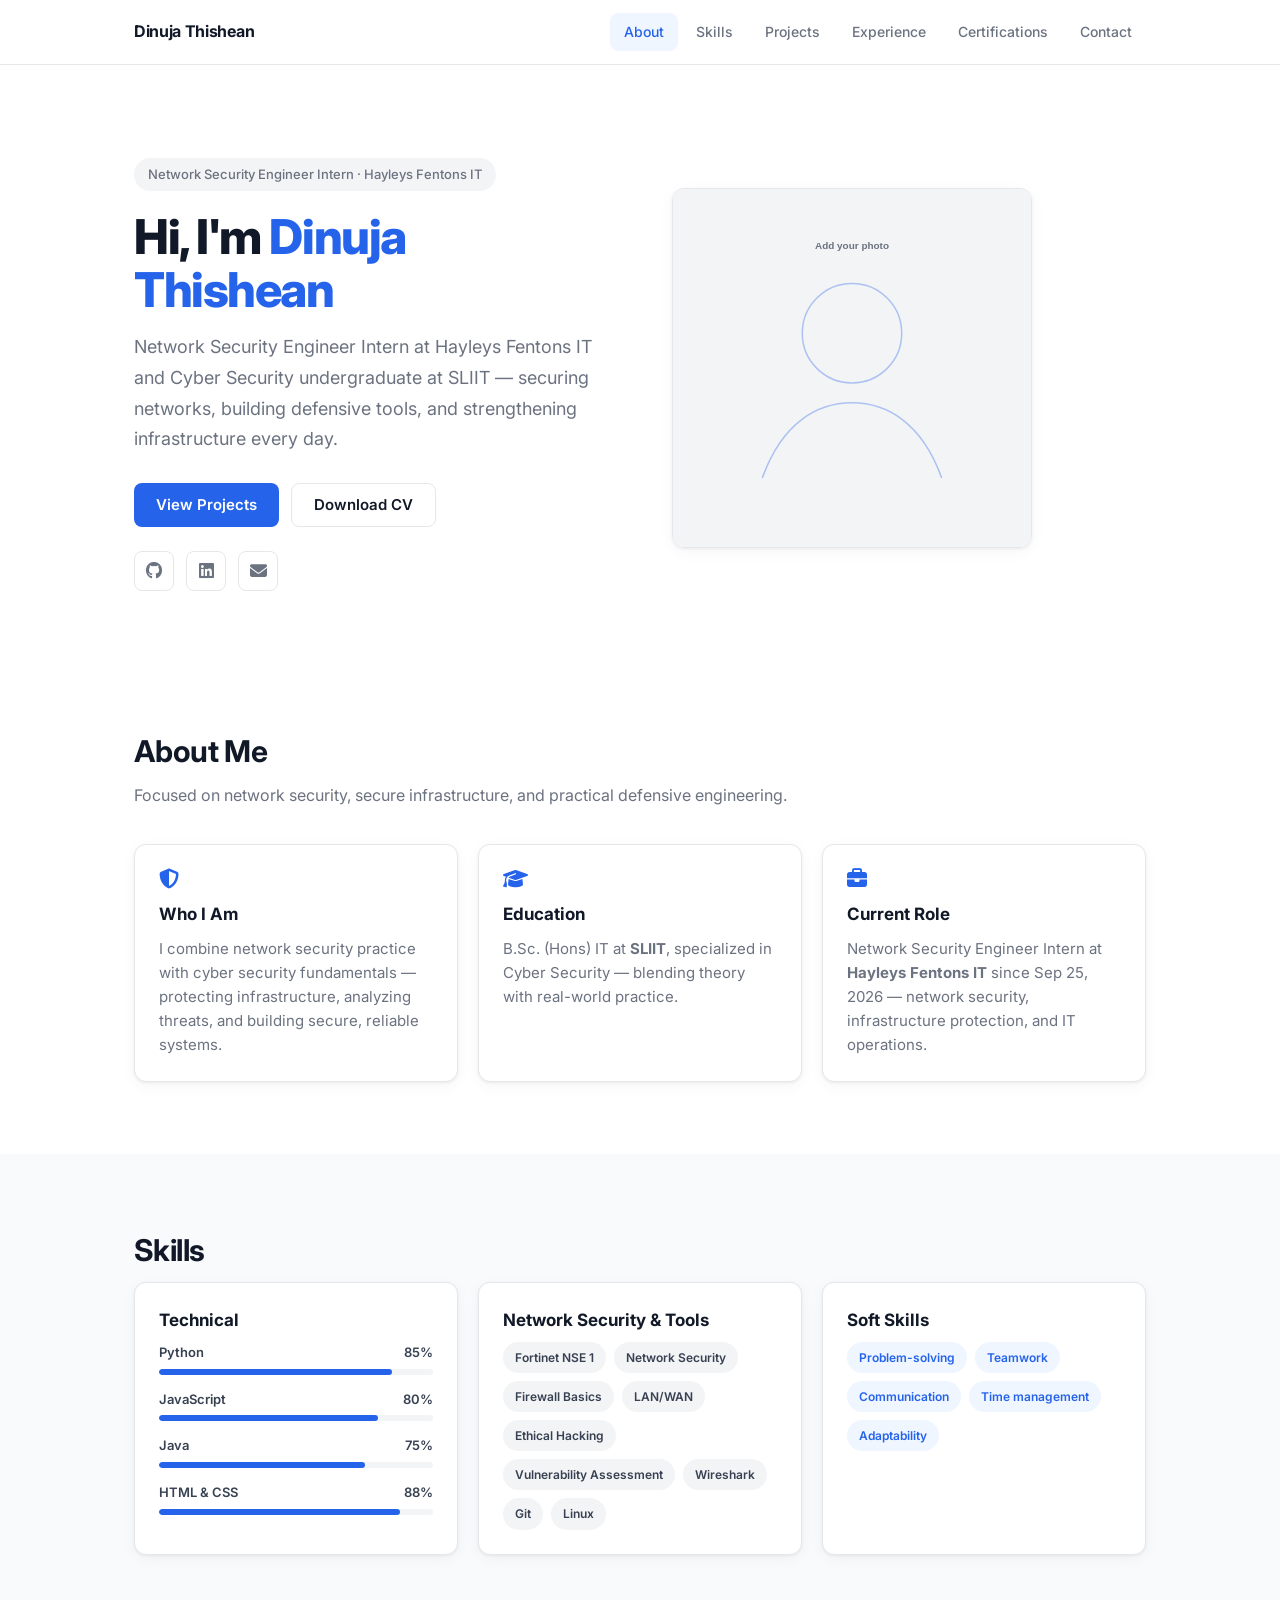
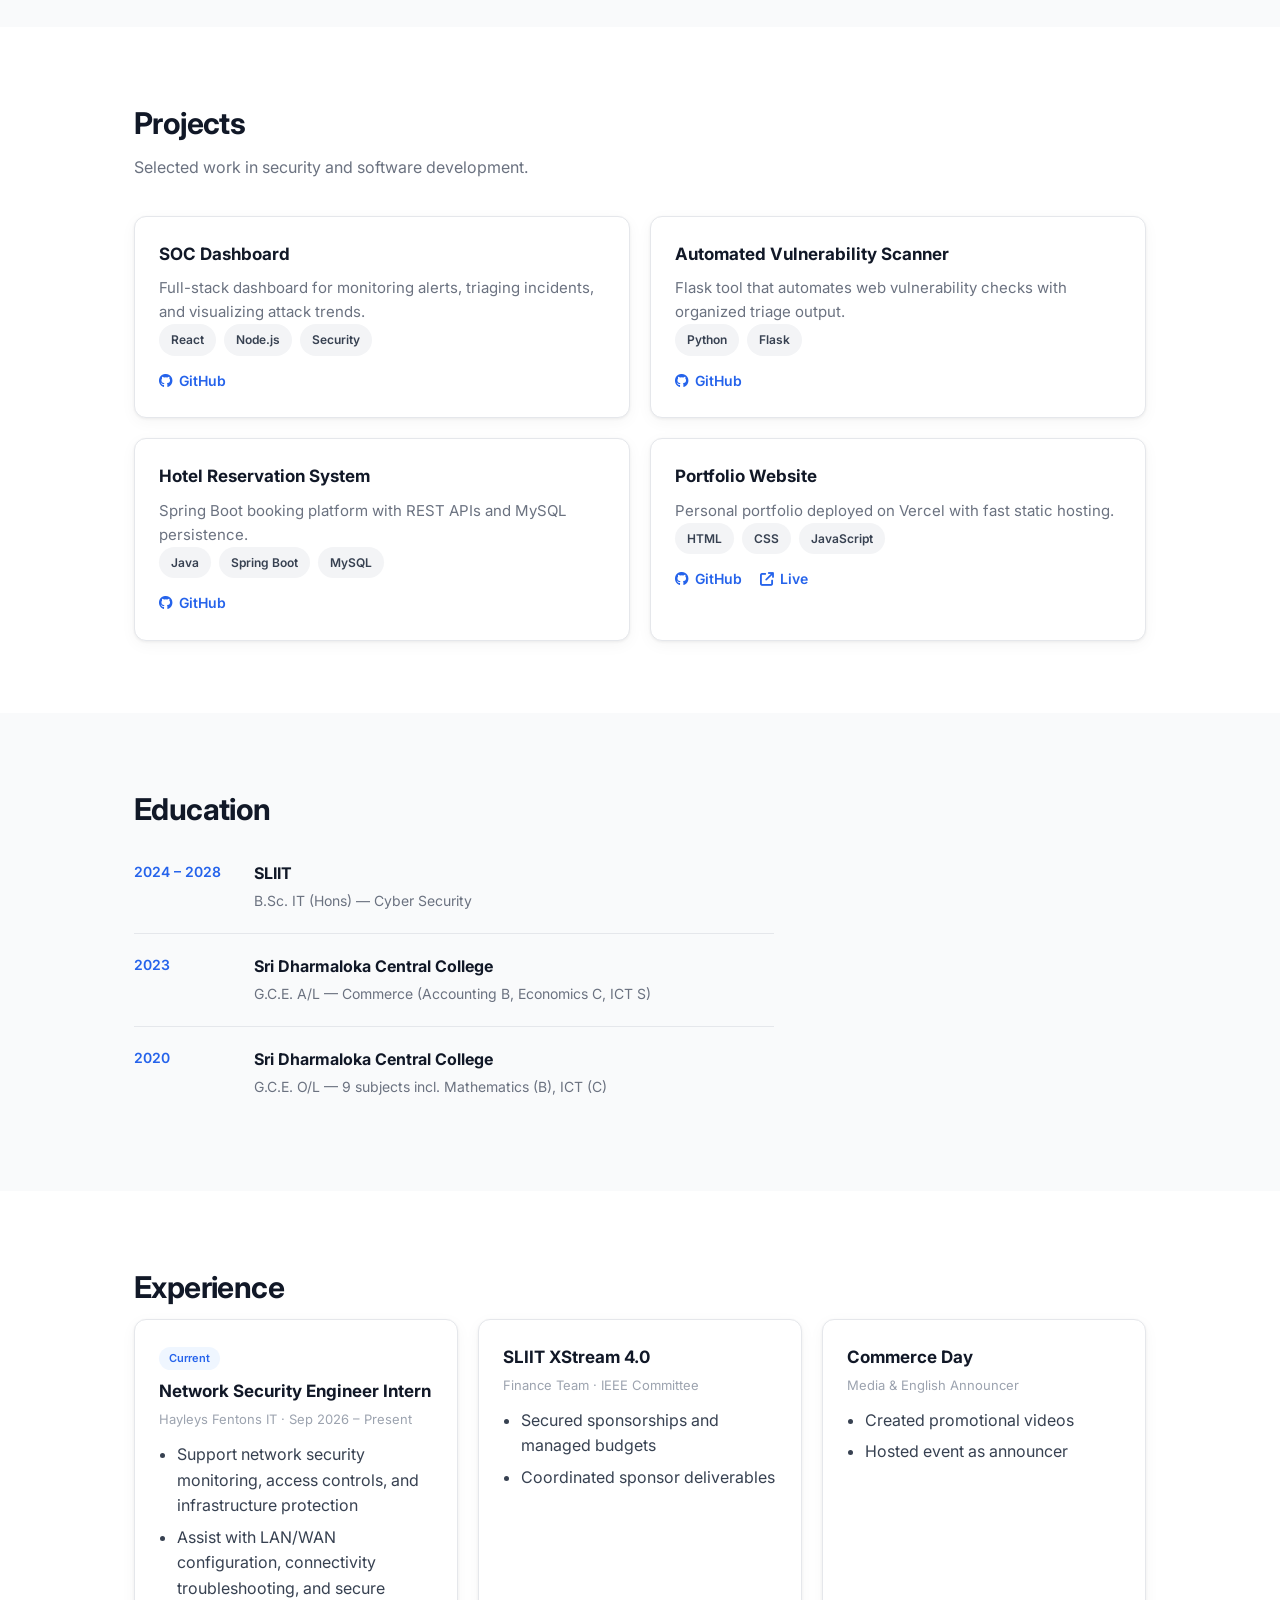
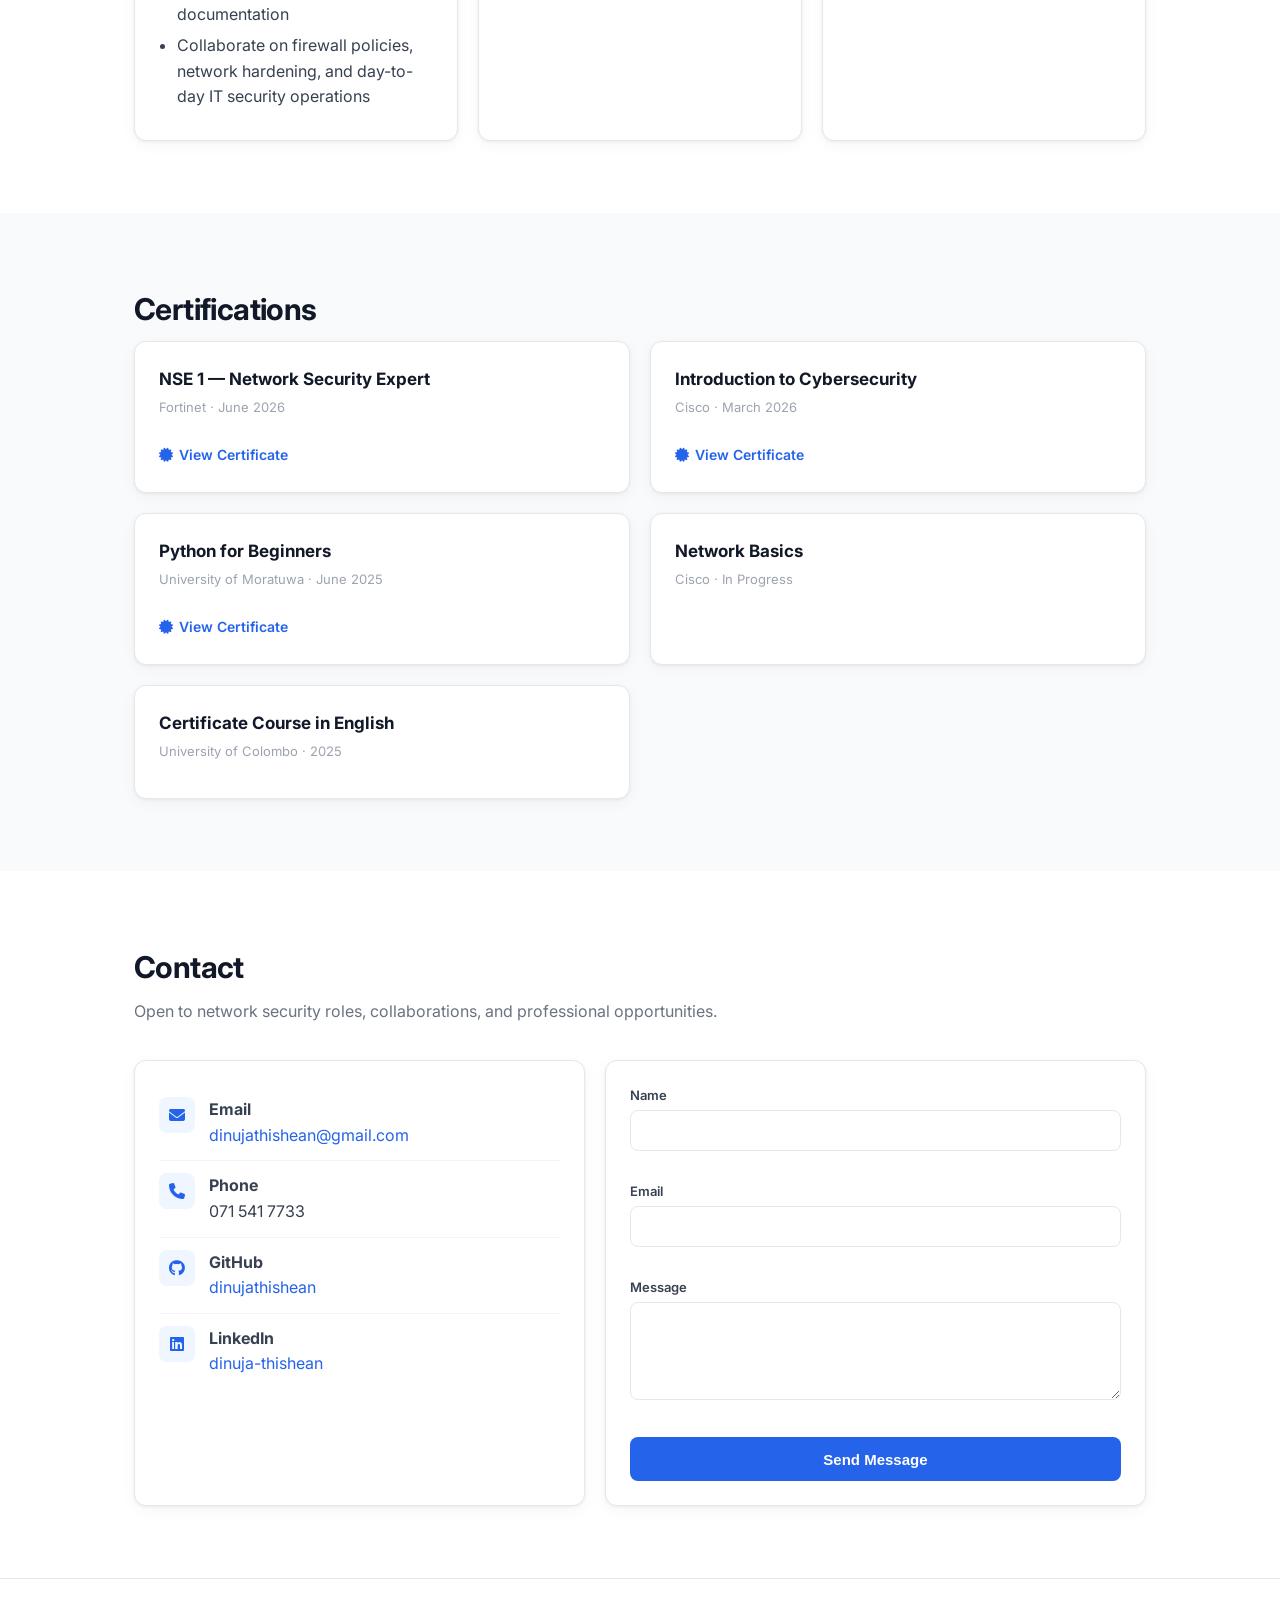
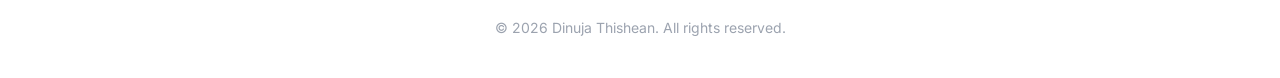
==== commit 8d7e96bc: "Update portfolio role to Network Security Engineer Intern. Refresh hero, about, skills, experience, " ====
--- a/index.html
+++ b/index.html
@@ -5,10 +5,11 @@
     <meta name="viewport" content="width=device-width, initial-scale=1.0" />
     <meta name="color-scheme" content="light" />
     <meta name="theme-color" content="#ffffff" />
-    <title>Dinuja Thishean — Portfolio</title>
-    <meta name="description" content="Portfolio of Dinuja Thishean — Network Engineer Intern and Cyber Security student at SLIIT." />
+    <title>Dinuja Thishean — Network Security Engineer Intern</title>
+    <meta name="description" content="Portfolio of Dinuja Thishean — Network Security Engineer Intern at Hayleys Fentons IT and Cyber Security undergraduate at SLIIT." />
     <meta name="author" content="Dinuja Thishean" />
-    <meta property="og:title" content="Dinuja Thishean | Portfolio" />
+    <meta property="og:title" content="Dinuja Thishean | Network Security Engineer Intern" />
+    <meta property="og:description" content="Network Security Engineer Intern at Hayleys Fentons IT — cyber security projects, certifications, and experience." />
     <meta property="og:url" content="https://dinuja-portfolio.vercel.app" />
     <link rel="icon" href="icon.svg" type="image/svg+xml" />
     <link rel="preconnect" href="https://fonts.googleapis.com" />
@@ -41,9 +42,9 @@
       <section class="hero" id="home">
         <div class="container hero-inner">
           <div class="hero-text reveal">
-            <p class="tag">Network Engineer Intern · Hayleys Fentons IT</p>
+            <p class="tag">Network Security Engineer Intern · Hayleys Fentons IT</p>
             <h1>Hi, I'm <span class="highlight">Dinuja Thishean</span></h1>
-            <p class="lead">Cyber Security undergraduate at SLIIT. I build secure software and work with real network infrastructure every day.</p>
+            <p class="lead">Network Security Engineer Intern at Hayleys Fentons IT and Cyber Security undergraduate at SLIIT — securing networks, building defensive tools, and strengthening infrastructure every day.</p>
             <div class="hero-btns">
               <a class="btn btn-primary" href="#projects">View Projects</a>
               <a class="btn btn-outline" href="Dinuja_Thishean_CV.pdf" download>Download CV</a>
@@ -63,12 +64,12 @@
       <section class="section" id="about">
         <div class="container">
           <h2 class="section-title reveal">About Me</h2>
-          <p class="section-desc reveal">Focused on secure development, networking, and practical problem-solving.</p>
+          <p class="section-desc reveal">Focused on network security, secure infrastructure, and practical defensive engineering.</p>
           <div class="grid-3">
             <div class="card reveal">
               <i class="card-icon fa-solid fa-shield-halved"></i>
               <h3>Who I Am</h3>
-              <p>I combine cyber security fundamentals with hands-on development to build projects that are functional, secure, and well-tested.</p>
+              <p>I combine network security practice with cyber security fundamentals — protecting infrastructure, analyzing threats, and building secure, reliable systems.</p>
             </div>
             <div class="card reveal">
               <i class="card-icon fa-solid fa-graduation-cap"></i>
@@ -78,7 +79,7 @@
             <div class="card reveal">
               <i class="card-icon fa-solid fa-briefcase"></i>
               <h3>Current Role</h3>
-              <p>Network Engineer Intern at <strong>Hayleys Fentons IT</strong> since Sep 25, 2026 — networking, IT ops, and infrastructure.</p>
+              <p>Network Security Engineer Intern at <strong>Hayleys Fentons IT</strong> since Sep 25, 2026 — network security, infrastructure protection, and IT operations.</p>
             </div>
           </div>
         </div>
@@ -96,10 +97,11 @@
               <div class="skill"><div class="skill-row"><span>HTML &amp; CSS</span><span>88%</span></div><div class="bar"><div class="fill" data-level="88"></div></div></div>
             </div>
             <div class="card reveal">
-              <h3>Security &amp; Tools</h3>
+              <h3>Network Security &amp; Tools</h3>
               <div class="tags">
-                <span>Fortinet NSE 1</span><span>Networking</span><span>Ethical Hacking</span>
-                <span>Vulnerability Assessment</span><span>Wireshark</span><span>Git</span><span>Linux</span>
+                <span>Fortinet NSE 1</span><span>Network Security</span><span>Firewall Basics</span>
+                <span>LAN/WAN</span><span>Ethical Hacking</span><span>Vulnerability Assessment</span>
+                <span>Wireshark</span><span>Git</span><span>Linux</span>
               </div>
             </div>
             <div class="card reveal">
@@ -173,12 +175,12 @@
           <div class="grid-3">
             <div class="card reveal">
               <span class="badge">Current</span>
-              <h3>Network Engineer Intern</h3>
+              <h3>Network Security Engineer Intern</h3>
               <p class="meta">Hayleys Fentons IT · Sep 2026 – Present</p>
               <ul>
-                <li>Network monitoring, troubleshooting &amp; IT operations</li>
-                <li>LAN/WAN configuration &amp; documentation</li>
-                <li>Network security &amp; system maintenance</li>
+                <li>Support network security monitoring, access controls, and infrastructure protection</li>
+                <li>Assist with LAN/WAN configuration, connectivity troubleshooting, and secure documentation</li>
+                <li>Collaborate on firewall policies, network hardening, and day-to-day IT security operations</li>
               </ul>
             </div>
             <div class="card reveal">
@@ -229,7 +231,7 @@
       <section class="section" id="contact">
         <div class="container">
           <h2 class="section-title reveal">Contact</h2>
-          <p class="section-desc reveal">Open to internships, collaborations, and opportunities.</p>
+          <p class="section-desc reveal">Open to network security roles, collaborations, and professional opportunities.</p>
           <div class="contact-grid">
             <div class="card reveal">
               <div class="contact-item"><i class="fa-solid fa-envelope"></i><div><strong>Email</strong><br><a href="mailto:dinujathishean@gmail.com">dinujathishean@gmail.com</a></div></div>
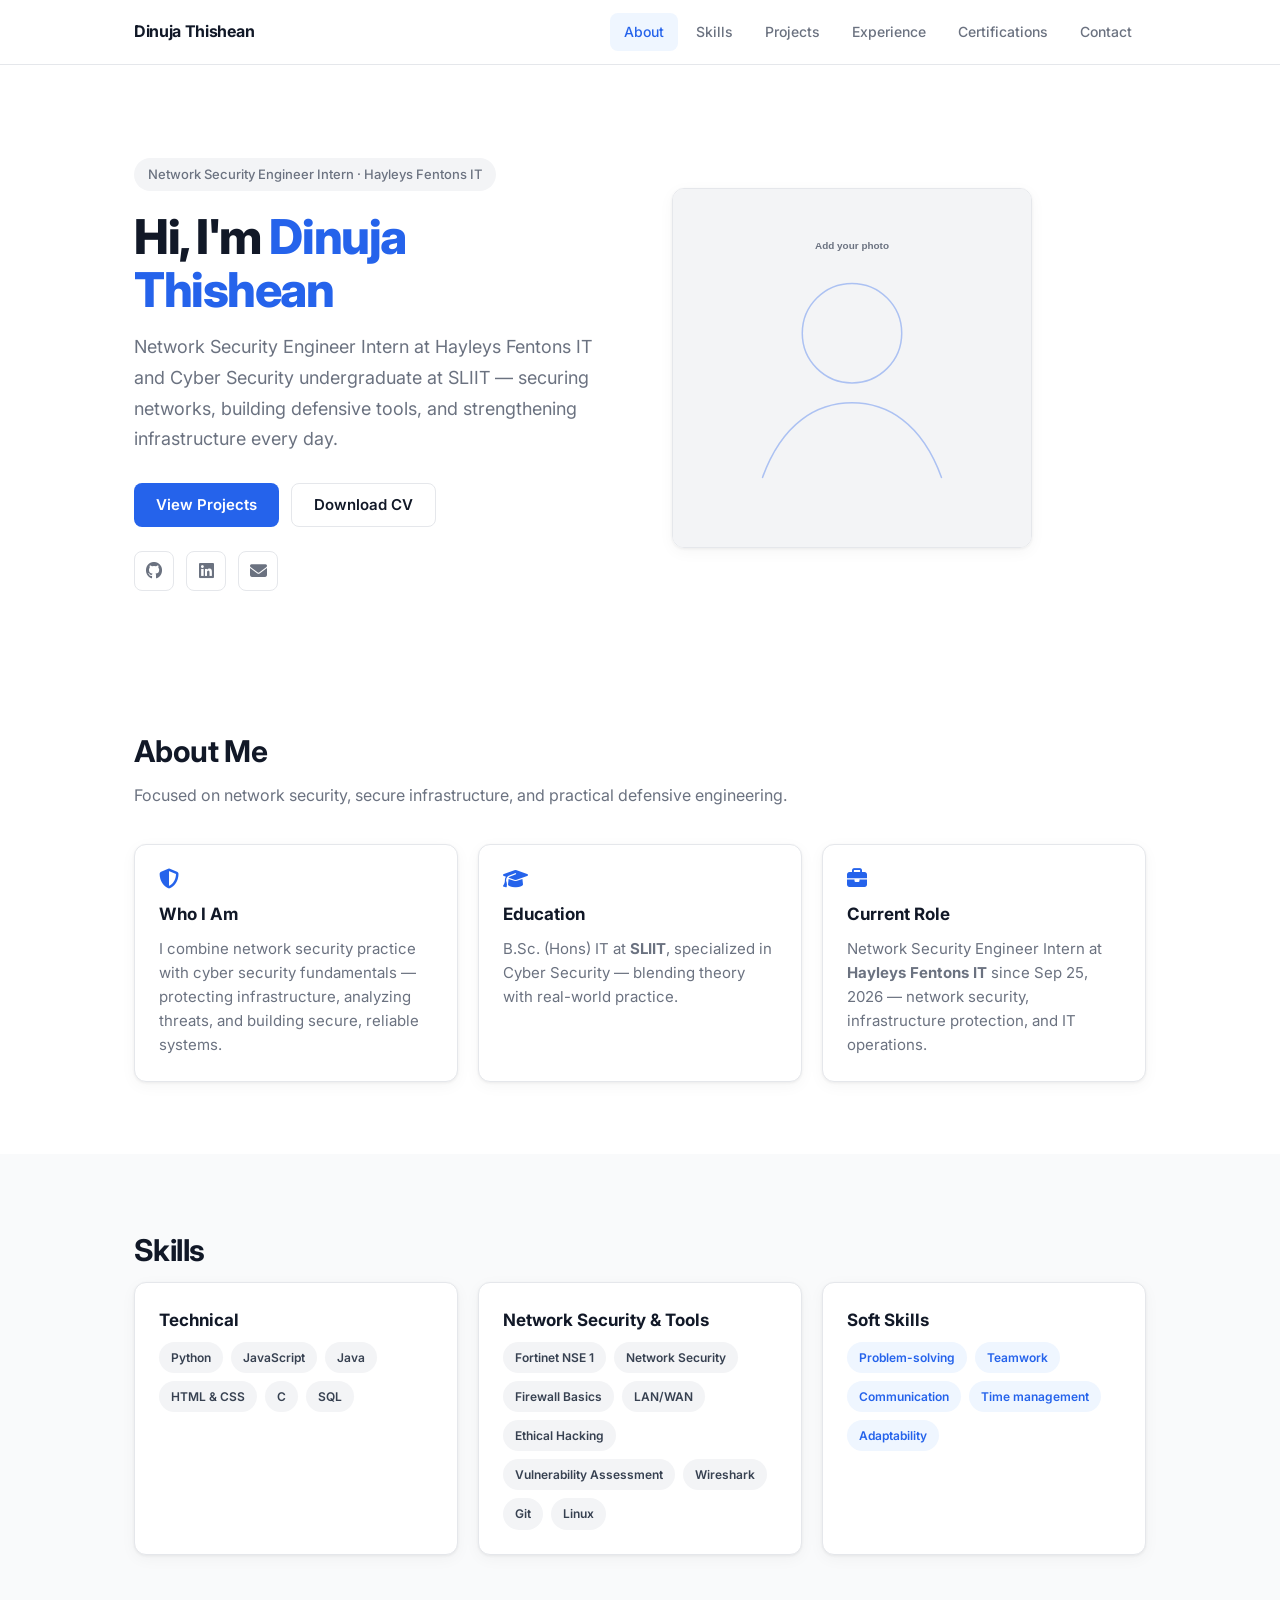
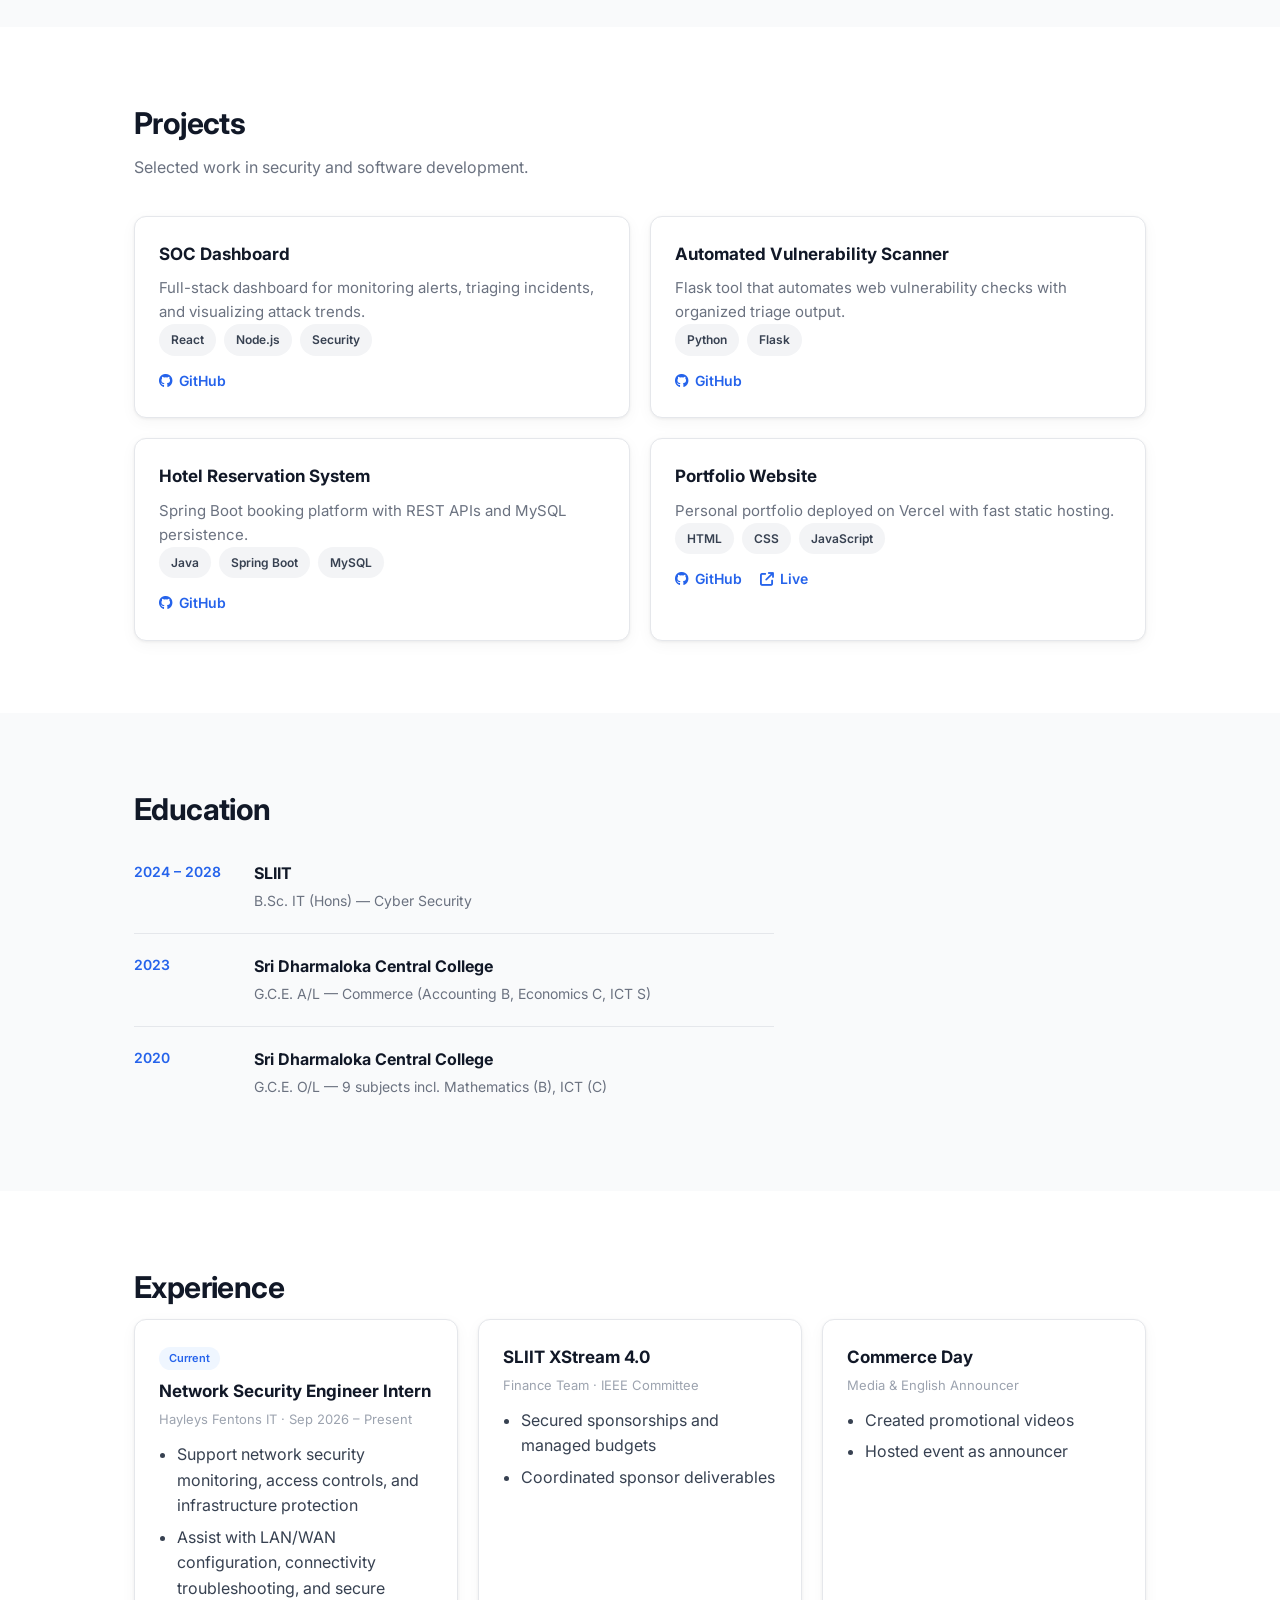
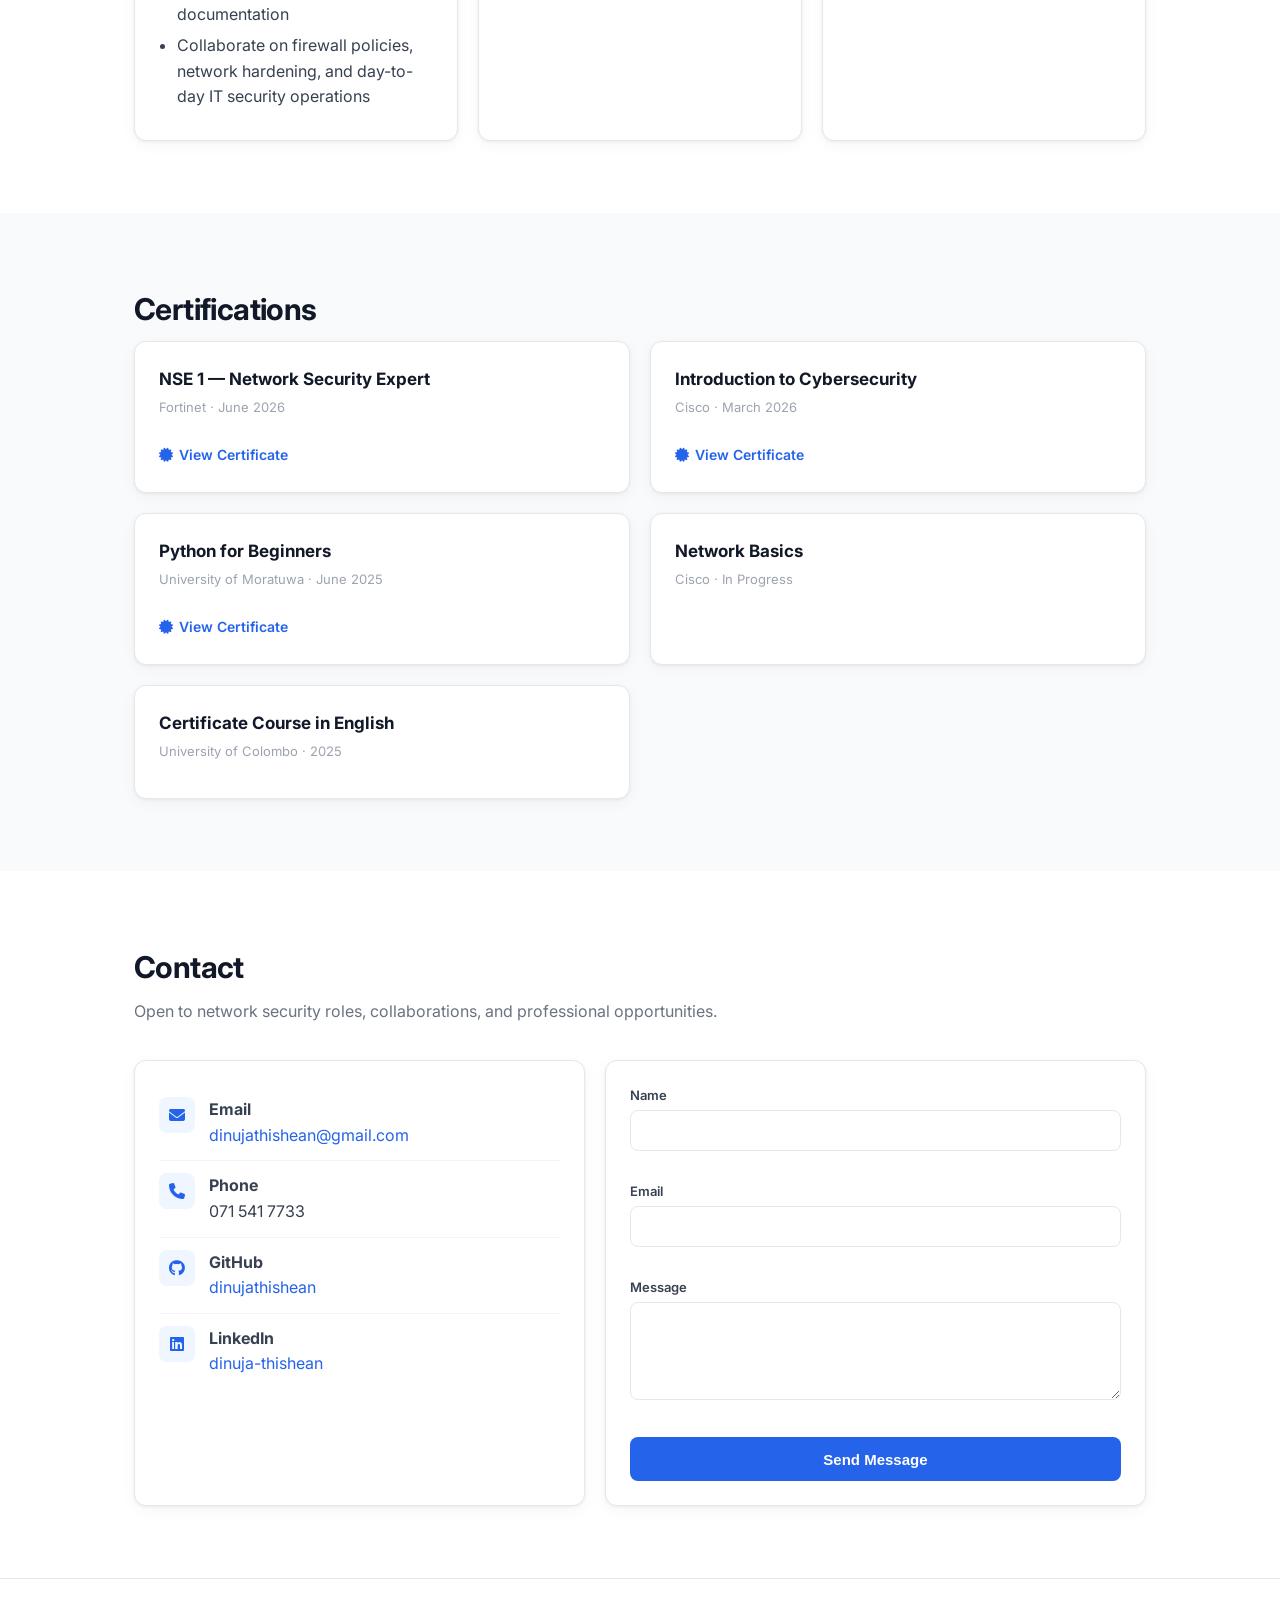
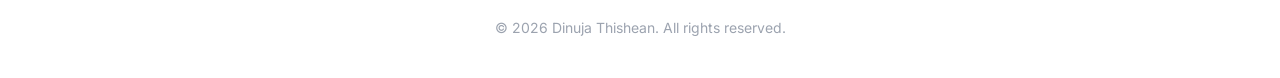
==== commit e6f47a61: "Remove percentage scores from technical skills section. Replace skill bars with a clean tag list for" ====
--- a/index.html
+++ b/index.html
@@ -91,10 +91,10 @@
           <div class="grid-3">
             <div class="card reveal">
               <h3>Technical</h3>
-              <div class="skill"><div class="skill-row"><span>Python</span><span>85%</span></div><div class="bar"><div class="fill" data-level="85"></div></div></div>
-              <div class="skill"><div class="skill-row"><span>JavaScript</span><span>80%</span></div><div class="bar"><div class="fill" data-level="80"></div></div></div>
-              <div class="skill"><div class="skill-row"><span>Java</span><span>75%</span></div><div class="bar"><div class="fill" data-level="75"></div></div></div>
-              <div class="skill"><div class="skill-row"><span>HTML &amp; CSS</span><span>88%</span></div><div class="bar"><div class="fill" data-level="88"></div></div></div>
+              <div class="tags">
+                <span>Python</span><span>JavaScript</span><span>Java</span>
+                <span>HTML &amp; CSS</span><span>C</span><span>SQL</span>
+              </div>
             </div>
             <div class="card reveal">
               <h3>Network Security &amp; Tools</h3>
--- a/assets/css/style.css
+++ b/assets/css/style.css
@@ -223,19 +223,6 @@
 .card-link:hover { text-decoration: underline; }
 
 /* Skills */
-.skill { margin-bottom: 14px; }
-.skill:last-child { margin-bottom: 0; }
-.skill-row {
-  display: flex; justify-content: space-between;
-  font-size: 13px; font-weight: 600; margin-bottom: 6px;
-  color: var(--gray-700);
-}
-.bar { height: 6px; background: var(--gray-100); border-radius: 999px; overflow: hidden; }
-.fill {
-  height: 100%; width: 0; background: var(--blue);
-  border-radius: 999px; transition: width 800ms ease;
-}
-
 .tags { display: flex; flex-wrap: wrap; gap: 8px; }
 .tags span {
   font-size: 12px; font-weight: 600; padding: 6px 12px;
@@ -318,5 +305,5 @@
 
 @media (prefers-reduced-motion: reduce) {
   html { scroll-behavior: auto; }
-  .reveal, .fill { transition: none; }
-}
+  .reveal { transition: none; }
+}
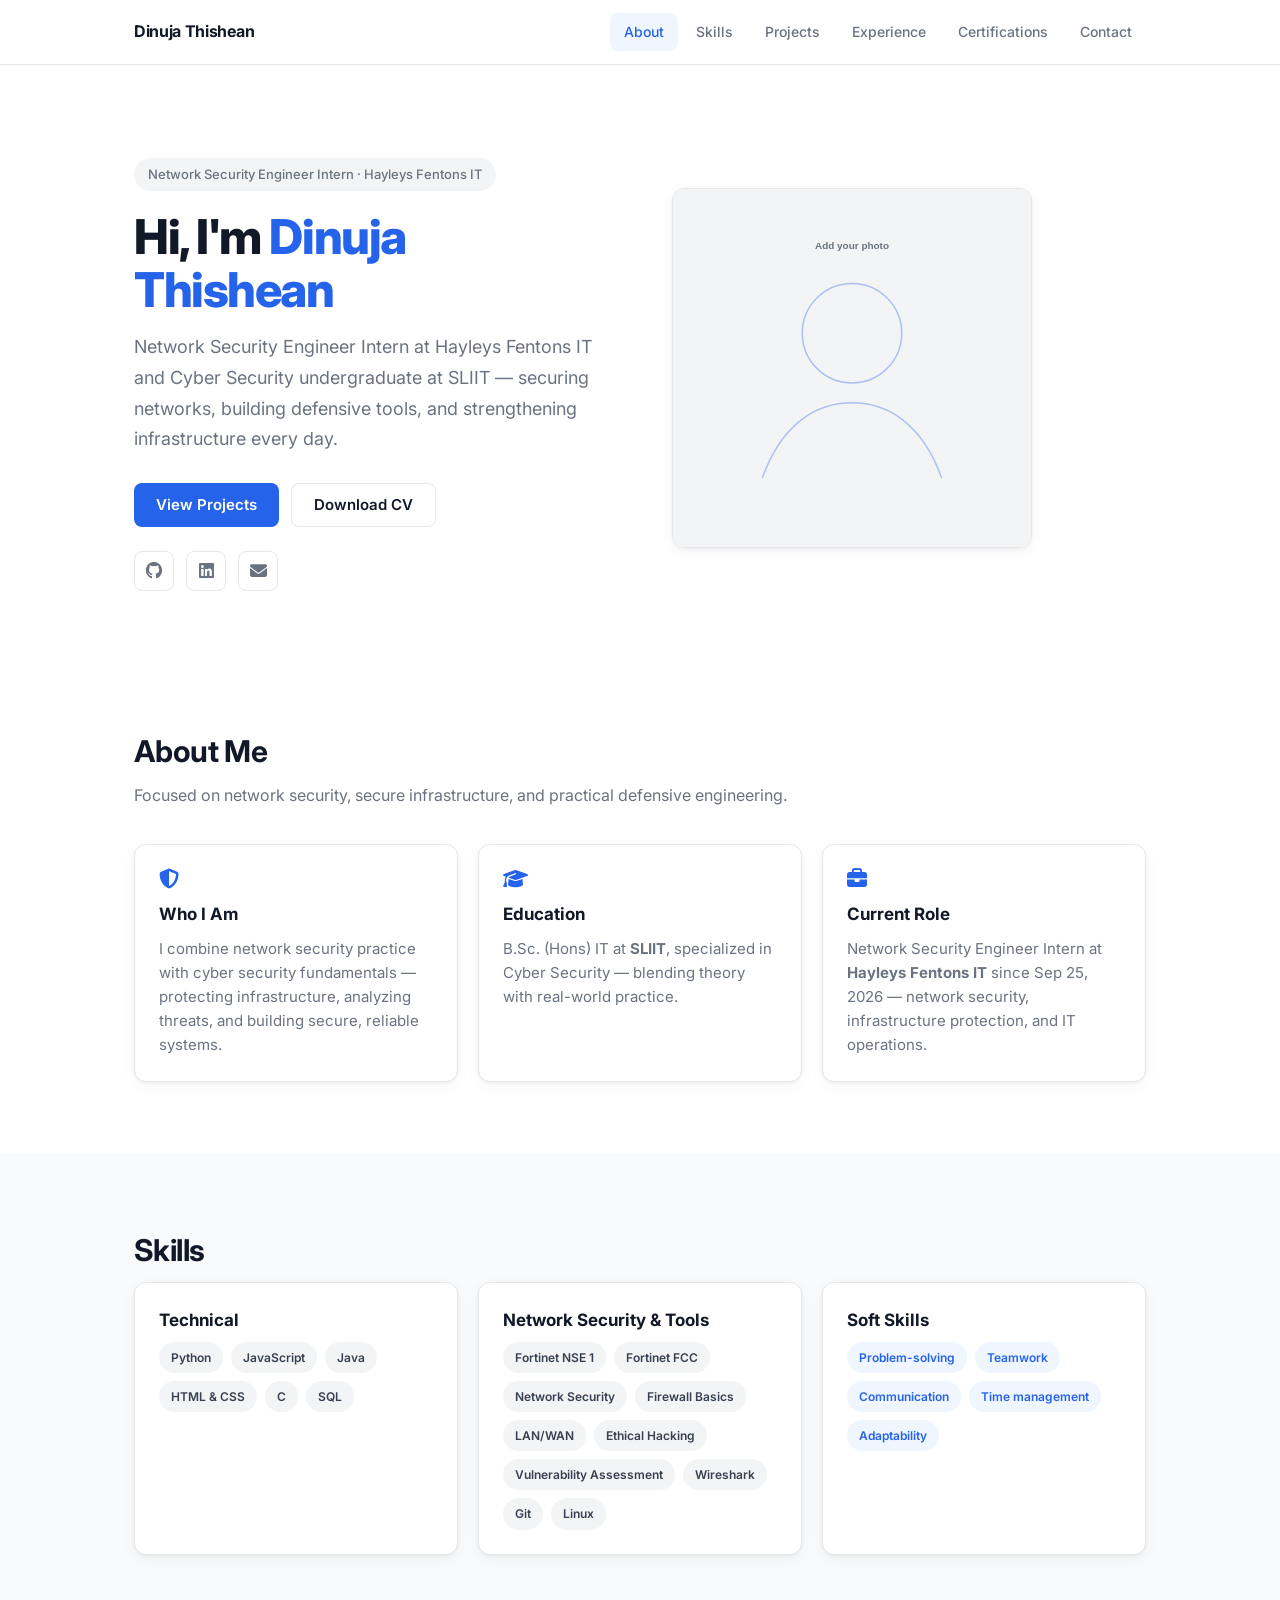
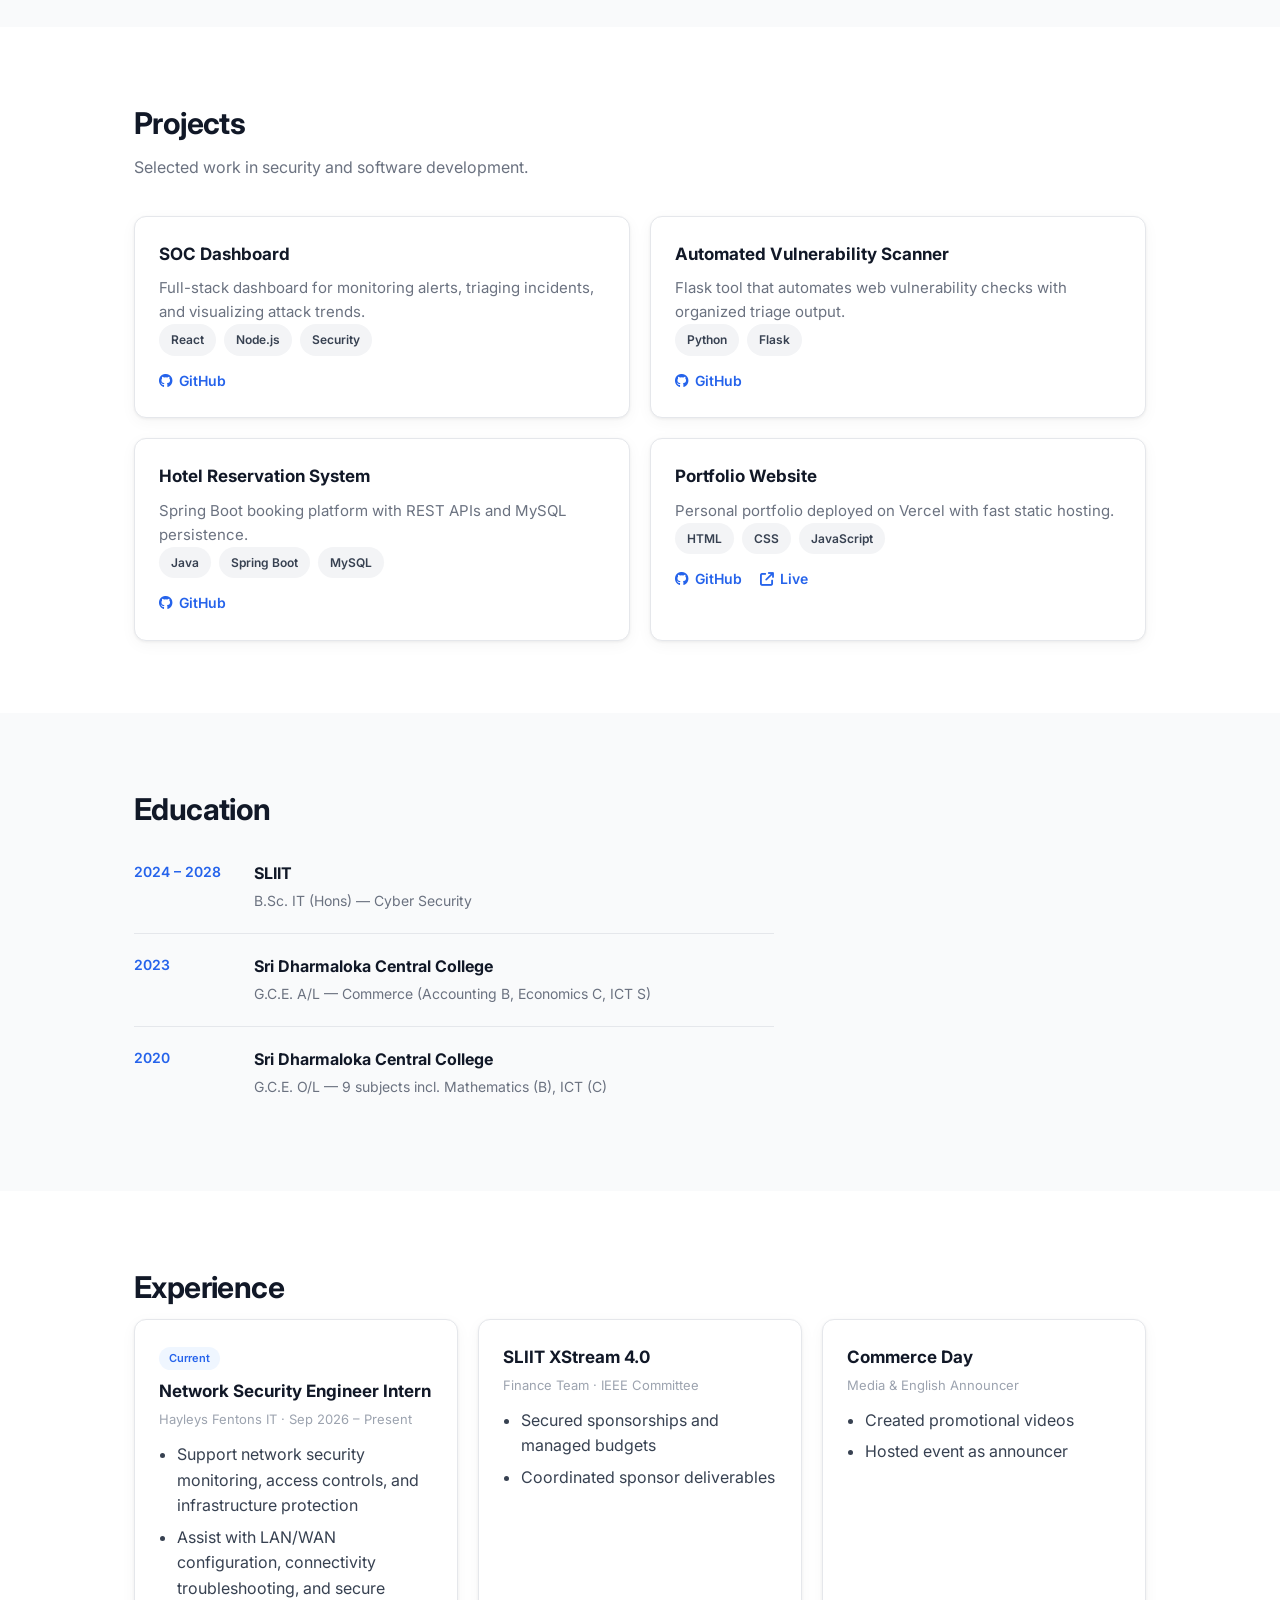
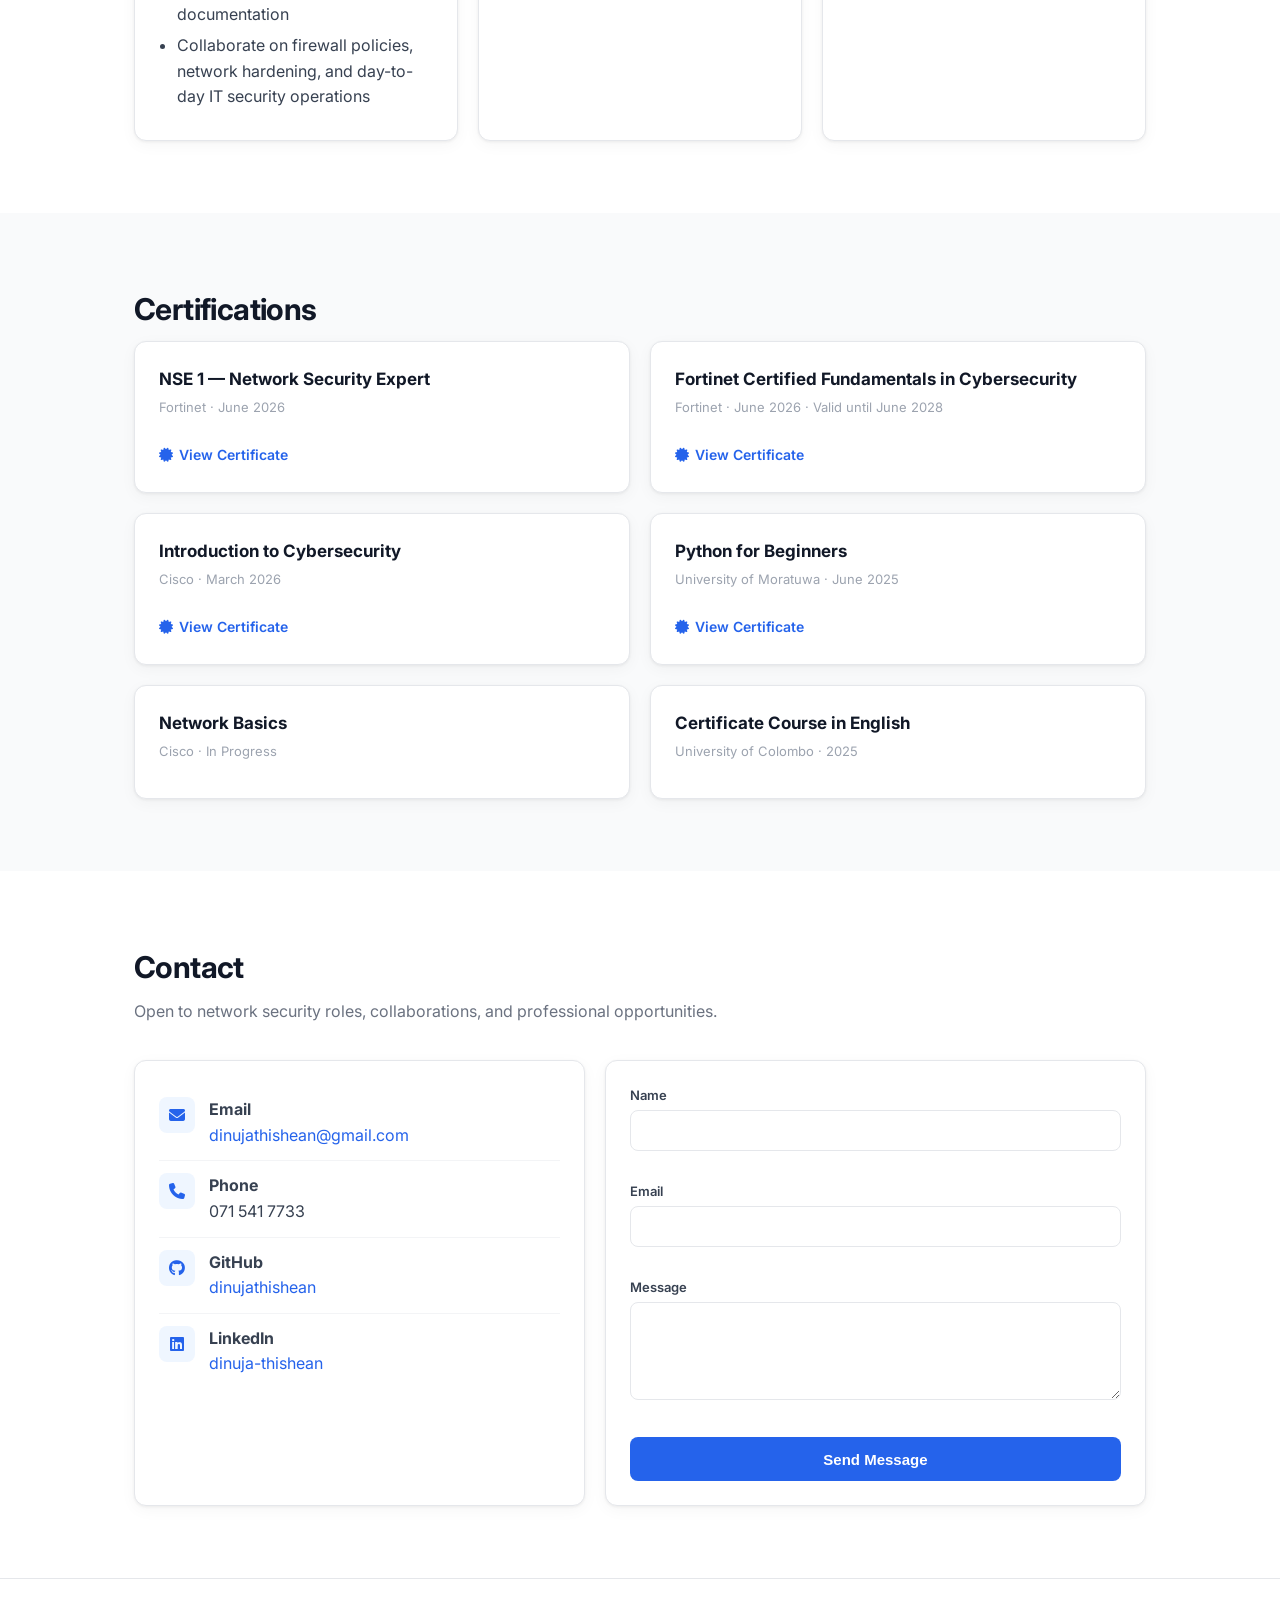
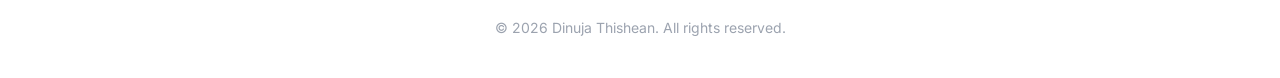
==== commit bc076aed: "Add Fortinet Certified Fundamentals in Cybersecurity certificate. Include the FCC credential with PD" ====
--- a/index.html
+++ b/index.html
@@ -99,7 +99,7 @@
             <div class="card reveal">
               <h3>Network Security &amp; Tools</h3>
               <div class="tags">
-                <span>Fortinet NSE 1</span><span>Network Security</span><span>Firewall Basics</span>
+                <span>Fortinet NSE 1</span><span>Fortinet FCC</span><span>Network Security</span><span>Firewall Basics</span>
                 <span>LAN/WAN</span><span>Ethical Hacking</span><span>Vulnerability Assessment</span>
                 <span>Wireshark</span><span>Git</span><span>Linux</span>
               </div>
@@ -207,6 +207,11 @@
               <a class="card-link" href="assets/certificates/NSE-1-certificate.pdf" target="_blank" rel="noopener"><i class="fa-solid fa-certificate"></i> View Certificate</a>
             </div>
             <div class="card reveal">
+              <h3>Fortinet Certified Fundamentals in Cybersecurity</h3>
+              <p class="meta">Fortinet · June 2026 · Valid until June 2028</p>
+              <a class="card-link" href="assets/certificates/Fortinet-Certified-Fundamentals-Cybersecurity.pdf" target="_blank" rel="noopener"><i class="fa-solid fa-certificate"></i> View Certificate</a>
+            </div>
+            <div class="card reveal">
               <h3>Introduction to Cybersecurity</h3>
               <p class="meta">Cisco · March 2026</p>
               <a class="card-link" href="assets/certificates/Introduction-to-Cybersecurity-certificate.pdf" target="_blank" rel="noopener"><i class="fa-solid fa-certificate"></i> View Certificate</a>
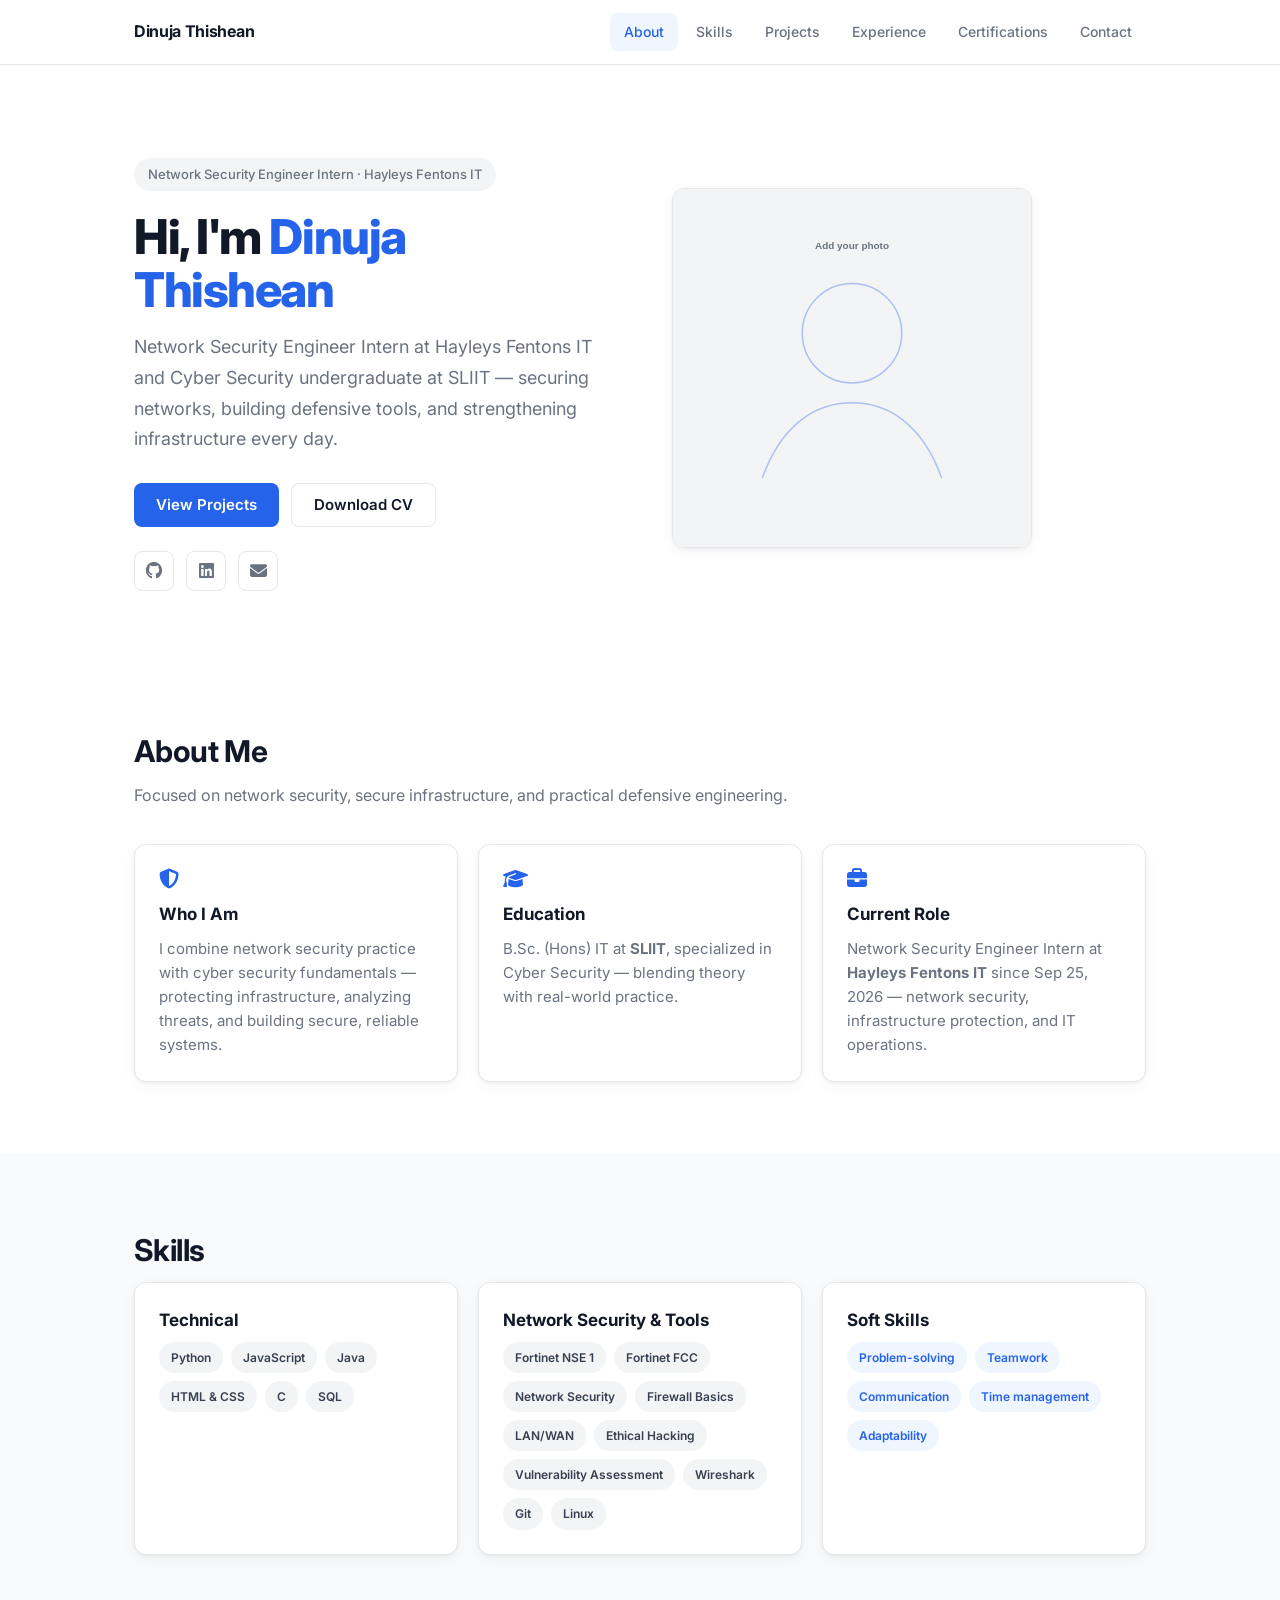
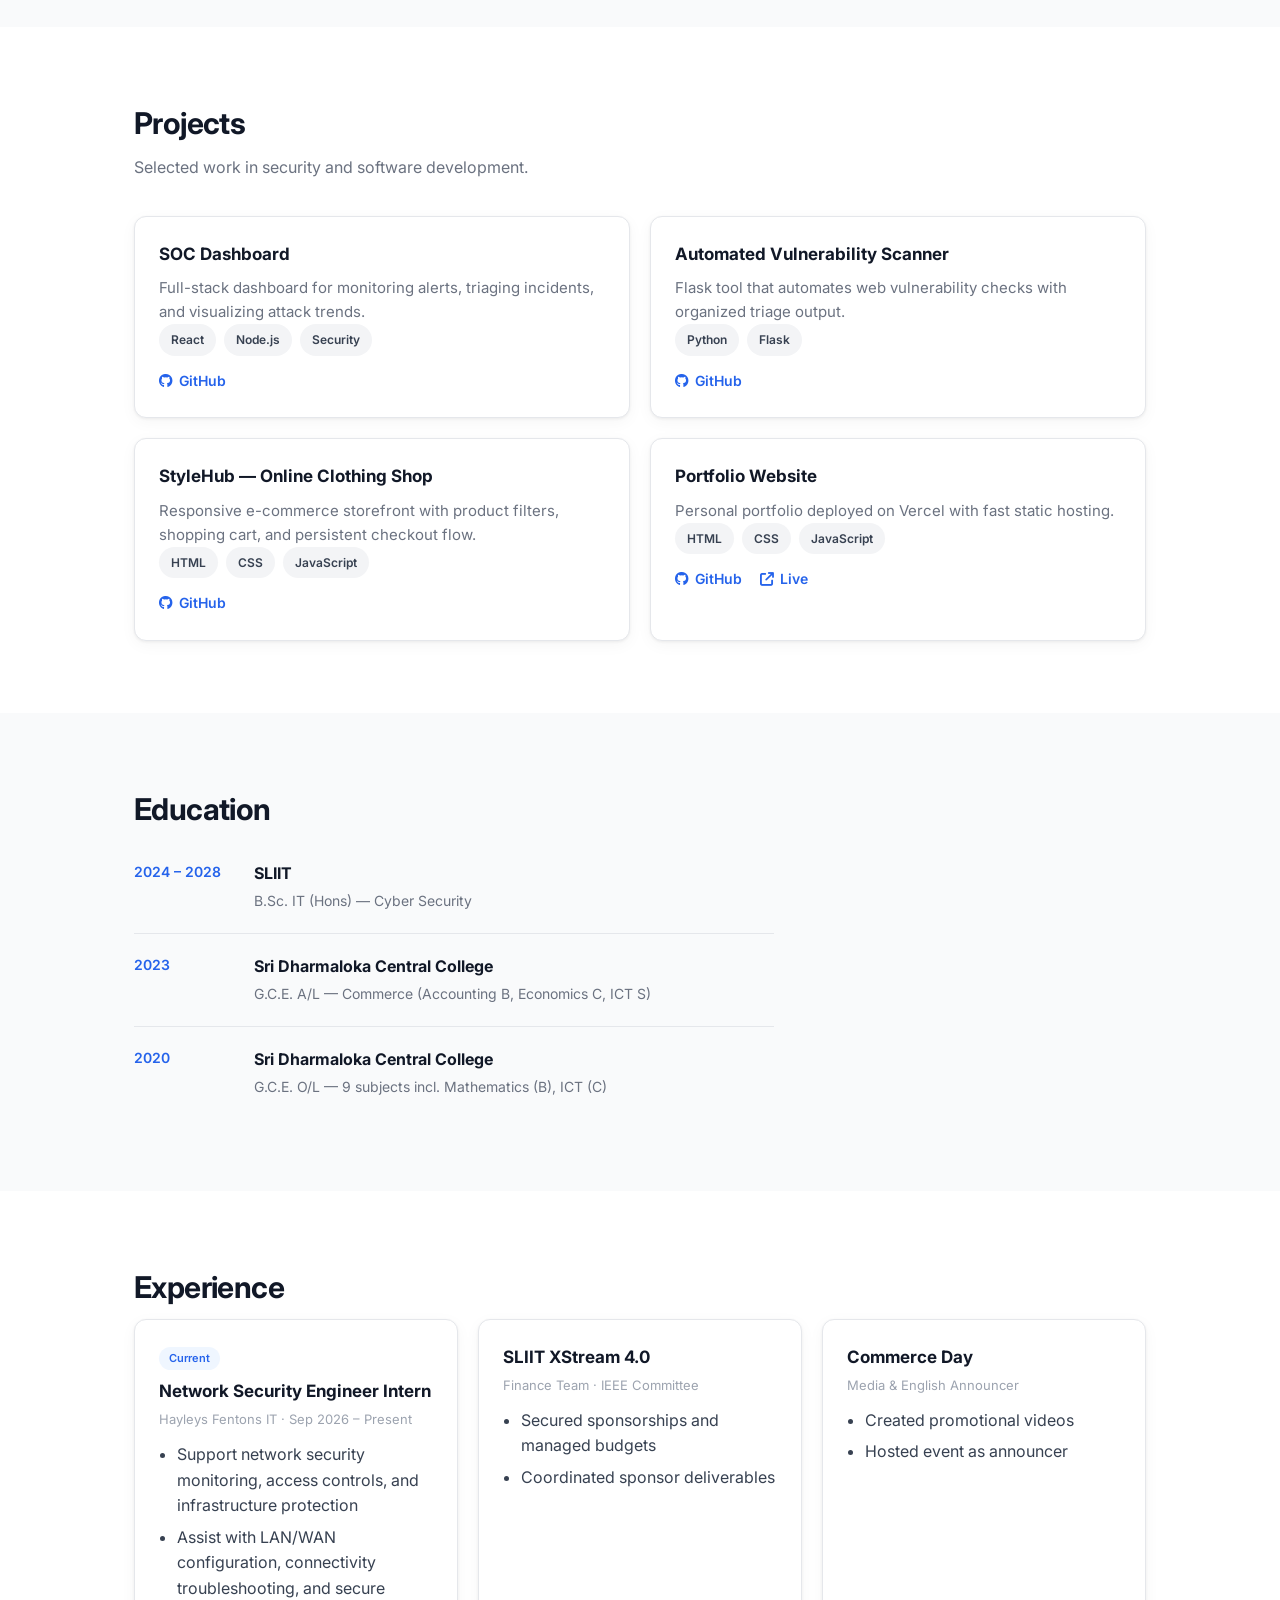
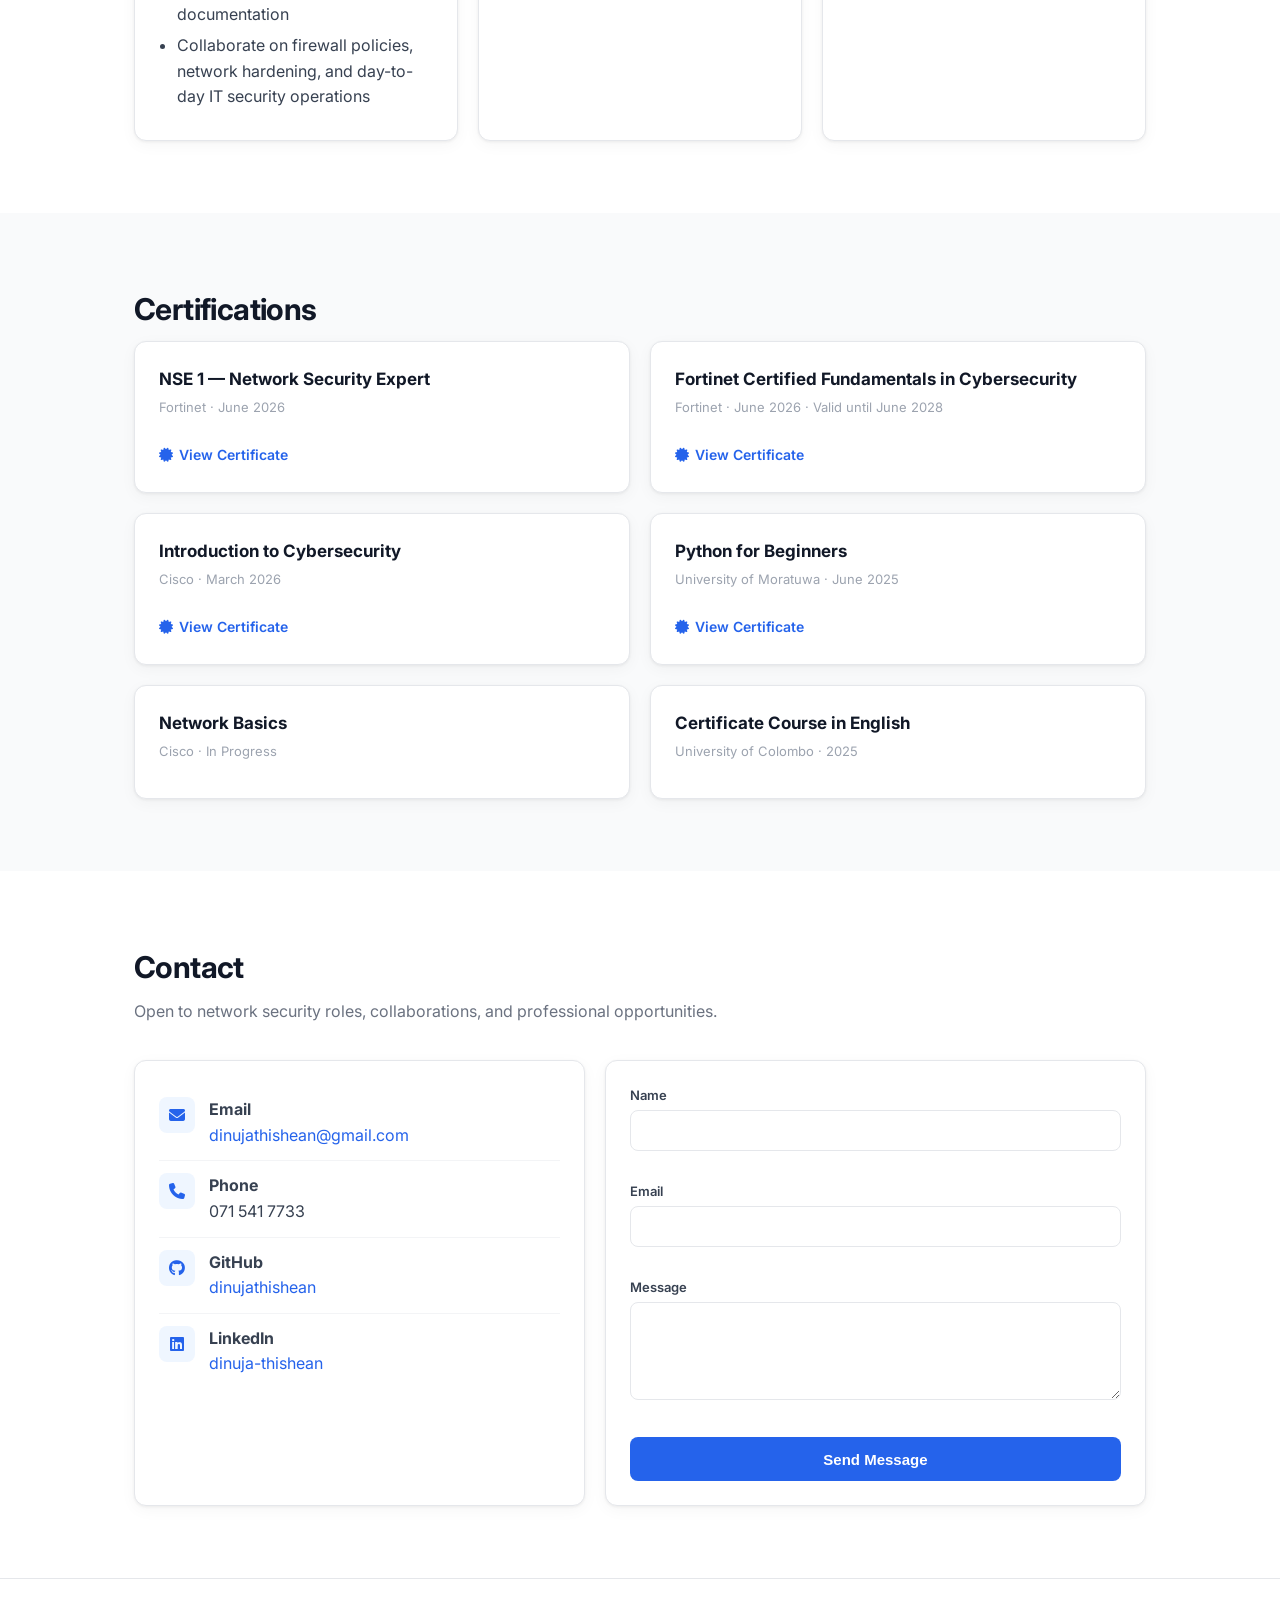
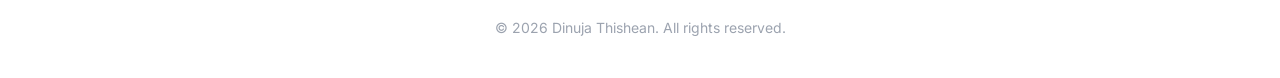
==== commit ec015c5b: "Add StyleHub Online Clothing Shop project to portfolio. Link to the new GitHub repository replacing " ====
--- a/index.html
+++ b/index.html
@@ -133,10 +133,10 @@
               <a class="card-link" href="https://github.com/dinujathishean/Automated-Vulnerability-Scanner" target="_blank" rel="noopener"><i class="fa-brands fa-github"></i> GitHub</a>
             </article>
             <article class="card reveal">
-              <h3>Hotel Reservation System</h3>
-              <p>Spring Boot booking platform with REST APIs and MySQL persistence.</p>
-              <div class="tags"><span>Java</span><span>Spring Boot</span><span>MySQL</span></div>
-              <a class="card-link" href="https://github.com/dinujathishean" target="_blank" rel="noopener"><i class="fa-brands fa-github"></i> GitHub</a>
+              <h3>StyleHub — Online Clothing Shop</h3>
+              <p>Responsive e-commerce storefront with product filters, shopping cart, and persistent checkout flow.</p>
+              <div class="tags"><span>HTML</span><span>CSS</span><span>JavaScript</span></div>
+              <a class="card-link" href="https://github.com/dinujathishean/Online-Clothing-Shop" target="_blank" rel="noopener"><i class="fa-brands fa-github"></i> GitHub</a>
             </article>
             <article class="card reveal">
               <h3>Portfolio Website</h3>
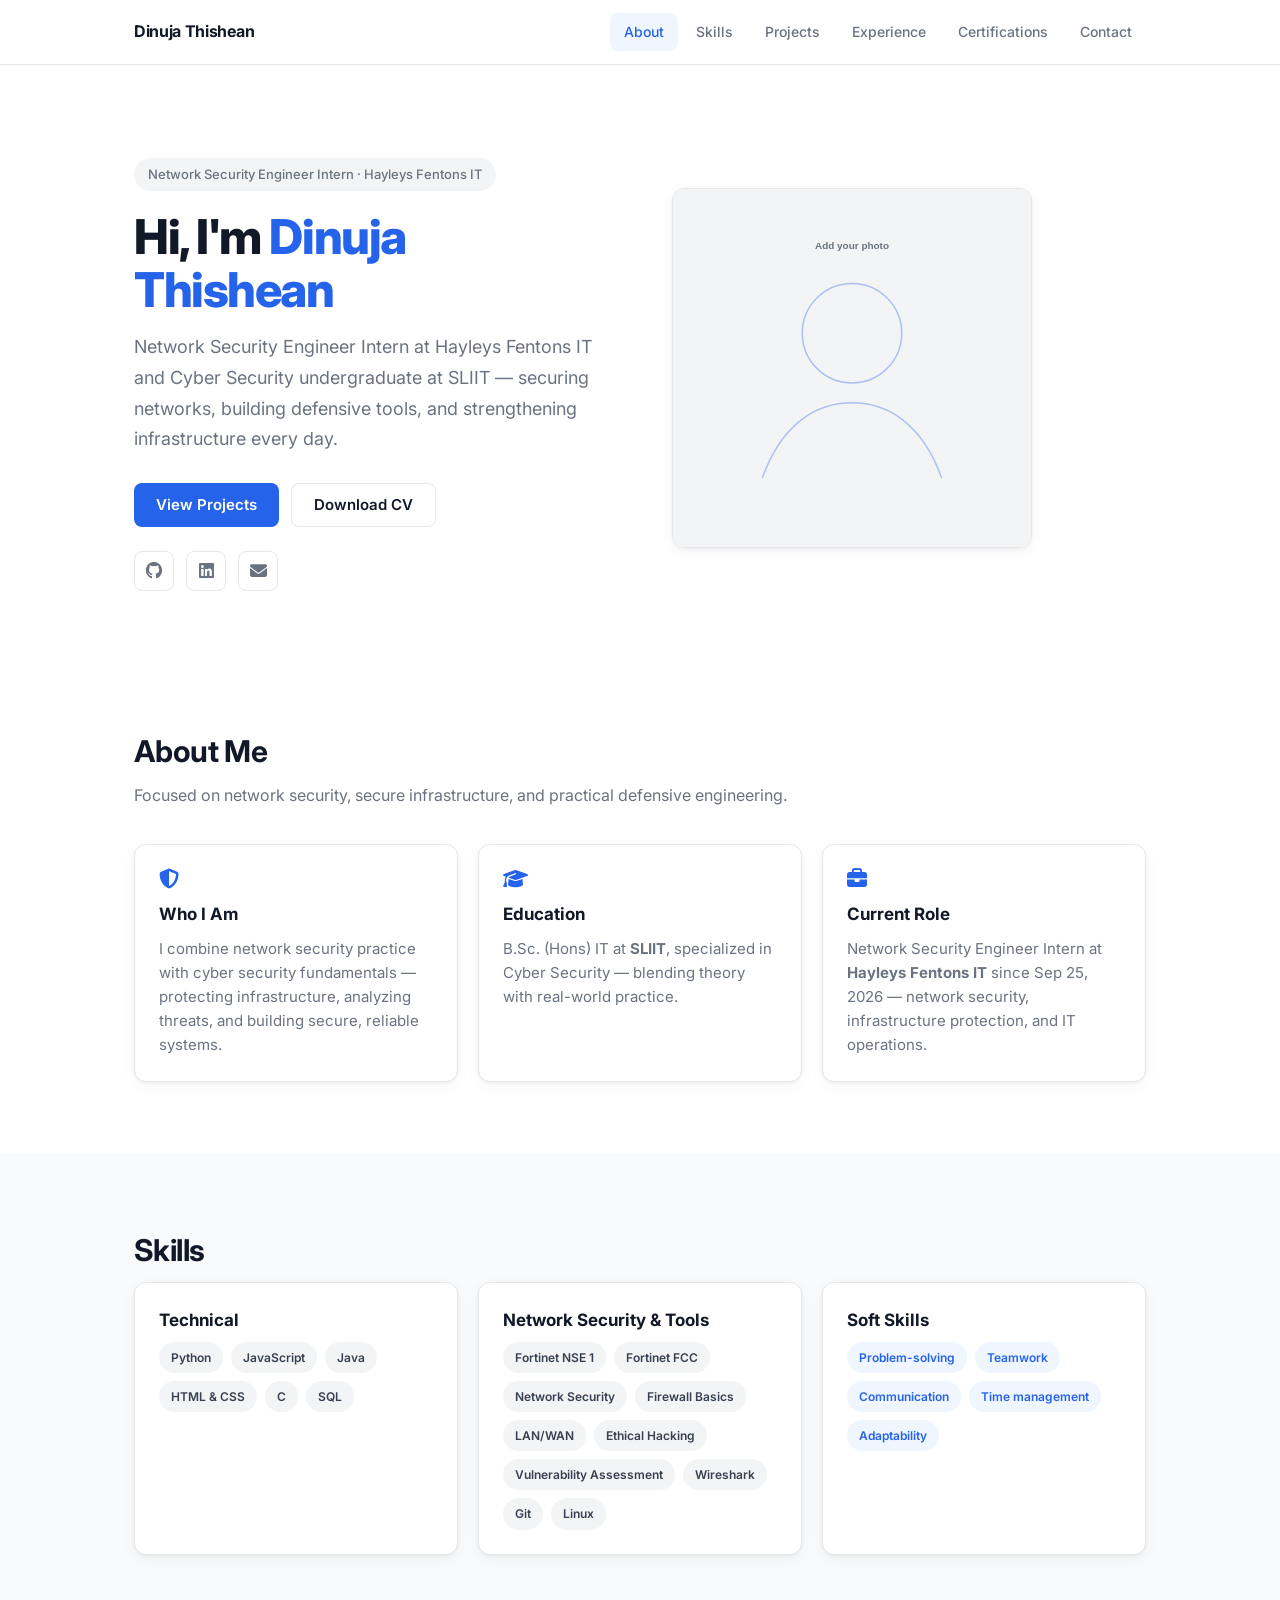
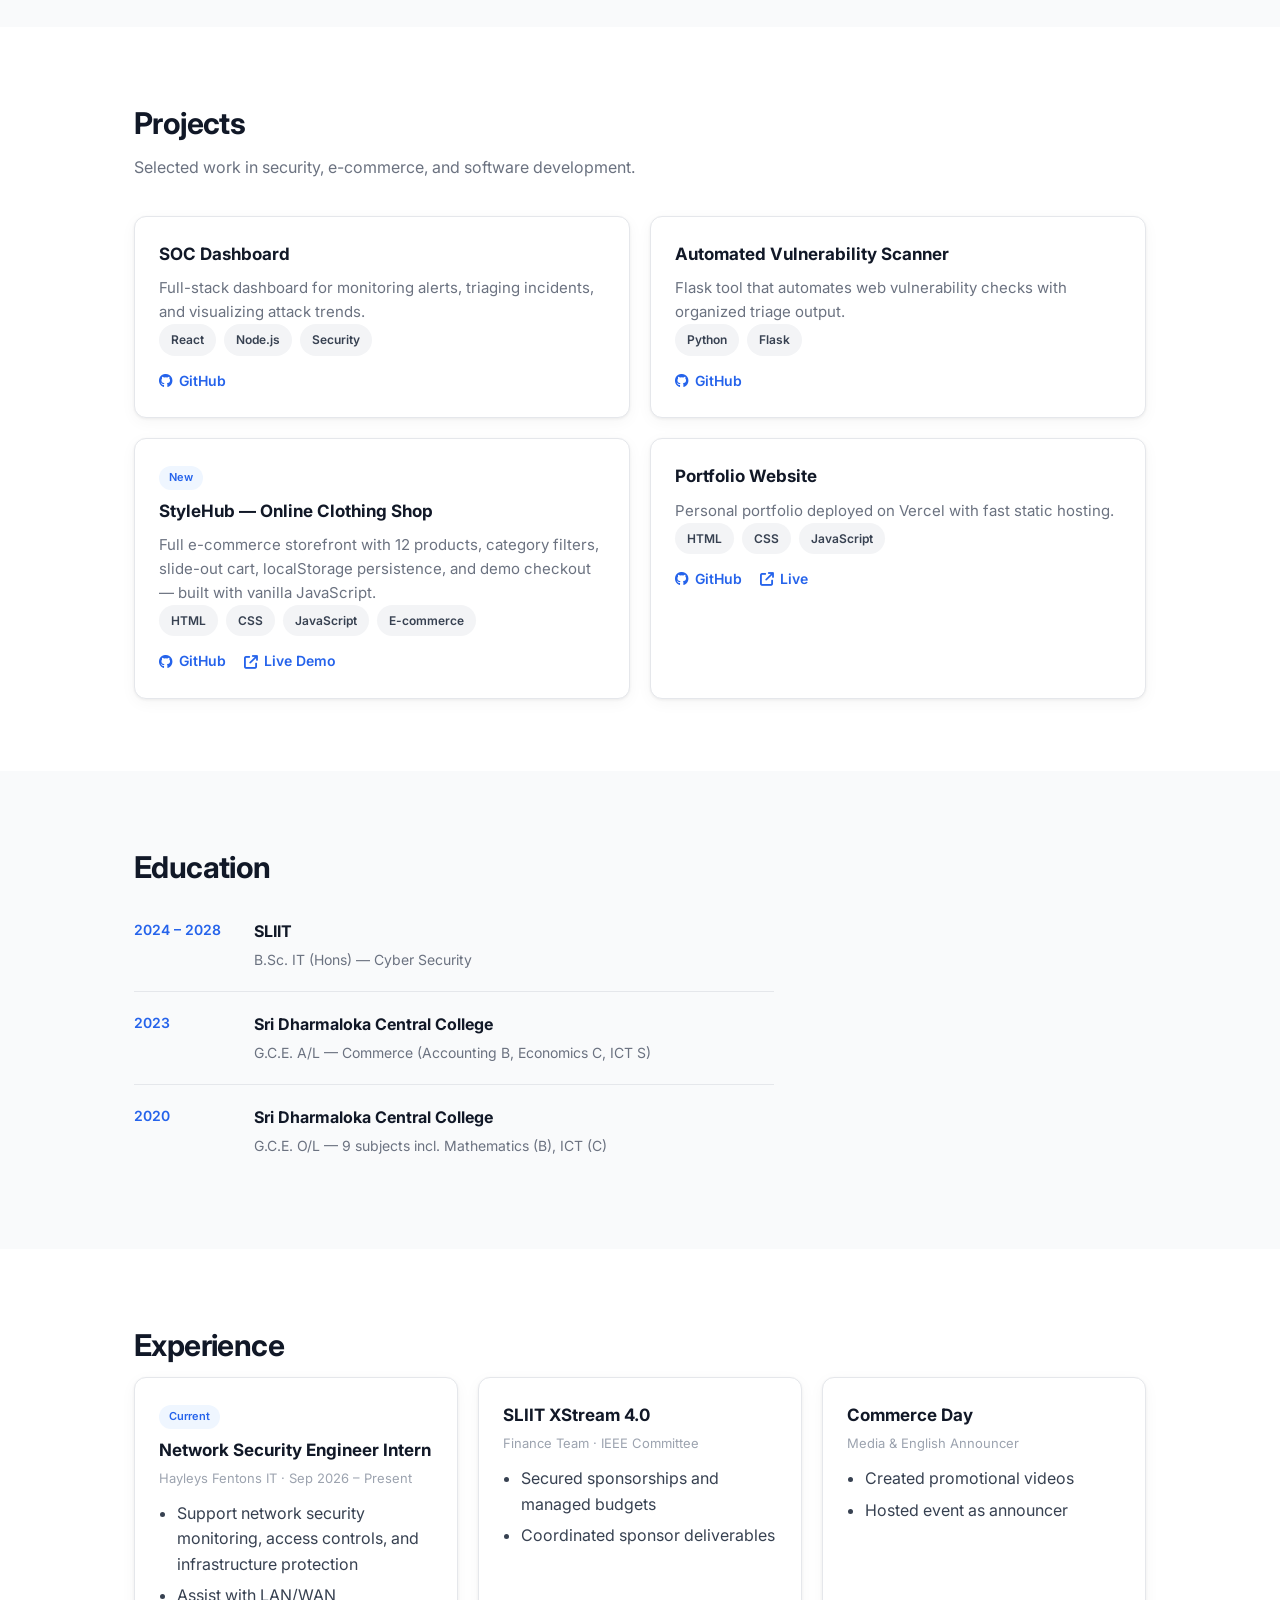
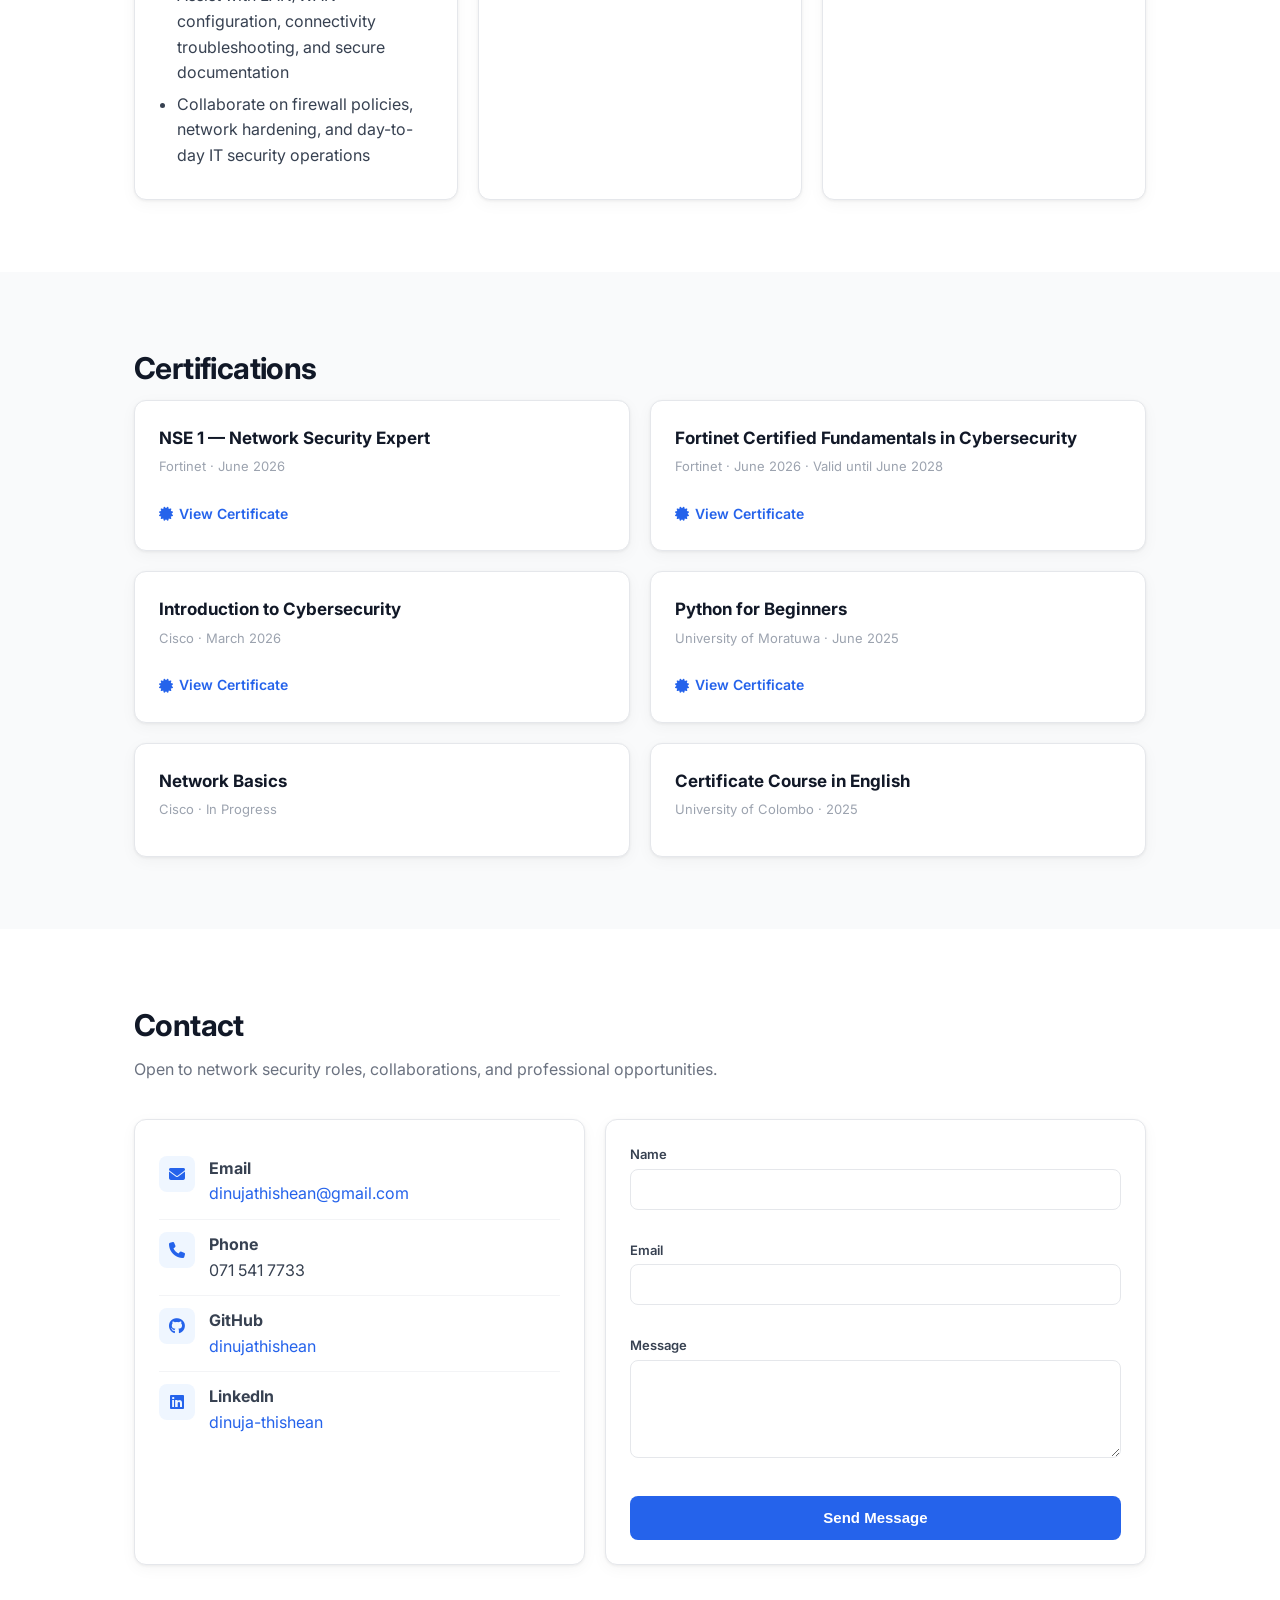
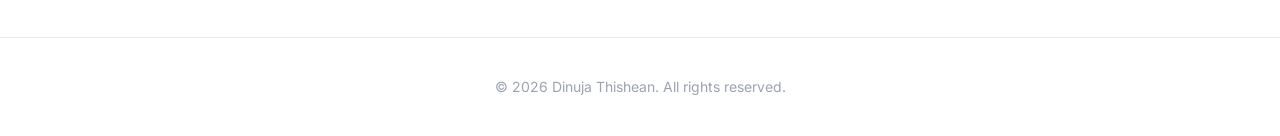
==== commit f7ff64fa: "Highlight StyleHub Online Clothing Shop with live demo link. Expand project description and add GitH" ====
--- a/index.html
+++ b/index.html
@@ -118,7 +118,7 @@
       <section class="section" id="projects">
         <div class="container">
           <h2 class="section-title reveal">Projects</h2>
-          <p class="section-desc reveal">Selected work in security and software development.</p>
+          <p class="section-desc reveal">Selected work in security, e-commerce, and software development.</p>
           <div class="grid-2">
             <article class="card reveal">
               <h3>SOC Dashboard</h3>
@@ -133,10 +133,12 @@
               <a class="card-link" href="https://github.com/dinujathishean/Automated-Vulnerability-Scanner" target="_blank" rel="noopener"><i class="fa-brands fa-github"></i> GitHub</a>
             </article>
             <article class="card reveal">
+              <span class="badge">New</span>
               <h3>StyleHub — Online Clothing Shop</h3>
-              <p>Responsive e-commerce storefront with product filters, shopping cart, and persistent checkout flow.</p>
-              <div class="tags"><span>HTML</span><span>CSS</span><span>JavaScript</span></div>
+              <p>Full e-commerce storefront with 12 products, category filters, slide-out cart, localStorage persistence, and demo checkout — built with vanilla JavaScript.</p>
+              <div class="tags"><span>HTML</span><span>CSS</span><span>JavaScript</span><span>E-commerce</span></div>
               <a class="card-link" href="https://github.com/dinujathishean/Online-Clothing-Shop" target="_blank" rel="noopener"><i class="fa-brands fa-github"></i> GitHub</a>
+              <a class="card-link" href="https://dinujathishean.github.io/Online-Clothing-Shop/" target="_blank" rel="noopener"><i class="fa-solid fa-arrow-up-right-from-square"></i> Live Demo</a>
             </article>
             <article class="card reveal">
               <h3>Portfolio Website</h3>
